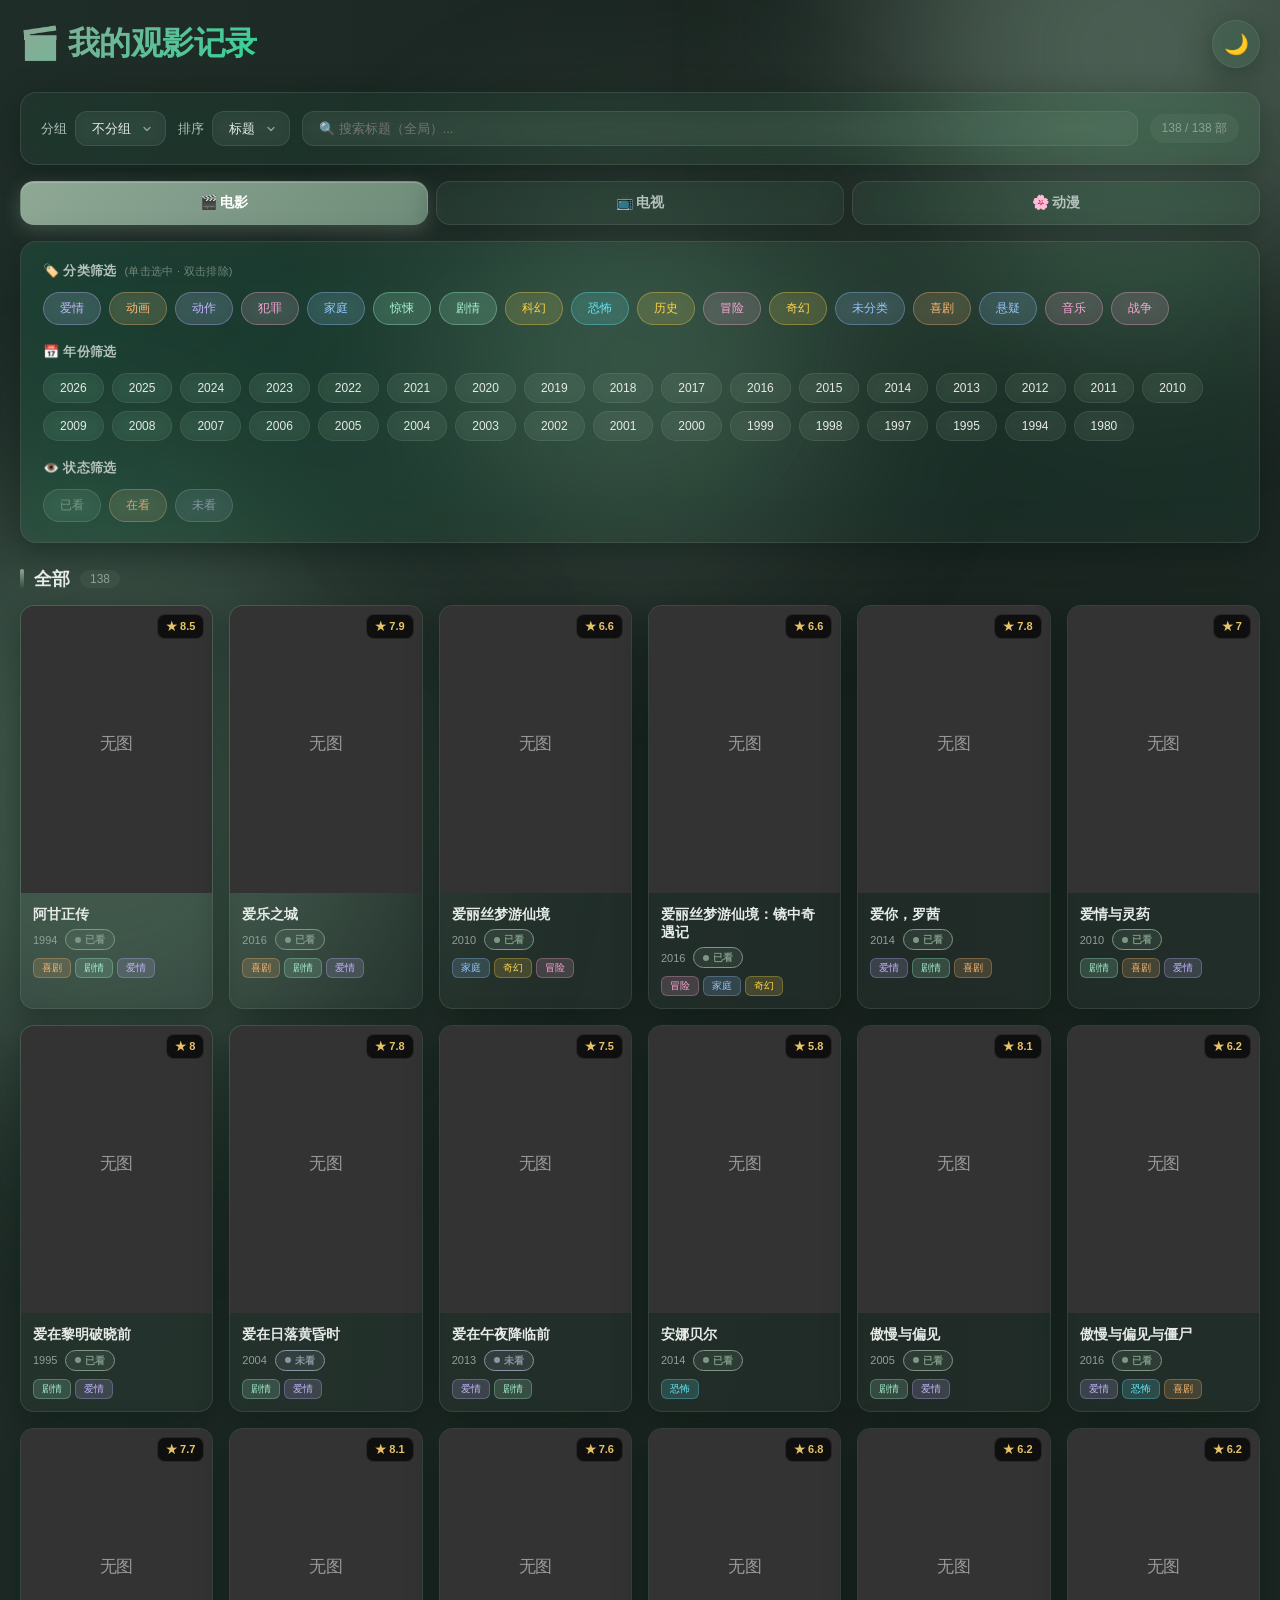
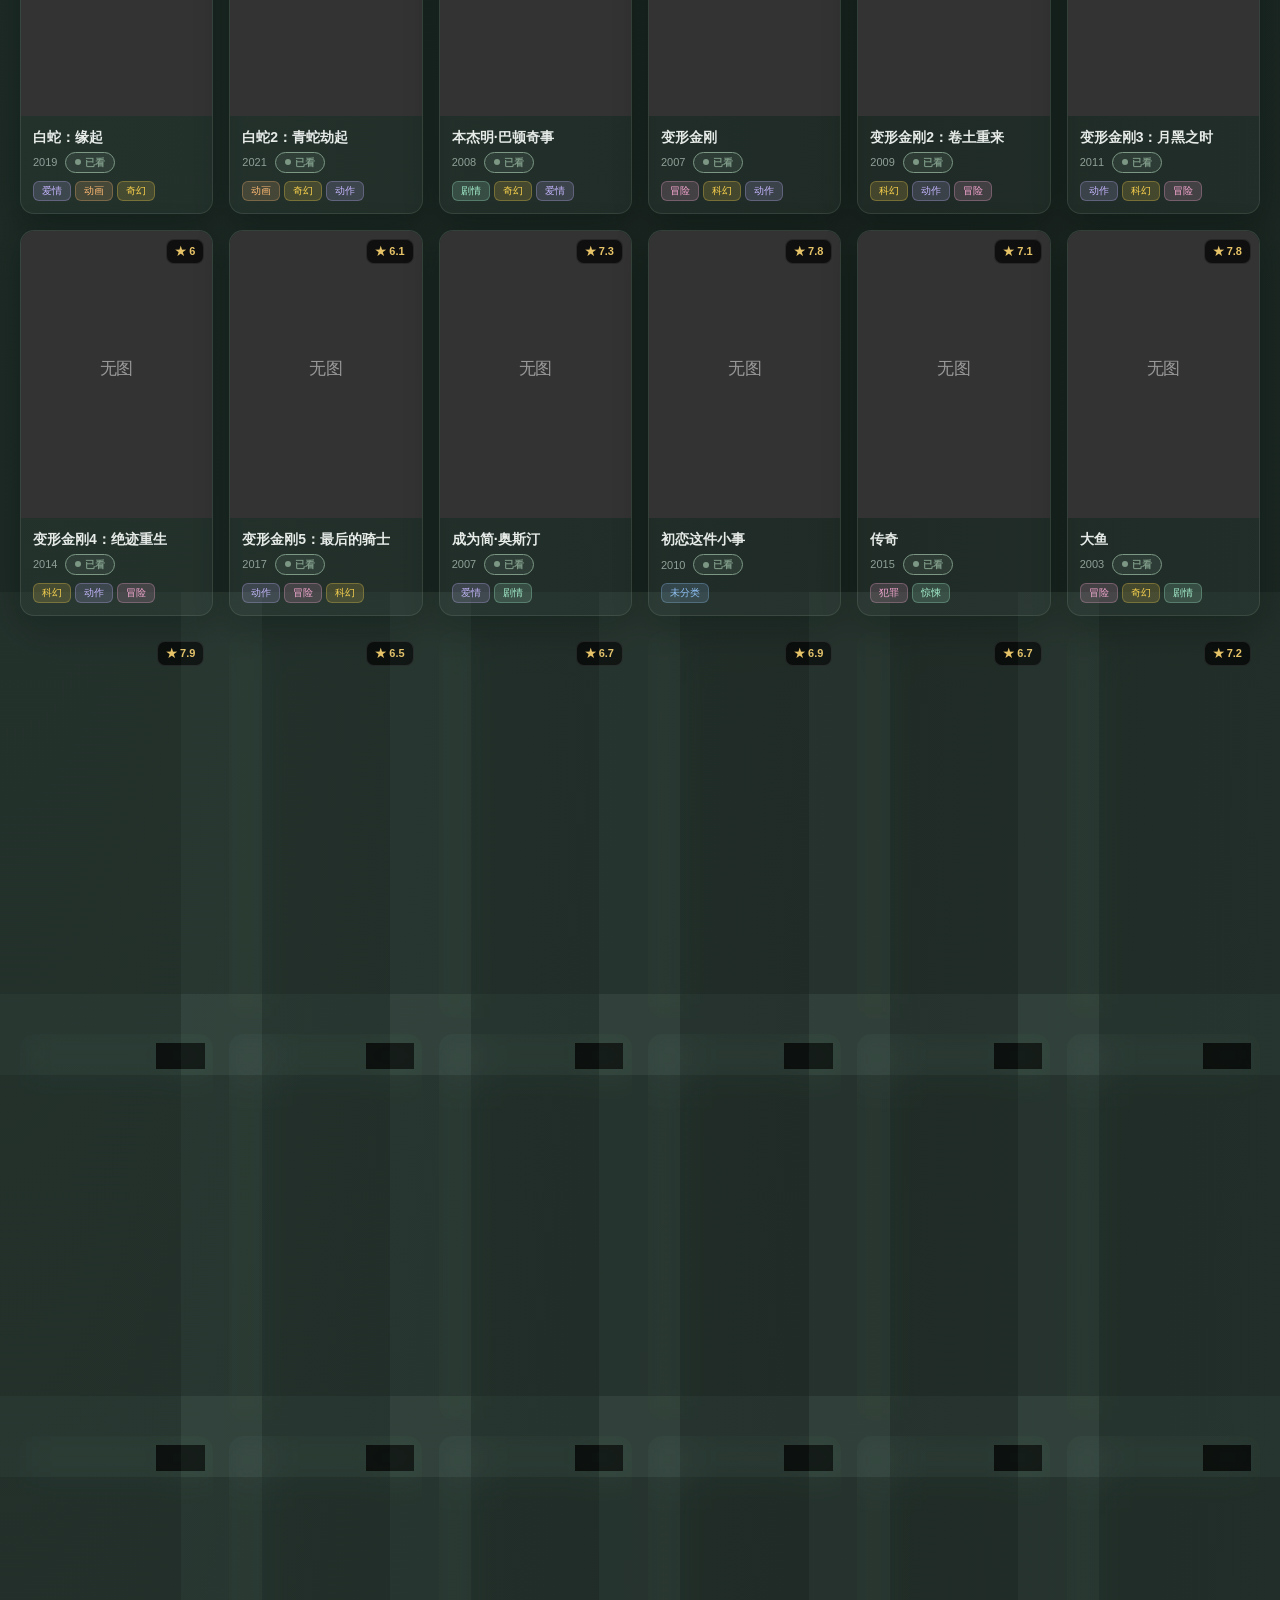
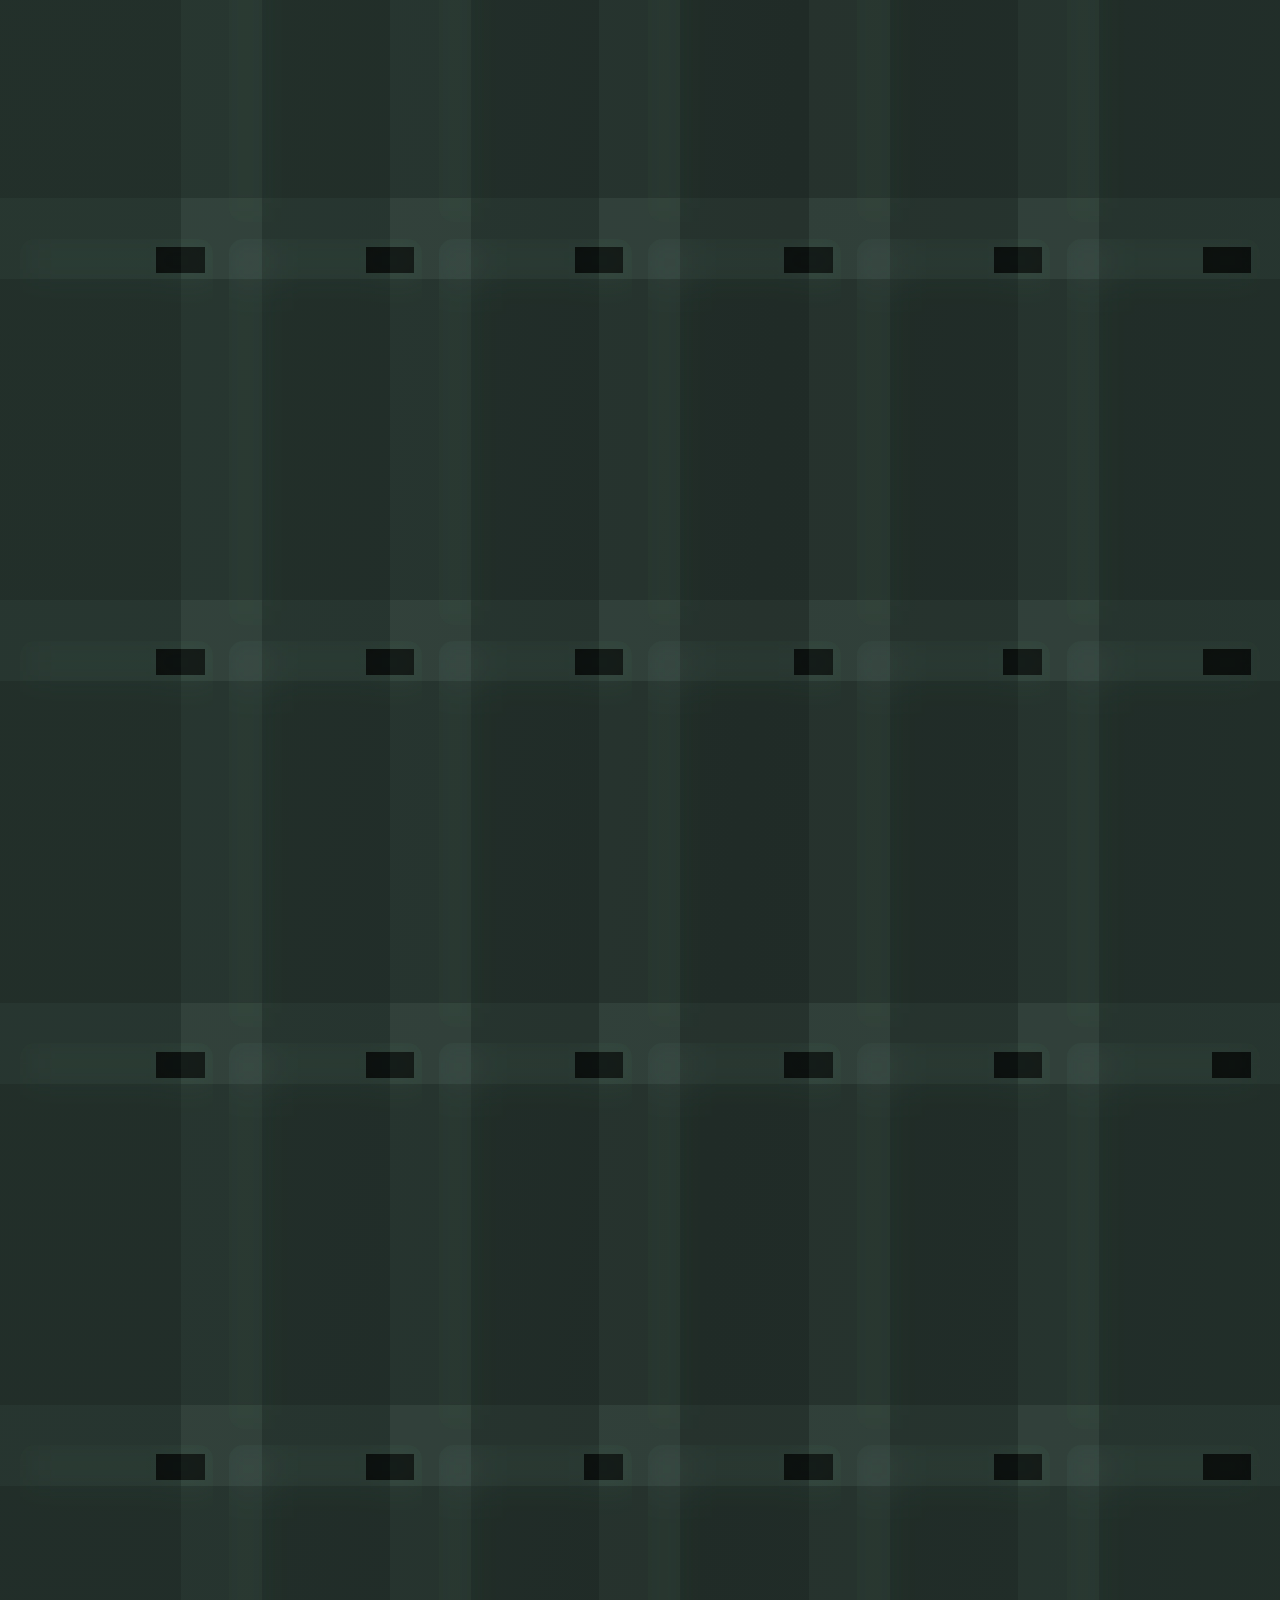
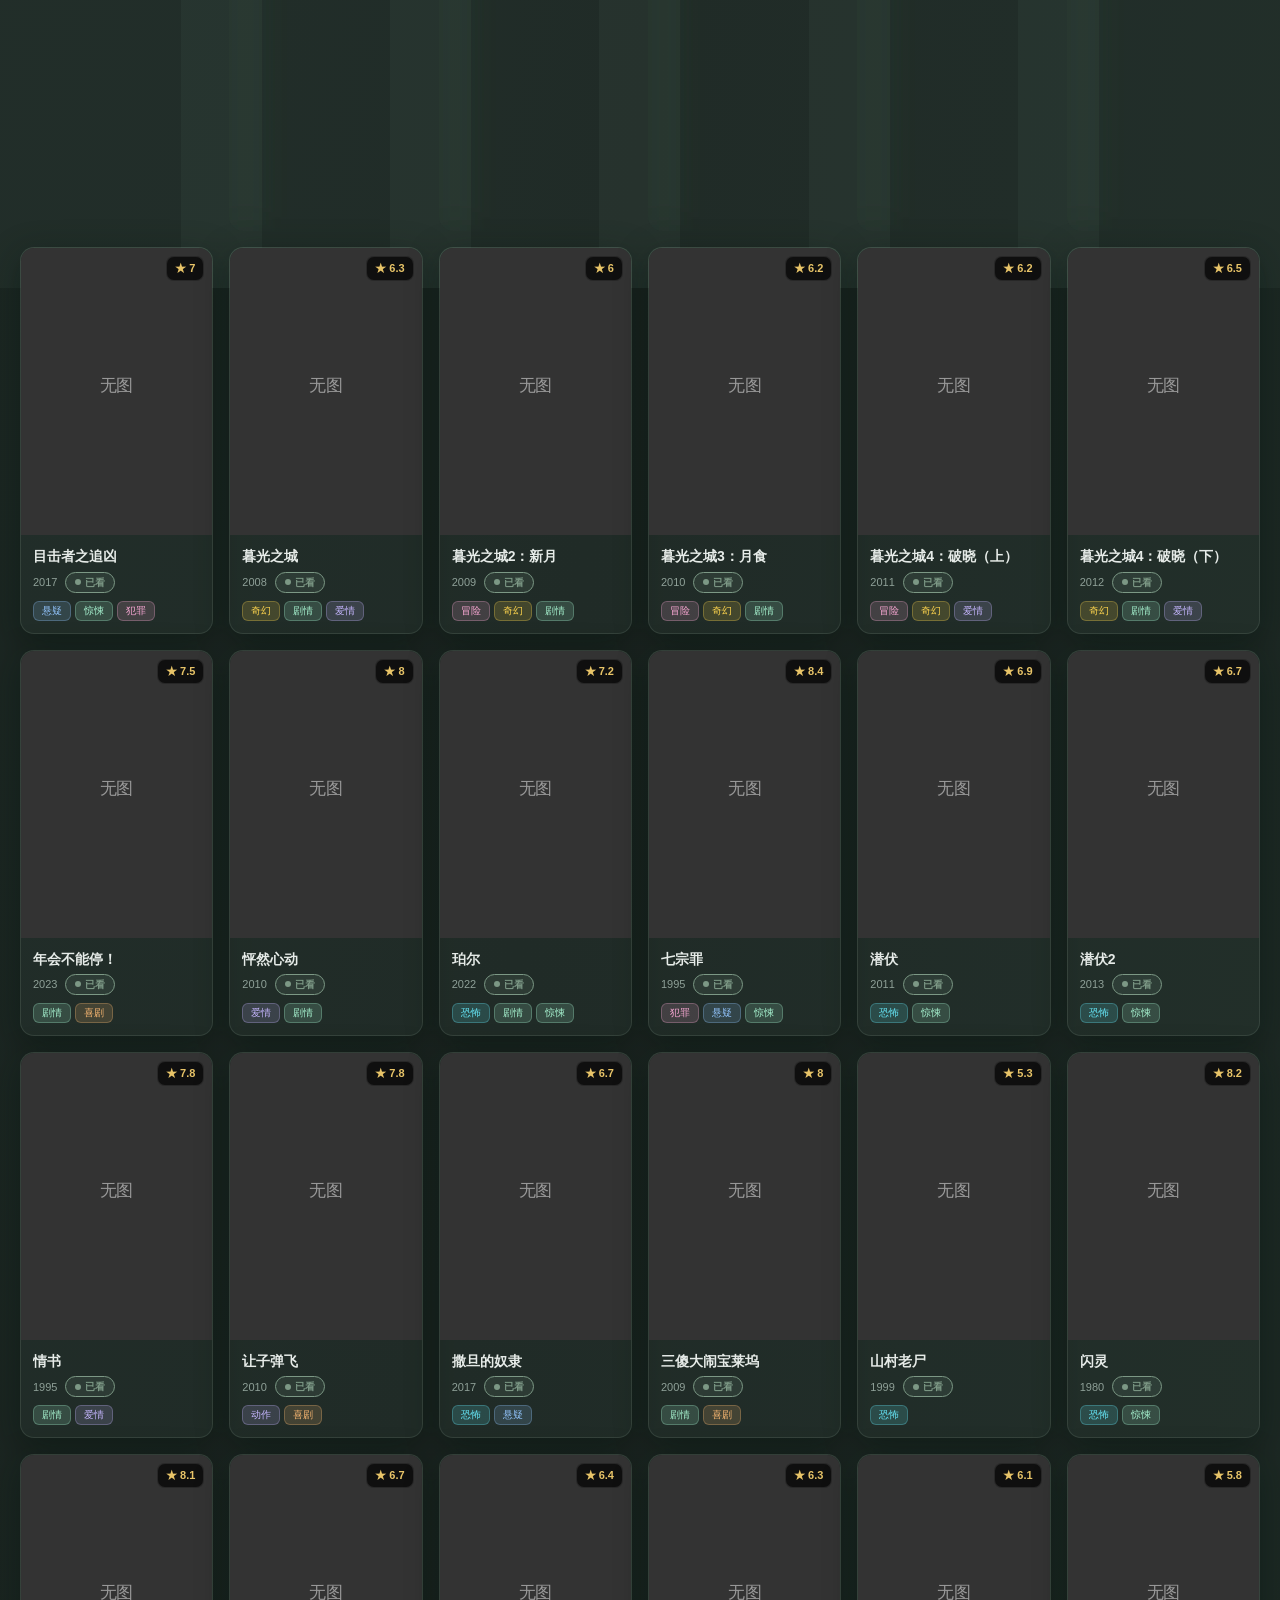
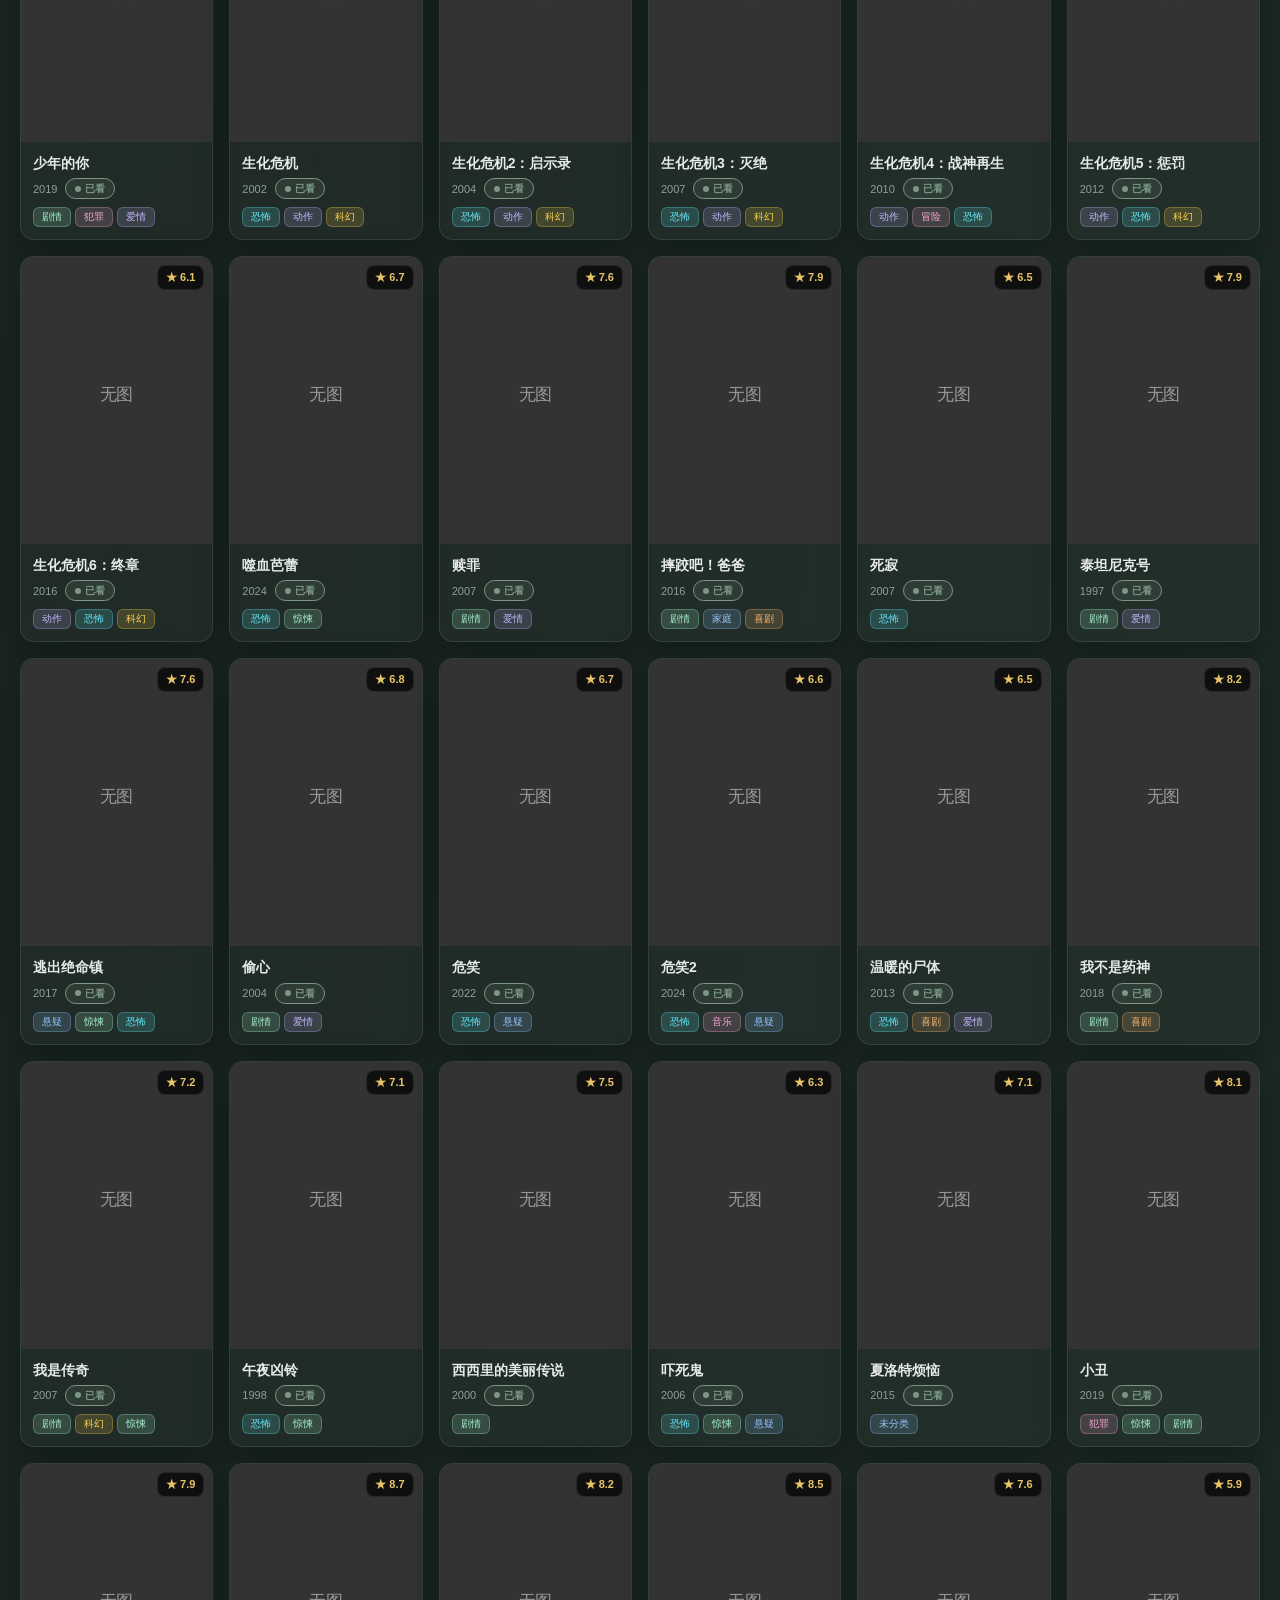
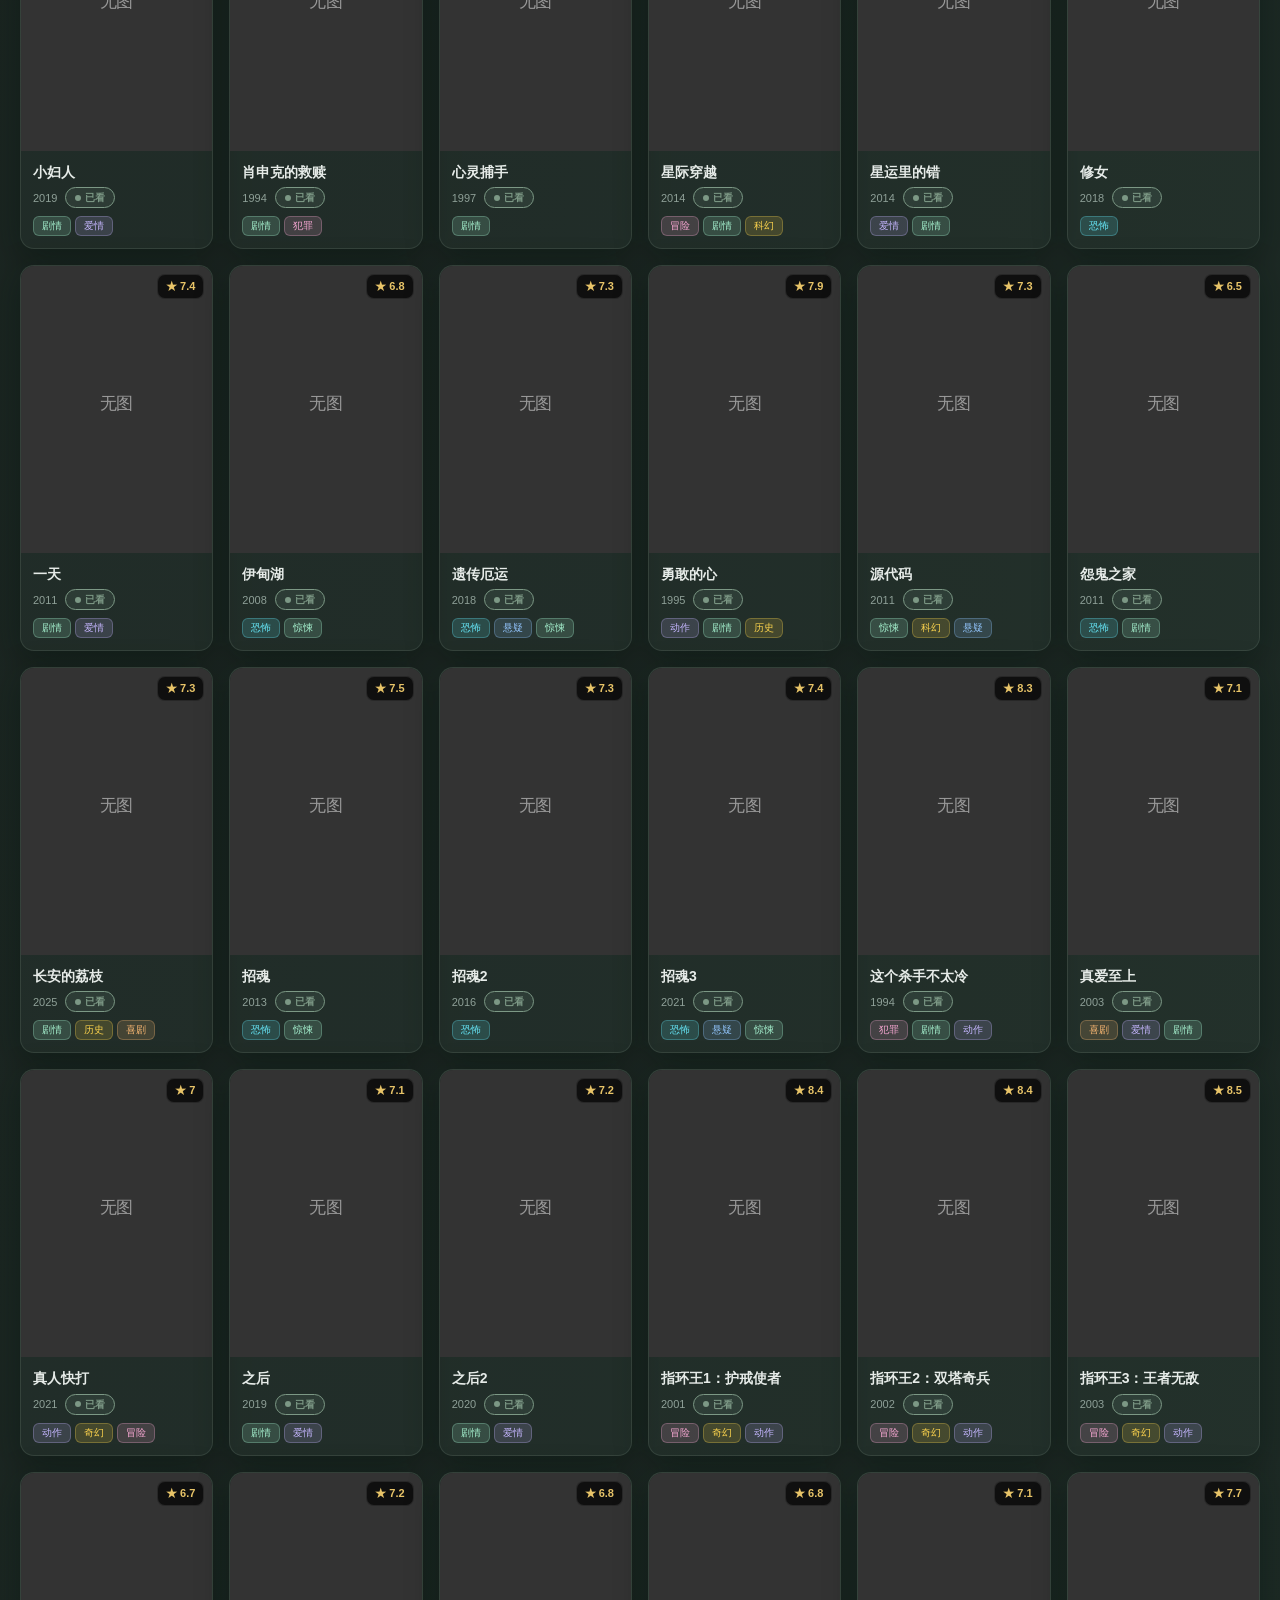
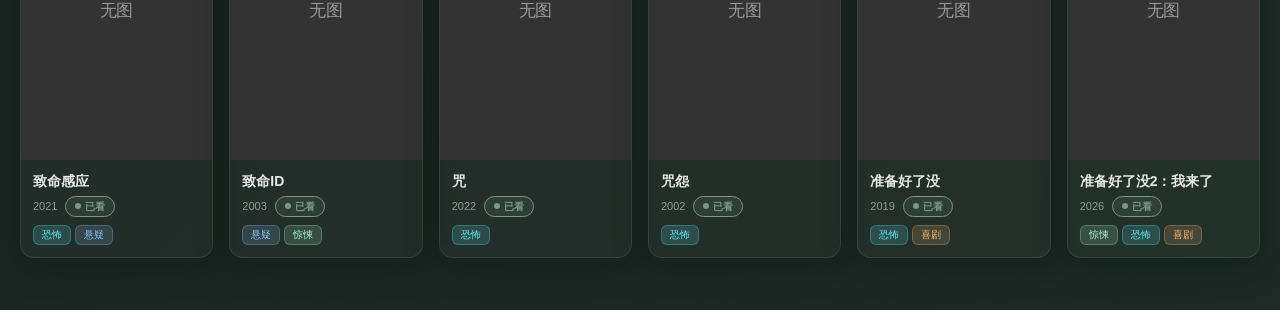
==== static/movies.html @ a3787c71 "add movies page" ====
<!DOCTYPE html>
<html lang="zh-CN">
<head>
<meta charset="UTF-8">
<meta name="viewport" content="width=device-width, initial-scale=1.0, viewport-fit=cover">
<meta name="theme-color" content="#1a2420">
<title>我的观影记录</title>
<style>
  /* ============ 主题变量 ============ */
  :root {
    --transition: 0.4s cubic-bezier(0.4, 0, 0.2, 1);
  }
  body { accent-color: var(--accent); }
  html { color-scheme: dark; }
  [data-theme="light"] { color-scheme: light; }
  
  [data-theme="dark"] {
    --bg-gradient: radial-gradient(ellipse at top left, #1f2d28 0%, #1a2420 50%, #1d2a25 100%);
    --bg-blob-1: #7c9885;
    --bg-blob-2: #5d7d6a;
    --bg-blob-3: #8fa896;
    --glass-bg: rgba(143, 168, 150, 0.06);
    --glass-border: rgba(143, 168, 150, 0.18);
    --glass-hover: rgba(143, 168, 150, 0.12);
    --text-primary: #e6ebe8;
    --text-secondary: #b4c2bb;
    --text-tertiary: #8fa098;
    --accent: #8fa896;
    --accent-strong: #7c9885;
    --accent-glow: rgba(143, 168, 150, 0.28);
    --tag-bg: rgba(143, 168, 150, 0.10);
    --tag-active: linear-gradient(135deg, #8fa896, #6e8c79);
    --shadow: 0 8px 32px rgba(0, 20, 15, 0.4);
    --rating: #e8c468;
    --option-bg: #243029;
    --option-color: #e6ebe8;
    --status-watched: #7c9885;
    --status-watching: #d4a574;
    --status-unwatched: #8a96a3;
  }

  [data-theme="light"] {
    --bg-gradient: radial-gradient(ellipse at top left, #f4f7f5 0%, #e8efea 50%, #dde8e1 100%);
    --bg-blob-1: #c8d6cd;
    --bg-blob-2: #a8bdb0;
    --bg-blob-3: #d6e0d9;
    --glass-bg: rgba(255, 255, 255, 0.7);
    --glass-border: rgba(124, 152, 133, 0.28);
    --glass-hover: rgba(255, 255, 255, 0.92);
    --text-primary: #2d3e36;
    --text-secondary: #4a5e54;
    --text-tertiary: #7a8a82;
    --accent: #6e8c79;
    --accent-strong: #5a7565;
    --accent-glow: rgba(110, 140, 121, 0.25);
    --tag-bg: rgba(124, 152, 133, 0.10);
    --tag-active: linear-gradient(135deg, #6e8c79, #5a7565);
    --shadow: 0 8px 32px rgba(45, 62, 54, 0.1);
    --rating: #b8860b;
    --option-bg: #ffffff;
    --option-color: #2d3e36;
    --status-watched: #6e8c79;
    --status-watching: #b8895a;
    --status-unwatched: #7a8a82;
  }
  
  * { box-sizing: border-box; margin: 0; padding: 0; }
  
  html { scroll-behavior: smooth; }
  
  body {
    font-family: -apple-system, BlinkMacSystemFont, "PingFang SC", "Microsoft YaHei", sans-serif;
    background: var(--bg-gradient);
    color: var(--text-primary);
    min-height: 100vh;
    padding: 20px;
    padding-top: max(20px, env(safe-area-inset-top));
    padding-bottom: max(20px, env(safe-area-inset-bottom));
    transition: background var(--transition), color var(--transition);
    overflow-x: hidden;
    position: relative;
  }
  
  /* ============ 背景装饰光斑 ============ */
  body::before, body::after {
    content: '';
    position: fixed;
    border-radius: 50%;
    filter: blur(100px);
    opacity: 0.5;
    pointer-events: none;
    z-index: -1;
    animation: float 20s ease-in-out infinite;
  }
  body::before {
    width: 500px; height: 500px;
    background: var(--bg-blob-1);
    top: -200px; right: -100px;
  }
  body::after {
    width: 600px; height: 600px;
    background: var(--bg-blob-2);
    bottom: -200px; left: -200px;
    animation-delay: -10s;
  }
  
  .blob-3 {
    position: fixed;
    width: 400px; height: 400px;
    border-radius: 50%;
    background: var(--bg-blob-3);
    filter: blur(100px);
    opacity: 0.3;
    pointer-events: none;
    z-index: -1;
    top: 40%; left: 50%;
    transform: translate(-50%, -50%);
    animation: float 25s ease-in-out infinite -5s;
  }
  
  @keyframes float {
    0%, 100% { transform: translate(0, 0) scale(1); }
    33% { transform: translate(50px, -30px) scale(1.1); }
    66% { transform: translate(-30px, 50px) scale(0.9); }
  }
  
  /* ============ 毛玻璃通用样式 ============ */
  .glass {
    background: var(--glass-bg);
    backdrop-filter: blur(20px) saturate(180%);
    -webkit-backdrop-filter: blur(20px) saturate(180%);
    border: 1px solid var(--glass-border);
    box-shadow: var(--shadow);
    border-radius: 16px;
  }
  
  /* ============ Header ============ */
  .header {
    display: flex;
    justify-content: space-between;
    align-items: center;
    margin-bottom: 24px;
    flex-wrap: wrap;
    gap: 12px;
  }
  
  h1 {
    font-size: clamp(22px, 5vw, 32px);
    font-weight: 800;
    background: linear-gradient(135deg, var(--accent), #34d399);
    -webkit-background-clip: text;
    background-clip: text;
    -webkit-text-fill-color: transparent;
    letter-spacing: -0.5px;
  }
  
  .theme-toggle {
    width: 48px;
    height: 48px;
    border-radius: 50%;
    border: none;
    cursor: pointer;
    background: var(--glass-bg);
    backdrop-filter: blur(20px) saturate(180%);
    -webkit-backdrop-filter: blur(20px) saturate(180%);
    border: 1px solid var(--glass-border);
    color: var(--text-primary);
    font-size: 20px;
    display: flex;
    align-items: center;
    justify-content: center;
    transition: all var(--transition);
    box-shadow: var(--shadow);
  }
  .theme-toggle:hover {
    transform: rotate(15deg) scale(1.05);
    box-shadow: 0 8px 32px var(--accent-glow);
  }
  .theme-toggle:active { transform: scale(0.95); }
  
  /* ============ 控件区 ============ */
  .controls {
    padding: 18px 20px;
    margin-bottom: 16px;
    display: flex;
    flex-wrap: wrap;
    gap: 12px;
    align-items: center;
  }

  .control-item {
    display: flex;
    align-items: center;
    gap: 8px;
    font-size: 13px;
    color: var(--text-secondary);
    font-weight: 500;
  }

  select, input[type="text"] {
    background: var(--tag-bg);
    color: var(--text-primary);
    border: 1px solid var(--glass-border);
    padding: 9px 16px;
    border-radius: 12px;
    font-size: 13px;
    font-family: inherit;
    outline: none;
    transition: all var(--transition);
    cursor: pointer;
    backdrop-filter: blur(8px);
    -webkit-backdrop-filter: blur(8px);
  }
  select {
    appearance: none;
    -webkit-appearance: none;
    -moz-appearance: none;
    padding-right: 34px;
    background-image: url("data:image/svg+xml;utf8,<svg xmlns='http://www.w3.org/2000/svg' width='12' height='12' viewBox='0 0 24 24' fill='none' stroke='%238fa896' stroke-width='2.5' stroke-linecap='round' stroke-linejoin='round'><polyline points='6 9 12 15 18 9'/></svg>");
    background-repeat: no-repeat;
    background-position: right 12px center;
    background-size: 12px;
    font-weight: 500;
  }
  [data-theme="light"] select {
    background-image: url("data:image/svg+xml;utf8,<svg xmlns='http://www.w3.org/2000/svg' width='12' height='12' viewBox='0 0 24 24' fill='none' stroke='%236e8c79' stroke-width='2.5' stroke-linecap='round' stroke-linejoin='round'><polyline points='6 9 12 15 18 9'/></svg>");
  }
  select::-ms-expand { display: none; }
  select option {
    background: var(--option-bg);
    color: var(--option-color);
    padding: 8px;
  }
  select:hover, input[type="text"]:hover {
    background-color: var(--glass-hover);
    border-color: var(--accent);
  }
  select:focus, input[type="text"]:focus {
    outline: none;
    border-color: var(--accent);
    box-shadow: 0 0 0 3px var(--accent-glow);
    background-color: var(--glass-hover);
  }
  select:focus-visible, input[type="text"]:focus-visible {
    outline: none;
  }
  ::selection {
    background: var(--accent-glow);
    color: var(--text-primary);
  }
  input[type="text"] {
    cursor: text;
    min-width: 180px;
    flex: 1;
  }
  
  .stats {
    color: var(--text-tertiary);
    font-size: 12px;
    margin-left: auto;
    padding: 6px 12px;
    background: var(--tag-bg);
    border-radius: 20px;
  }
  
  /* ============ Kind Tabs ============ */
  .kind-tabs {
    display: flex;
    gap: 8px;
    margin-bottom: 16px;
    flex-wrap: wrap;
  }
  .kind-tab {
    flex: 1;
    min-width: 100px;
    padding: 12px 20px;
    border-radius: 14px;
    border: 1px solid var(--glass-border);
    background: var(--glass-bg);
    backdrop-filter: blur(20px) saturate(180%);
    -webkit-backdrop-filter: blur(20px) saturate(180%);
    color: var(--text-secondary);
    font-size: 14px;
    font-weight: 600;
    font-family: inherit;
    cursor: pointer;
    transition: all var(--transition);
    box-shadow: var(--shadow);
  }
  .kind-tab:hover {
    background: var(--glass-hover);
    color: var(--text-primary);
    transform: translateY(-2px);
    border-color: var(--accent);
    box-shadow: 0 6px 18px var(--accent-glow);
  }
  .kind-tab.active {
    background: var(--tag-active);
    color: #ffffff;
    border-color: transparent;
    box-shadow: 0 6px 18px var(--accent-glow), inset 0 1px 0 rgba(255,255,255,0.2);
  }

  /* ============ 筛选区 ============ */
  .filter-section {
    padding: 20px 22px;
    margin-bottom: 24px;
    position: relative;
    overflow: hidden;
  }
  .filter-section::before {
    content: '';
    position: absolute;
    inset: 0;
    background: linear-gradient(135deg, rgba(16,185,129,0.08), transparent 60%);
    pointer-events: none;
    z-index: 0;
  }
  .filter-section > * { position: relative; z-index: 1; }

  .filter-title {
    font-size: 13px;
    font-weight: 700;
    color: var(--text-secondary);
    margin-bottom: 12px;
    display: flex;
    align-items: center;
    gap: 8px;
    letter-spacing: 0.3px;
  }
  .filter-title:not(:first-child) { margin-top: 18px; }
  .filter-hint {
    font-size: 11px;
    font-weight: 400;
    color: var(--text-tertiary);
    opacity: 0.75;
  }

  .filter-row {
    display: flex;
    flex-wrap: wrap;
    gap: 8px;
  }

  .tag {
    background: var(--tag-bg);
    color: var(--text-primary);
    padding: 7px 16px;
    border-radius: 999px;
    font-size: 12px;
    font-weight: 500;
    cursor: pointer;
    user-select: none;
    transition: all var(--transition);
    border: 1px solid var(--glass-border);
    white-space: nowrap;
    position: relative;
    backdrop-filter: blur(8px);
    -webkit-backdrop-filter: blur(8px);
  }
  .tag:hover {
    background: var(--glass-hover);
    transform: translateY(-2px);
    border-color: var(--accent);
    box-shadow: 0 4px 14px var(--accent-glow);
  }
  .tag.active {
    background: var(--tag-active);
    color: white;
    border-color: transparent;
    box-shadow: 0 6px 18px var(--accent-glow), inset 0 1px 0 rgba(255,255,255,0.2);
    transform: translateY(-1px);
  }
  .tag.exclude {
    background: var(--tag-bg) !important;
    color: var(--text-tertiary) !important;
    text-decoration: line-through;
    opacity: 0.5;
    border-color: var(--glass-border) !important;
  }

  /* 分类标签彩色变体 (未激活时使用各自配色) */
  .tag.genre-tag {
    background: var(--g-bg);
    color: var(--g-color);
    border-color: var(--g-border);
  }
  .tag.genre-tag:hover {
    background: var(--g-hover);
    border-color: var(--g-color);
    box-shadow: 0 4px 14px var(--g-glow);
  }
  .tag.genre-tag.active {
    background: linear-gradient(135deg, var(--g-color), var(--g-color-2));
    color: #0a1f18;
    border-color: transparent;
    box-shadow: 0 6px 18px var(--g-glow), inset 0 1px 0 rgba(255,255,255,0.3);
  }
  [data-theme="light"] .tag.genre-tag {
    color: #1f2d28;
    background: color-mix(in srgb, var(--g-color) 22%, #ffffff);
    border-color: color-mix(in srgb, var(--g-color) 55%, transparent);
  }
  [data-theme="light"] .tag.genre-tag:hover {
    background: color-mix(in srgb, var(--g-color) 36%, #ffffff);
    border-color: var(--g-color);
  }
  [data-theme="light"] .tag.genre-tag.active {
    color: #0a1f18;
    background: linear-gradient(135deg, var(--g-color), var(--g-color-2));
  }
  
  /* ============ 分组 ============ */
  .group-section {
    margin-bottom: 32px;
    animation: fadeInUp 0.6s ease both;
  }
  
  @keyframes fadeInUp {
    from { opacity: 0; transform: translateY(20px); }
    to { opacity: 1; transform: translateY(0); }
  }
  
  .group-title {
    font-size: 18px;
    font-weight: 700;
    margin-bottom: 14px;
    display: flex;
    align-items: center;
    gap: 10px;
  }
  .group-title::before {
    content: '';
    width: 4px;
    height: 20px;
    background: linear-gradient(180deg, var(--accent), transparent);
    border-radius: 2px;
  }
  .group-count {
    font-size: 12px;
    font-weight: 500;
    color: var(--text-tertiary);
    padding: 2px 10px;
    background: var(--tag-bg);
    border-radius: 12px;
  }
  
  /* ============ 卡片网格 ============ */
  .grid {
    display: grid;
    grid-template-columns: repeat(auto-fill, minmax(170px, 1fr));
    gap: 16px;
  }
  
  .card {
    position: relative;
    background: var(--glass-bg);
    backdrop-filter: blur(20px) saturate(180%);
    -webkit-backdrop-filter: blur(20px) saturate(180%);
    border: 1px solid var(--glass-border);
    border-radius: 14px;
    overflow: hidden;
    cursor: pointer;
    transition: all var(--transition);
    text-decoration: none;
    color: inherit;
    display: block;
    box-shadow: var(--shadow);
    animation: cardIn 0.5s ease both;
  }
  
升级版电影记录网页（续）
继续完整代码：

  @keyframes cardIn {
    from { opacity: 0; transform: translateY(20px) scale(0.95); }
    to { opacity: 1; transform: translateY(0) scale(1); }
  }
  
  .card:hover {
    transform: translateY(-8px) scale(1.02);
    box-shadow: 0 20px 40px rgba(0, 0, 0, 0.3), 0 0 30px var(--accent-glow);
    border-color: var(--accent);
  }
  
  .card:active { transform: translateY(-4px) scale(1.01); }
  
  .poster-wrap {
    position: relative;
    overflow: hidden;
    aspect-ratio: 2/3;
  }
  
  .card img {
    width: 100%;
    height: 100%;
    object-fit: cover;
    transition: transform 0.6s cubic-bezier(0.4, 0, 0.2, 1);
  }
  .card:hover img { transform: scale(1.08); }
  
  .poster-overlay {
    position: absolute;
    inset: 0;
    background: linear-gradient(180deg, transparent 50%, rgba(0,0,0,0.85) 100%);
    opacity: 0;
    transition: opacity var(--transition);
    display: flex;
    align-items: flex-end;
    padding: 14px;
  }
  .card:hover .poster-overlay { opacity: 1; }
  
  .poster-overlay-text {
    color: white;
    font-size: 11px;
    line-height: 1.5;
    display: -webkit-box;
    -webkit-line-clamp: 5;
    -webkit-box-orient: vertical;
    overflow: hidden;
  }
  
  .rating-badge {
    position: absolute;
    top: 8px;
    right: 8px;
    background: rgba(0, 0, 0, 0.7);
    backdrop-filter: blur(10px);
    -webkit-backdrop-filter: blur(10px);
    color: var(--rating);
    padding: 4px 8px;
    border-radius: 8px;
    font-size: 11px;
    font-weight: 700;
    display: flex;
    align-items: center;
    gap: 3px;
    border: 1px solid rgba(255,255,255,0.1);
  }
  
  .card-info {
    padding: 12px;
  }
  
  .card-title {
    font-size: 14px;
    font-weight: 600;
    margin-bottom: 6px;
    line-height: 1.3;
    overflow: hidden;
    text-overflow: ellipsis;
    display: -webkit-box;
    -webkit-line-clamp: 2;
    -webkit-box-orient: vertical;
  }
  
  .card-meta {
    font-size: 11px;
    color: var(--text-tertiary);
    margin-bottom: 8px;
  }
  
  .card-tags {
    display: flex;
    flex-wrap: wrap;
    gap: 4px;
  }
  
  .card-tag {
    font-size: 10px;
    padding: 2px 8px;
    border-radius: 6px;
    background: color-mix(in srgb, var(--g-color) 16%, transparent);
    color: var(--g-color);
    border: 1px solid color-mix(in srgb, var(--g-color) 28%, transparent);
    font-weight: 500;
  }
  [data-theme="light"] .card-tag {
    color: #1f2d28;
    background: color-mix(in srgb, var(--g-color) 22%, #ffffff);
    border-color: color-mix(in srgb, var(--g-color) 50%, transparent);
  }
  
  /* ============ 加载动画 ============ */
  .loader {
    display: flex;
    justify-content: center;
    padding: 60px 20px;
  }
  .loader-dots {
    display: flex;
    gap: 8px;
  }
  .loader-dots span {
    width: 12px;
    height: 12px;
    border-radius: 50%;
    background: var(--accent);
    animation: bounce 1.4s ease-in-out infinite both;
  }
  .loader-dots span:nth-child(1) { animation-delay: -0.32s; }
  .loader-dots span:nth-child(2) { animation-delay: -0.16s; }
  
  @keyframes bounce {
    0%, 80%, 100% { transform: scale(0.6); opacity: 0.5; }
    40% { transform: scale(1); opacity: 1; }
  }
  
  .empty-state {
    text-align: center;
    padding: 60px 20px;
    color: var(--text-tertiary);
  }
  .empty-state-icon {
    font-size: 48px;
    margin-bottom: 12px;
    opacity: 0.5;
  }
  
  /* ============ 移动端适配 ============ */
  @media (max-width: 640px) {
    body { padding: 12px; }
    .header { margin-bottom: 16px; }
    .controls { padding: 12px; gap: 8px; }
    .control-item { width: 100%; justify-content: space-between; }
    .control-item label { font-size: 12px; min-width: 50px; }
    select { flex: 1; }
    input[type="text"] { width: 100%; }
    .stats { margin-left: 0; width: 100%; text-align: center; }
    
    .filter-section { padding: 14px; }
    
    .grid {
      grid-template-columns: repeat(auto-fill, minmax(140px, 1fr));
      gap: 12px;
    }
    .card-info { padding: 10px; }
    .card-title { font-size: 13px; }
    
    /* 移动端禁用 hover 缩放，避免误触 */
    .card:hover { transform: none; }
    .card:hover img { transform: none; }
    .card:active { transform: scale(0.97); }
    .poster-overlay { display: none; }
  }
  
  @media (max-width: 380px) {
    .grid { grid-template-columns: repeat(2, 1fr); }
  }
  
  /* ============ 滚动条美化 ============ */
  ::-webkit-scrollbar { width: 10px; height: 10px; }
  ::-webkit-scrollbar-track { background: transparent; }
  ::-webkit-scrollbar-thumb {
    background: var(--glass-bg);
    border-radius: 10px;
    border: 2px solid transparent;
    background-clip: padding-box;
  }
  ::-webkit-scrollbar-thumb:hover { background: var(--accent); background-clip: padding-box; }
  
  /* 触摸高亮去除 */
  * { -webkit-tap-highlight-color: transparent; }

  /* ============ 观看状态徽章 ============ */
  .card-meta {
    display: flex;
    align-items: center;
    gap: 8px;
    flex-wrap: wrap;
  }
  .status-badge {
    display: inline-flex;
    align-items: center;
    gap: 4px;
    padding: 2px 9px;
    border-radius: 999px;
    font-size: 10px;
    font-weight: 600;
    line-height: 1.5;
    border: 1px solid currentColor;
    background: color-mix(in srgb, currentColor 14%, transparent);
  }
  .status-badge::before {
    content: '';
    width: 6px; height: 6px;
    border-radius: 50%;
    background: currentColor;
  }
  .status-watched { color: var(--status-watched); }
  .status-watching { color: var(--status-watching); }
  .status-unwatched { color: var(--status-unwatched); }

  /* 状态筛选 tag 着色 */
  .tag.status-tag[data-st="watched"]   { --g-color: var(--status-watched);   --g-color-2: var(--status-watched); }
  .tag.status-tag[data-st="watching"]  { --g-color: var(--status-watching);  --g-color-2: var(--status-watching); }
  .tag.status-tag[data-st="unwatched"] { --g-color: var(--status-unwatched); --g-color-2: var(--status-unwatched); }
  .tag.status-tag {
    background: color-mix(in srgb, var(--g-color) 14%, transparent);
    color: var(--g-color);
    border-color: color-mix(in srgb, var(--g-color) 35%, transparent);
  }
  .tag.status-tag:hover {
    background: color-mix(in srgb, var(--g-color) 24%, transparent);
    border-color: var(--g-color);
    box-shadow: 0 4px 14px color-mix(in srgb, var(--g-color) 35%, transparent);
  }
  .tag.status-tag.active {
    background: var(--g-color);
    color: #ffffff;
    border-color: transparent;
    box-shadow: 0 6px 18px color-mix(in srgb, var(--g-color) 45%, transparent), inset 0 1px 0 rgba(255,255,255,0.25);
  }
</style>
</head>
<body data-theme="dark">

<div class="blob-3"></div>

<div class="header">
  <h1>🎬 我的观影记录</h1>
  <button class="theme-toggle" id="themeToggle" aria-label="切换主题">
    <span id="themeIcon">🌙</span>
  </button>
</div>

<div class="controls glass">
  <div class="control-item">
    <label>分组</label>
    <select id="groupBy">
      <option value="none">不分组</option>
      <option value="year">按年份</option>
      <option value="genre">按分类</option>
      <option value="rating">按评分</option>
    </select>
  </div>
  <div class="control-item">
    <label>排序</label>
    <select id="sortBy">
      <option value="title">标题</option>
      <option value="year">年份</option>
      <option value="rating">评分</option>
    </select>
  </div>
  <input type="text" id="searchBox" placeholder="🔍 搜索标题（全局）...">
  <span class="stats" id="stats"></span>
</div>

<div class="kind-tabs" id="kindTabs">
  <button class="kind-tab active" data-kind="movie">🎬 电影</button>
  <button class="kind-tab" data-kind="tv">📺 电视</button>
  <button class="kind-tab" data-kind="anime">🌸 动漫</button>
</div>

<div class="filter-section glass">
  <div class="filter-title">
    🏷️ 分类筛选 
    <span class="filter-hint">(单击选中 · 双击排除)</span>
  </div>
  <div class="filter-row" id="genreFilters"></div>
  
  <div class="filter-title">📅 年份筛选</div>
  <div class="filter-row" id="yearFilters"></div>

  <div class="filter-title">👁️ 状态筛选</div>
  <div class="filter-row" id="statusFilters"></div>
</div>

<div id="container">
  <div class="loader"><div class="loader-dots"><span></span><span></span><span></span></div></div>
</div>

<script>
// ==================================================
// 电影数据 (从 movies.json 异步加载，方便后续写入)
// ==================================================
let movies = [];

async function loadMovies() {
  try {
    const res = await fetch('movies.json', { cache: 'no-store' });
    if (!res.ok) throw new Error('HTTP ' + res.status);
    movies = await res.json();
  } catch (err) {
    console.error('加载 movies.json 失败:', err);
    document.getElementById('container').innerHTML = `
      <div class="empty-state">
        <div class="empty-state-icon">⚠️</div>
        <div>加载 movies.json 失败：${err.message}</div>
        <div style="margin-top:8px;font-size:12px;opacity:0.7">
          直接双击打开 HTML 时浏览器会因 CORS 拒绝读取本地 JSON。<br>
          请在该目录运行 <code>python -m http.server</code>，再访问 http://localhost:8000/123.html
        </div>
      </div>
    `;
    throw err;
  }
}

// ==================================================
// 应用逻辑
// ==================================================
// 根据影片的 kind 字段生成 TMDb URL，如果数据中有 url 字段则直接使用
const TMDB_URL = (movie) => movie.url;

const state = {
  groupBy: 'none',
  sortBy: 'title',
  logic: 'and',
  search: '',
  kind: 'movie',
  selectedGenres: new Set(),
  excludedGenres: new Set(),
  selectedYears: new Set(),
  selectedStatuses: new Set(),
  theme: localStorage.getItem('theme') || 'dark',
};

const STATUS_LABELS = {
  watched: '已看',
  watching: '在看',
  unwatched: '未看',
};

// 初始化主题
document.body.dataset.theme = state.theme;
document.getElementById('themeIcon').textContent = state.theme === 'dark' ? '🌙' : '☀️';
document.querySelector('meta[name="theme-color"]').content =
  state.theme === 'dark' ? '#1a2420' : '#f4f7f5';

document.getElementById('themeToggle').onclick = () => {
  state.theme = state.theme === 'dark' ? 'light' : 'dark';
  document.body.dataset.theme = state.theme;
  document.getElementById('themeIcon').textContent = state.theme === 'dark' ? '🌙' : '☀️';
  document.querySelector('meta[name="theme-color"]').content =
    state.theme === 'dark' ? '#1a2420' : '#f4f7f5';
  localStorage.setItem('theme', state.theme);
};

// 分类标签调色板（hash 映射，颜色稳定）
const GENRE_PALETTE = [
  { c: '#fca5a5', c2: '#f87171' }, // 红粉
  { c: '#fdba74', c2: '#fb923c' }, // 橙
  { c: '#fcd34d', c2: '#fbbf24' }, // 黄
  { c: '#86efac', c2: '#4ade80' }, // 绿
  { c: '#67e8f9', c2: '#22d3ee' }, // 青
  { c: '#93c5fd', c2: '#60a5fa' }, // 蓝
  { c: '#c4b5fd', c2: '#a78bfa' }, // 紫
  { c: '#f9a8d4', c2: '#f472b6' }, // 粉
  { c: '#a7f3d0', c2: '#6ee7b7' }, // 薄荷
  { c: '#fde68a', c2: '#fcd34d' }, // 香槟
];
function genreColorIndex(name) {
  let h = 0;
  for (let i = 0; i < name.length; i++) h = (h * 31 + name.charCodeAt(i)) >>> 0;
  return h % GENRE_PALETTE.length;
}
function applyGenreColors(el, name) {
  const p = GENRE_PALETTE[genreColorIndex(name)];
  // 把十六进制转 rgba
  const hex = p.c.replace('#', '');
  const r = parseInt(hex.substr(0, 2), 16);
  const g = parseInt(hex.substr(2, 2), 16);
  const b = parseInt(hex.substr(4, 2), 16);
  el.style.setProperty('--g-color', p.c);
  el.style.setProperty('--g-color-2', p.c2);
  el.style.setProperty('--g-bg', `rgba(${r},${g},${b},0.14)`);
  el.style.setProperty('--g-hover', `rgba(${r},${g},${b},0.24)`);
  el.style.setProperty('--g-border', `rgba(${r},${g},${b},0.35)`);
  el.style.setProperty('--g-glow', `rgba(${r},${g},${b},0.4)`);
}

function moviesOfKind() {
  return movies.filter(m => (m.kind || 'movie') === state.kind);
}

function getAllGenres() {
  const s = new Set();
  moviesOfKind().forEach(m => m.genres.forEach(g => s.add(g)));
  return [...s].sort((a, b) => a.localeCompare(b, 'zh'));
}

function getAllYears() {
  return [...new Set(moviesOfKind().map(m => m.year))].sort((a, b) => b - a);
}

function renderFilters() {
  const gf = document.getElementById('genreFilters');
  gf.innerHTML = '';
  getAllGenres().forEach(g => {
    const el = document.createElement('span');
    el.className = 'tag genre-tag';
    el.textContent = g;
    applyGenreColors(el, g);
    if (state.selectedGenres.has(g)) el.classList.add('active');
    if (state.excludedGenres.has(g)) el.classList.add('exclude');
    
    let clickTimer = null;
    el.onclick = (e) => {
      if (clickTimer) return; // 等待双击判定
      clickTimer = setTimeout(() => {
        if (state.excludedGenres.has(g)) {
          state.excludedGenres.delete(g);
        } else if (state.selectedGenres.has(g)) {
          state.selectedGenres.delete(g);
        } else {
          state.selectedGenres.add(g);
        }
        clickTimer = null;
        render();
      }, 220);
    };
    el.ondblclick = () => {
      clearTimeout(clickTimer);
      clickTimer = null;
      state.selectedGenres.delete(g);
      if (state.excludedGenres.has(g)) {
        state.excludedGenres.delete(g);
      } else {
        state.excludedGenres.add(g);
      }
      render();
    };
    gf.appendChild(el);
  });

  const yf = document.getElementById('yearFilters');
  yf.innerHTML = '';
  getAllYears().forEach(y => {
    const el = document.createElement('span');
    el.className = 'tag';
    el.textContent = y;
    if (state.selectedYears.has(y)) el.classList.add('active');
    el.onclick = () => {
      if (state.selectedYears.has(y)) state.selectedYears.delete(y);
      else state.selectedYears.add(y);
      render();
    };
    yf.appendChild(el);
  });

  const sf = document.getElementById('statusFilters');
  sf.innerHTML = '';
  ['watched', 'watching', 'unwatched'].forEach(st => {
    const el = document.createElement('span');
    el.className = 'tag status-tag';
    el.dataset.st = st;
    el.textContent = STATUS_LABELS[st];
    if (state.selectedStatuses.has(st)) el.classList.add('active');
    el.onclick = () => {
      if (state.selectedStatuses.has(st)) state.selectedStatuses.delete(st);
      else state.selectedStatuses.add(st);
      render();
    };
    sf.appendChild(el);
  });
}

function filterMovies() {
  const isAnd = state.logic === 'and';
  const hasSearch = !!state.search;
  return movies.filter(m => {
    // 全局搜索：跨电影/电视/动漫，不受 kind tab 限制
    if (hasSearch) {
      if (!m.title.toLowerCase().includes(state.search.toLowerCase())) return false;
      return true;
    }

    // 非搜索状态：按当前 kind tab 过滤
    if ((m.kind || 'movie') !== state.kind) return false;

    // 排除分类（始终生效）
    if ([...state.excludedGenres].some(g => m.genres.includes(g))) return false;

    const st = m.status || 'unwatched';

    const genreSel = [...state.selectedGenres];
    const genreHit = genreSel.length === 0
      ? null
      : (isAnd ? genreSel.every(g => m.genres.includes(g))
               : genreSel.some(g => m.genres.includes(g)));

    const yearHit = state.selectedYears.size === 0
      ? null
      : state.selectedYears.has(m.year);

    const statusHit = state.selectedStatuses.size === 0
      ? null
      : state.selectedStatuses.has(st);

    const checks = [genreHit, yearHit, statusHit].filter(v => v !== null);
    if (checks.length === 0) return true;

    return isAnd ? checks.every(Boolean) : checks.some(Boolean);
  });
}

function sortMovies(list) {
  const sorted = [...list];
  switch (state.sortBy) {
    case 'title': sorted.sort((a, b) => a.title.localeCompare(b.title, 'zh')); break;
    case 'year': sorted.sort((a, b) => b.year - a.year); break;
    case 'rating': sorted.sort((a, b) => b.rating - a.rating); break;
  }
  return sorted;
}

function groupMovies(list) {
  if (state.groupBy === 'none') return { '全部': list };
  const groups = {};
  list.forEach(m => {
    let keys = [];
    if (state.groupBy === 'year') keys = [m.year];
    else if (state.groupBy === 'genre') keys = m.genres;
    else if (state.groupBy === 'rating') {
      const r = Math.floor(m.rating);
      keys = [`${r} - ${r + 1} 分`];
    }
    keys.forEach(k => {
      if (!groups[k]) groups[k] = [];
      groups[k].push(m);
    });
  });
  
  const sortedKeys = Object.keys(groups).sort((a, b) => {
    if (state.groupBy === 'year' || state.groupBy === 'rating') {
      return String(b).localeCompare(String(a));
    }
    return String(a).localeCompare(String(b), 'zh');
  });
  
  const result = {};
  sortedKeys.forEach(k => result[k] = groups[k]);
  return result;
}

function renderCard(m, index) {
  return `
    <a class="card" href="${TMDB_URL(m)}" target="_blank" rel="noopener" style="animation-delay:${Math.min(index * 0.03, 0.5)}s">
      <div class="poster-wrap">
        <img src="${m.poster}" alt="${m.title}" loading="lazy" 
             onerror="this.src='data:image/svg+xml;utf8,<svg xmlns=%22http://www.w3.org/2000/svg%22 viewBox=%220 0 200 300%22><rect fill=%22%23333%22 width=%22200%22 height=%22300%22/><text x=%22100%22 y=%22150%22 fill=%22%23999%22 text-anchor=%22middle%22 font-size=%2218%22>无图</text></svg>'">
        <div class="rating-badge">★ ${m.rating}</div>
        <div class="poster-overlay">
          <div class="poster-overlay-text">${m.overview || '暂无简介'}</div>
        </div>
      </div>
      <div class="card-info">
        <div class="card-title">${m.title}</div>
        <div class="card-meta">
          <span>${m.year}</span>
          <span class="status-badge status-${m.status || 'unwatched'}">${STATUS_LABELS[m.status] || STATUS_LABELS.unwatched}</span>
        </div>
        <div class="card-tags">
          ${m.genres.slice(0, 3).map(g => {
            const p = GENRE_PALETTE[genreColorIndex(g)];
            return `<span class="card-tag" style="--g-color:${p.c};--g-color-2:${p.c2}">${g}</span>`;
          }).join('')}
        </div>
      </div>
    </a>
  `;
}

function render() {
  renderFilters();
  const filtered = filterMovies();
  const sorted = sortMovies(filtered);
  const groups = groupMovies(sorted);
  
  document.getElementById('stats').textContent =
    state.search
      ? `${filtered.length} / ${movies.length} 部 (全局搜索)`
      : `${filtered.length} / ${moviesOfKind().length} 部`;
  
  const container = document.getElementById('container');
  
  if (filtered.length === 0) {
    container.innerHTML = `
      <div class="empty-state">
        <div class="empty-state-icon">🎭</div>
        <div>没有匹配的电影</div>
      </div>
    `;
    return;
  }
  
  container.innerHTML = '';
  Object.entries(groups).forEach(([key, list]) => {
    const section = document.createElement('div');
    section.className = 'group-section';
    section.innerHTML = `
      <div class="group-title">
        ${key}
        <span class="group-count">${list.length}</span>
      </div>
      <div class="grid">${list.map((m, i) => renderCard(m, i)).join('')}</div>
    `;
    container.appendChild(section);
  });
}

// 事件绑定
document.getElementById('groupBy').onchange = e => { state.groupBy = e.target.value; render(); };
document.getElementById('sortBy').onchange = e => { state.sortBy = e.target.value; render(); };

// Kind tab 切换
document.querySelectorAll('.kind-tab').forEach(btn => {
  btn.onclick = () => {
    if (btn.classList.contains('active')) return;
    state.kind = btn.dataset.kind;
    document.querySelectorAll('.kind-tab').forEach(b => b.classList.toggle('active', b === btn));
    // 切换 kind 时清空各维度筛选，避免上一个 tab 的标签残留
    state.selectedGenres.clear();
    state.excludedGenres.clear();
    state.selectedYears.clear();
    state.selectedStatuses.clear();
    render();
  };
});

// 搜索防抖
let searchTimer;
document.getElementById('searchBox').oninput = e => {
  clearTimeout(searchTimer);
  searchTimer = setTimeout(() => {
    state.search = e.target.value;
    render();
  }, 200);
};

// 首次渲染：先加载 JSON 再渲染
loadMovies().then(render).catch(() => {});
</script>
</body>
</html>
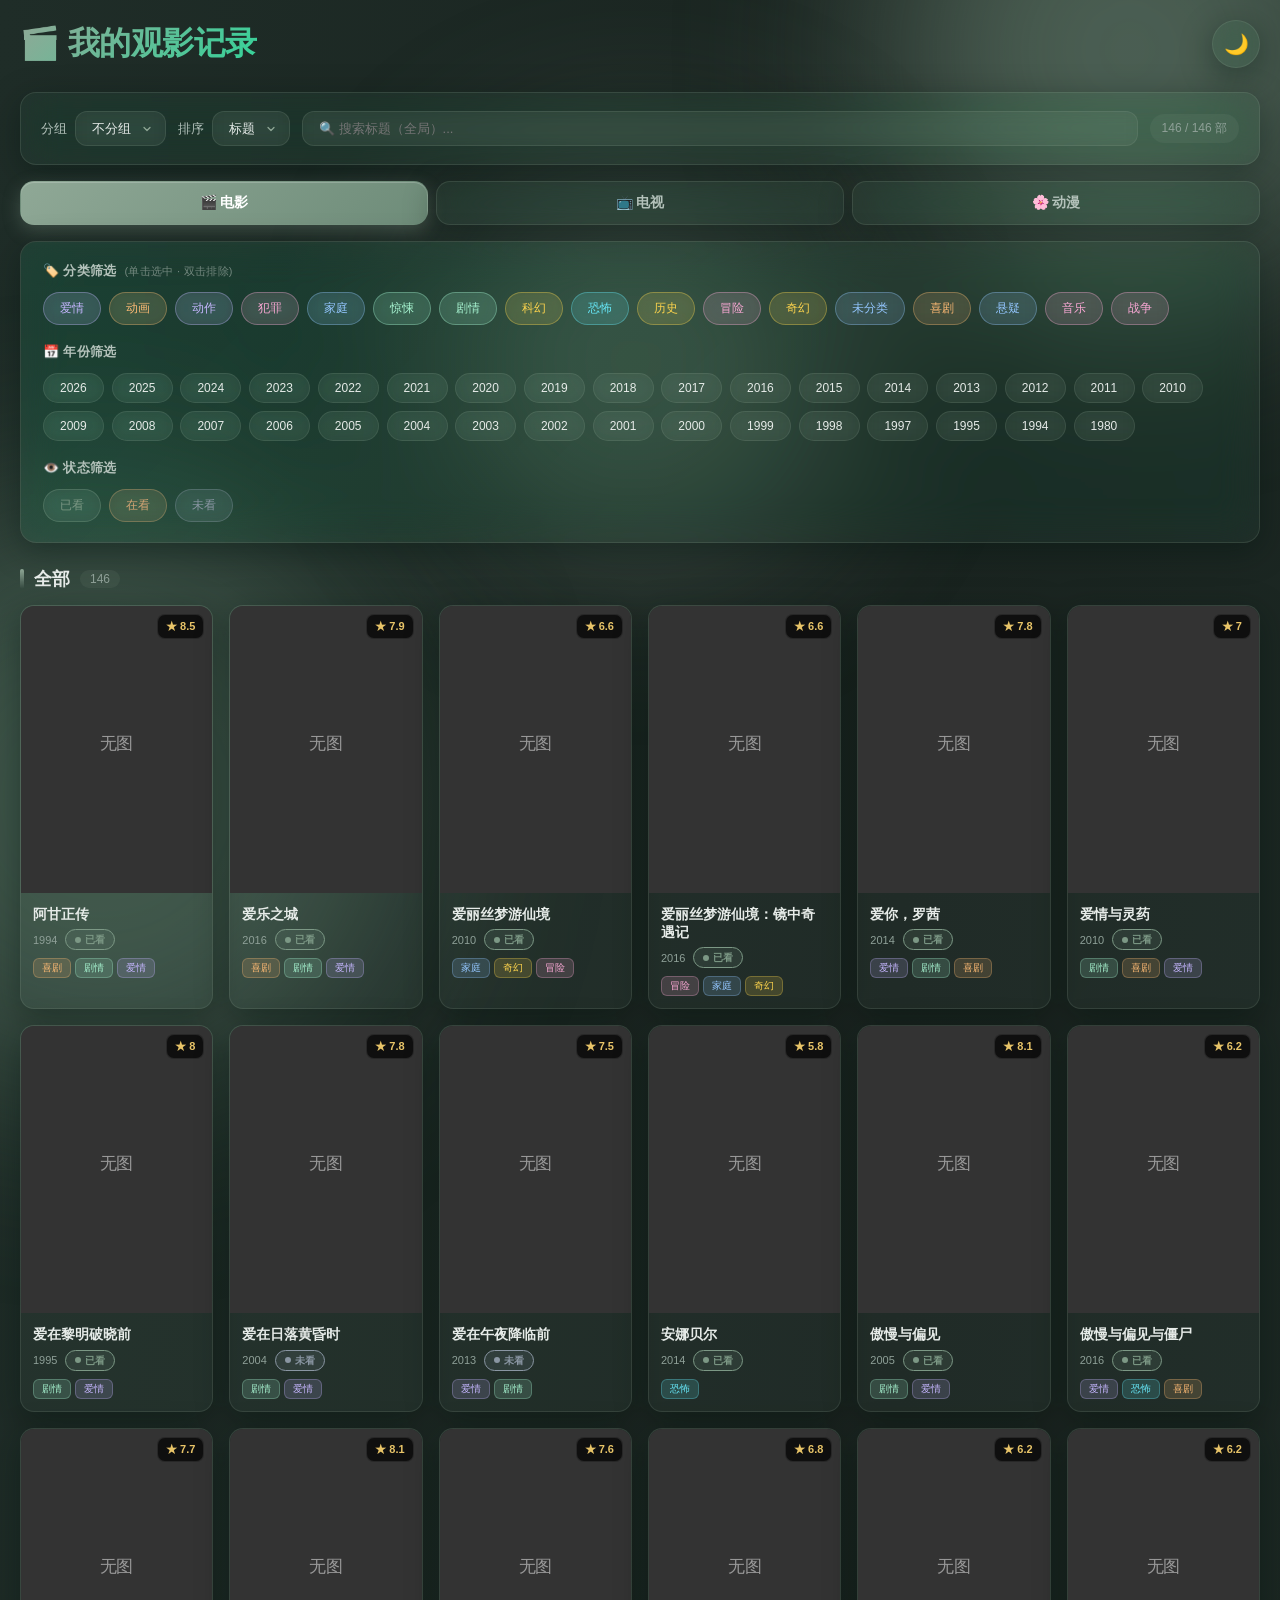
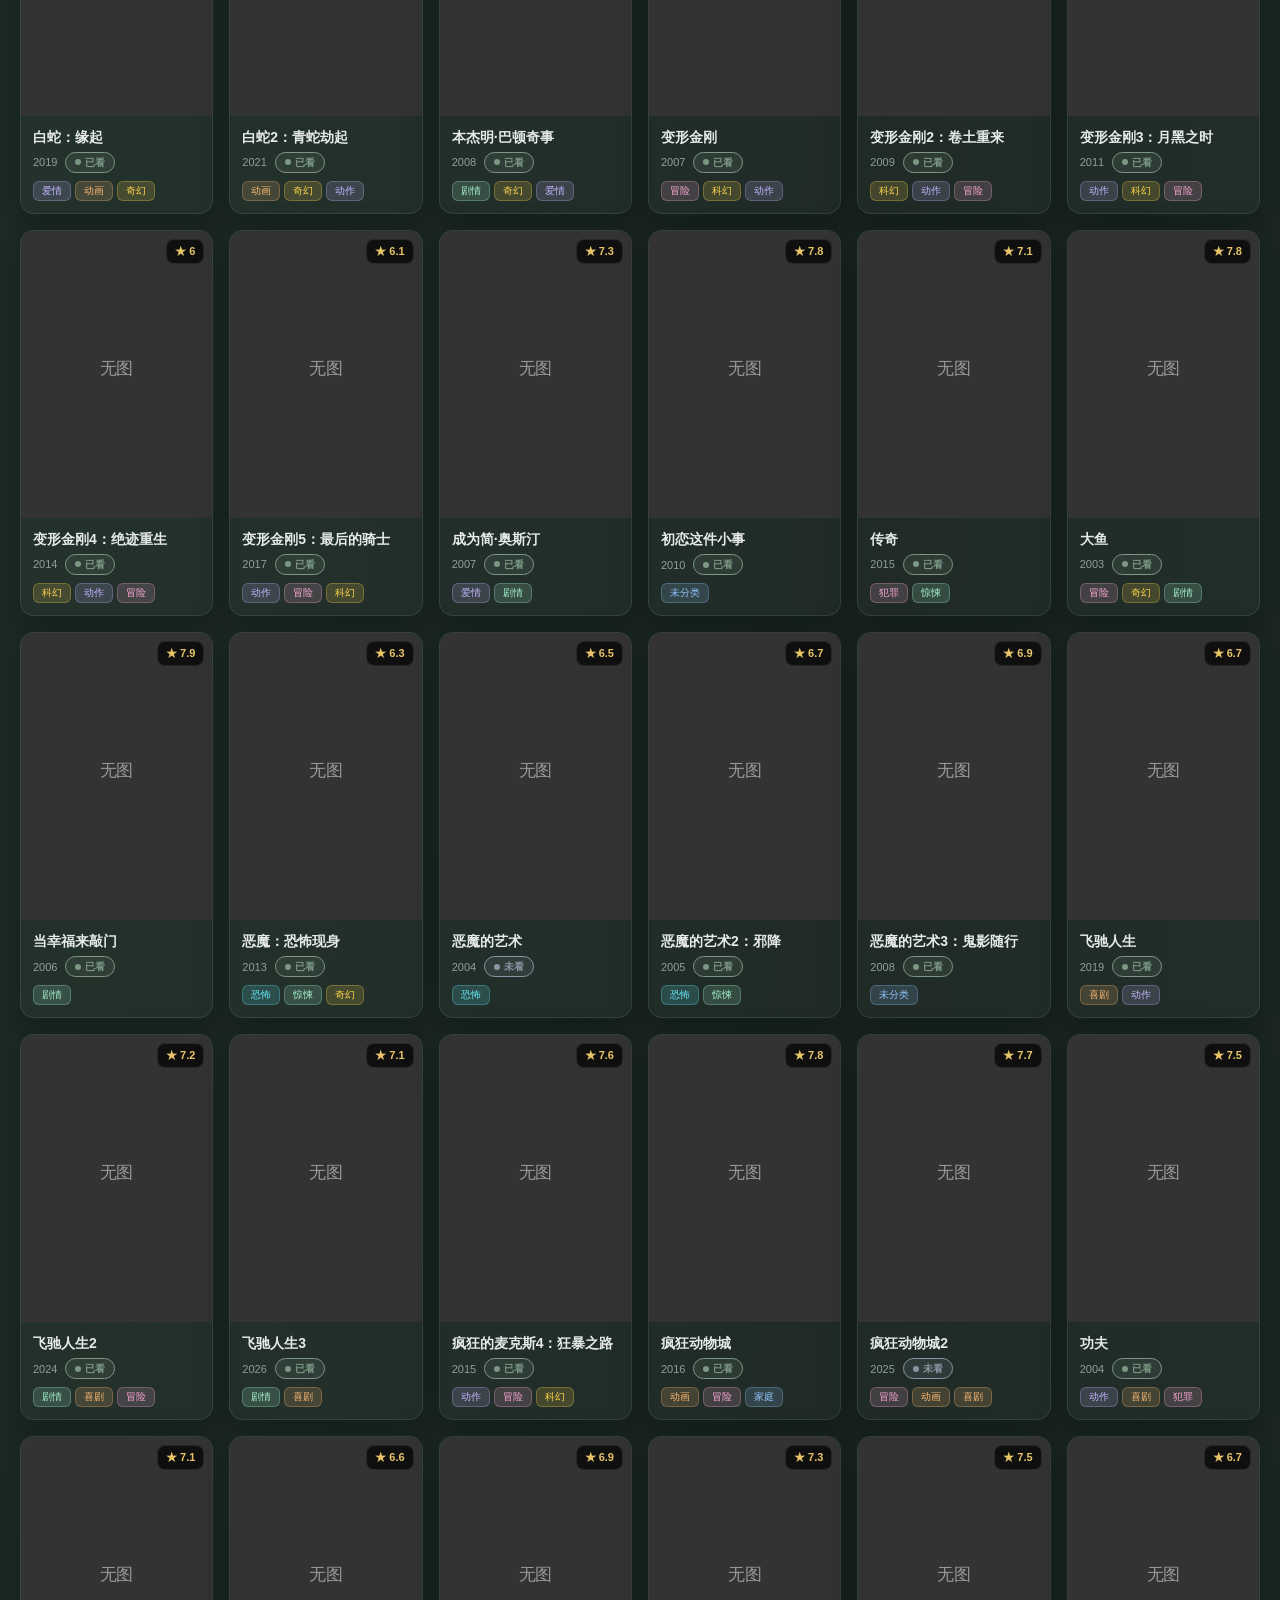
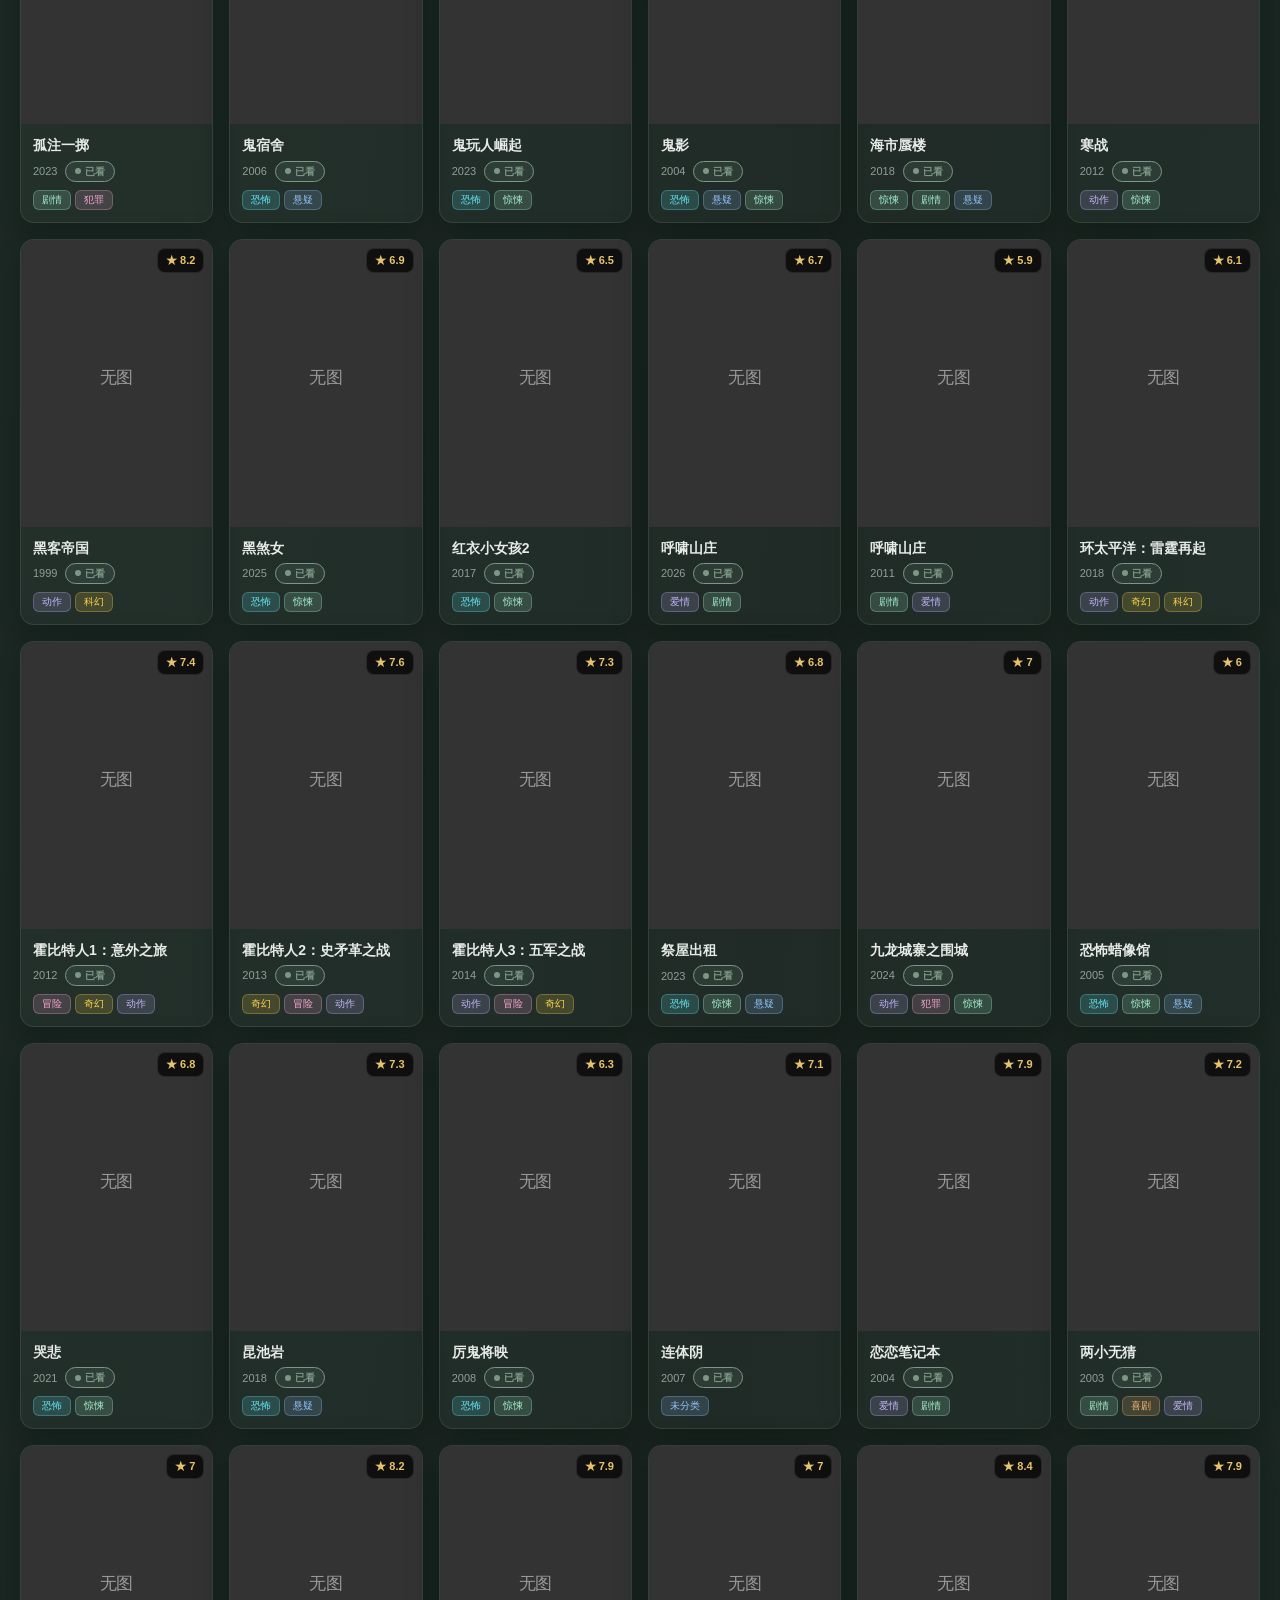
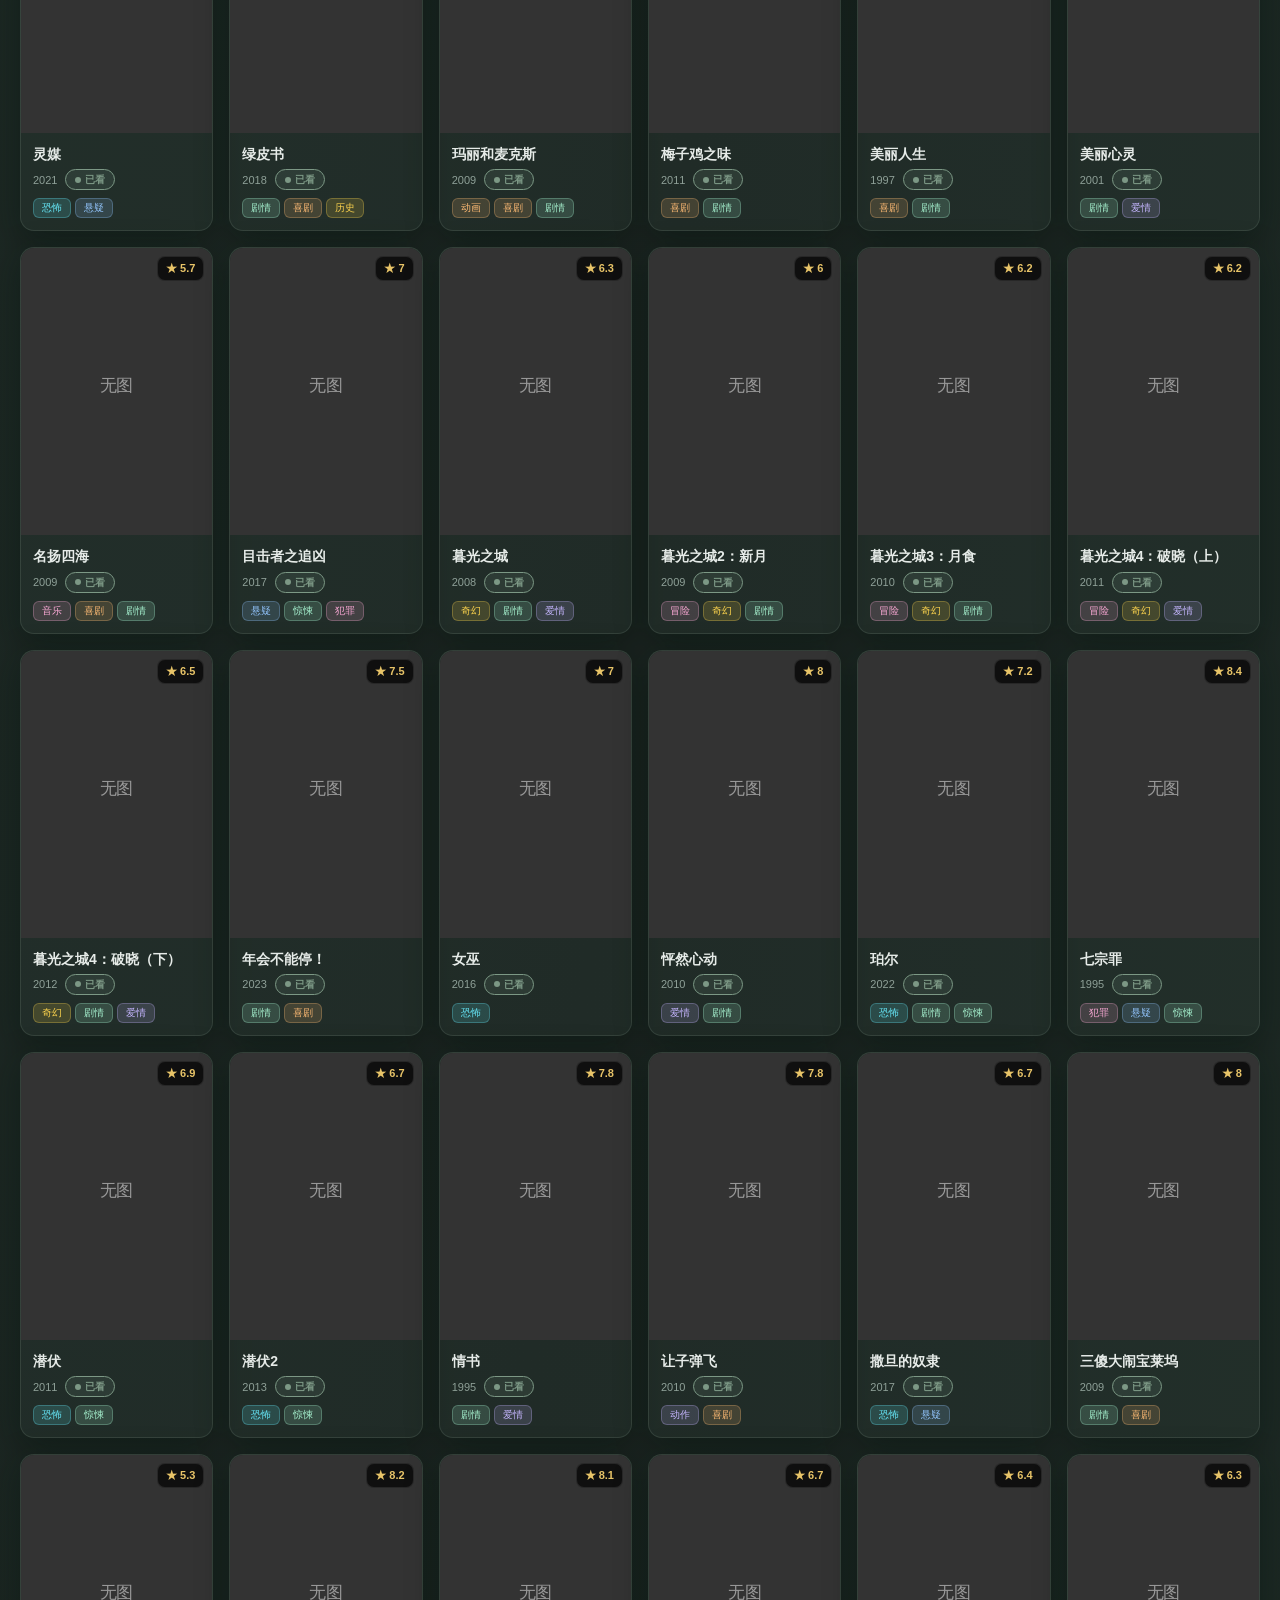
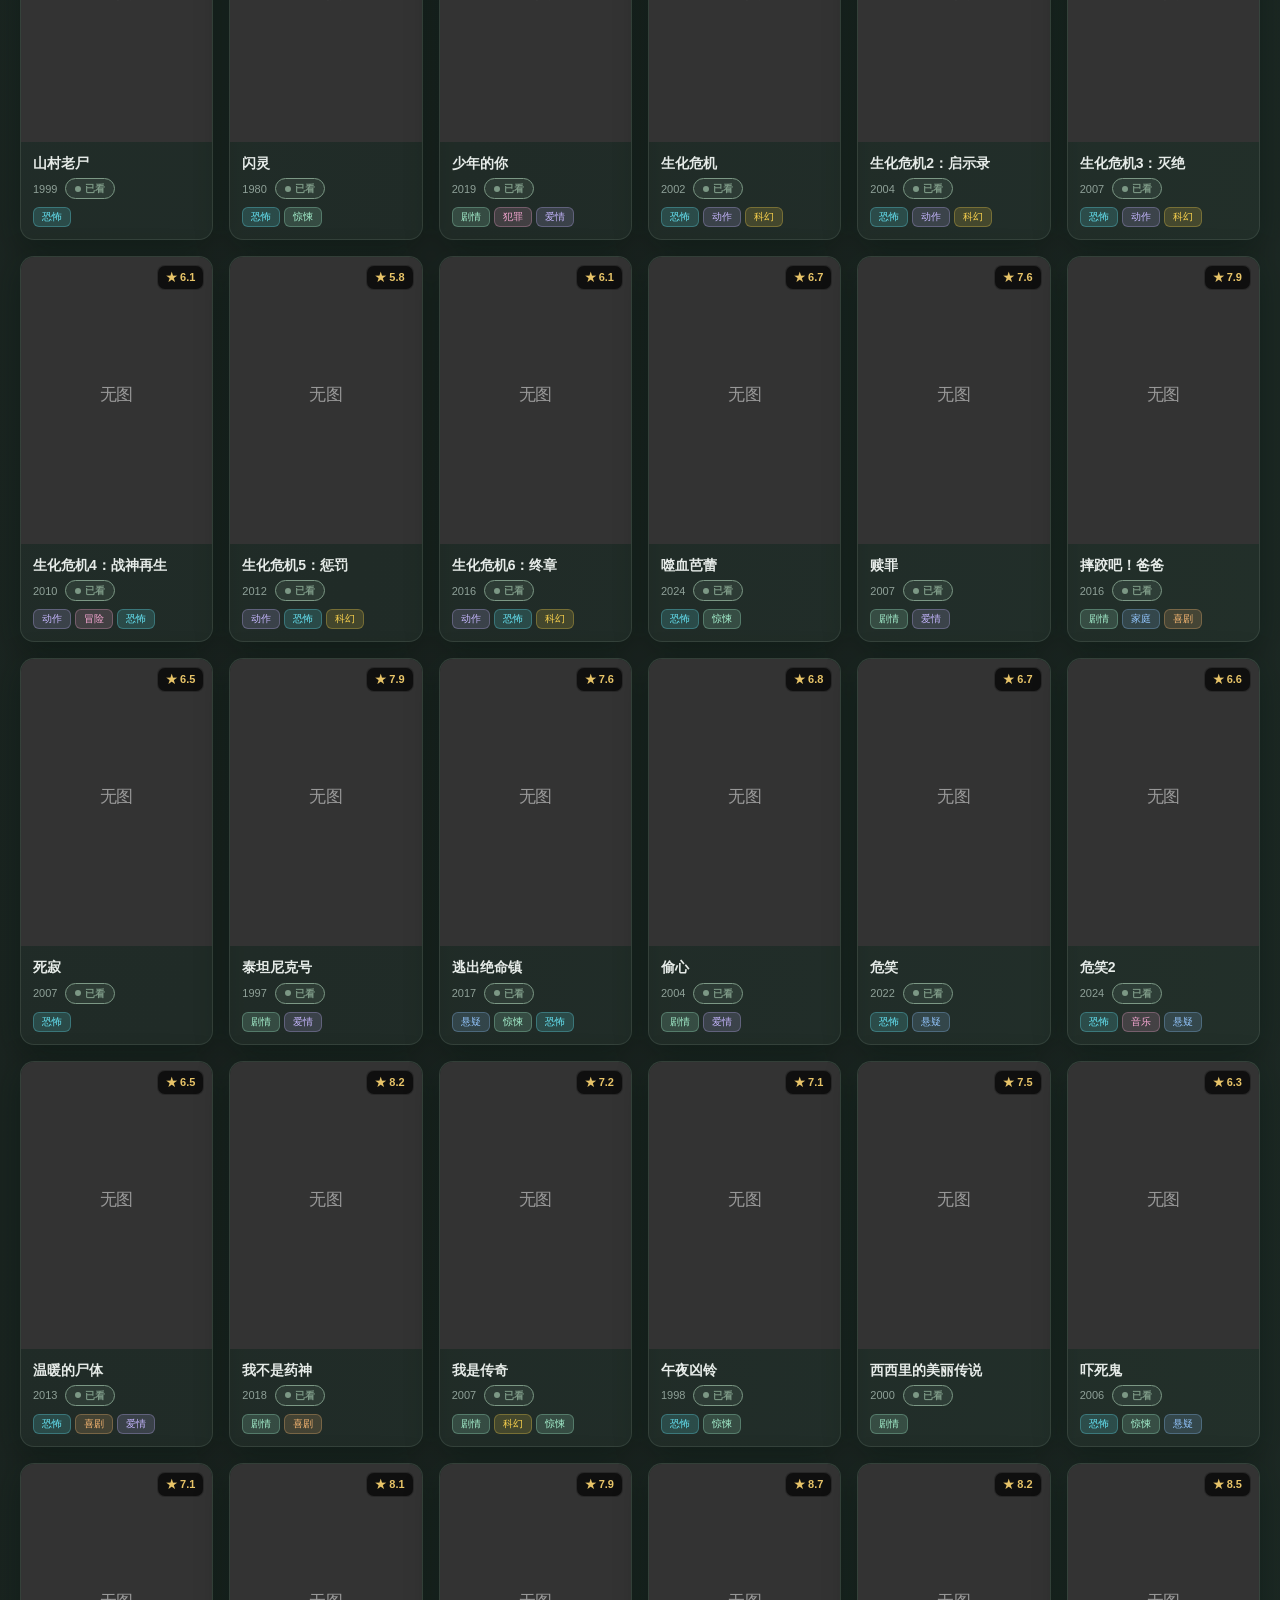
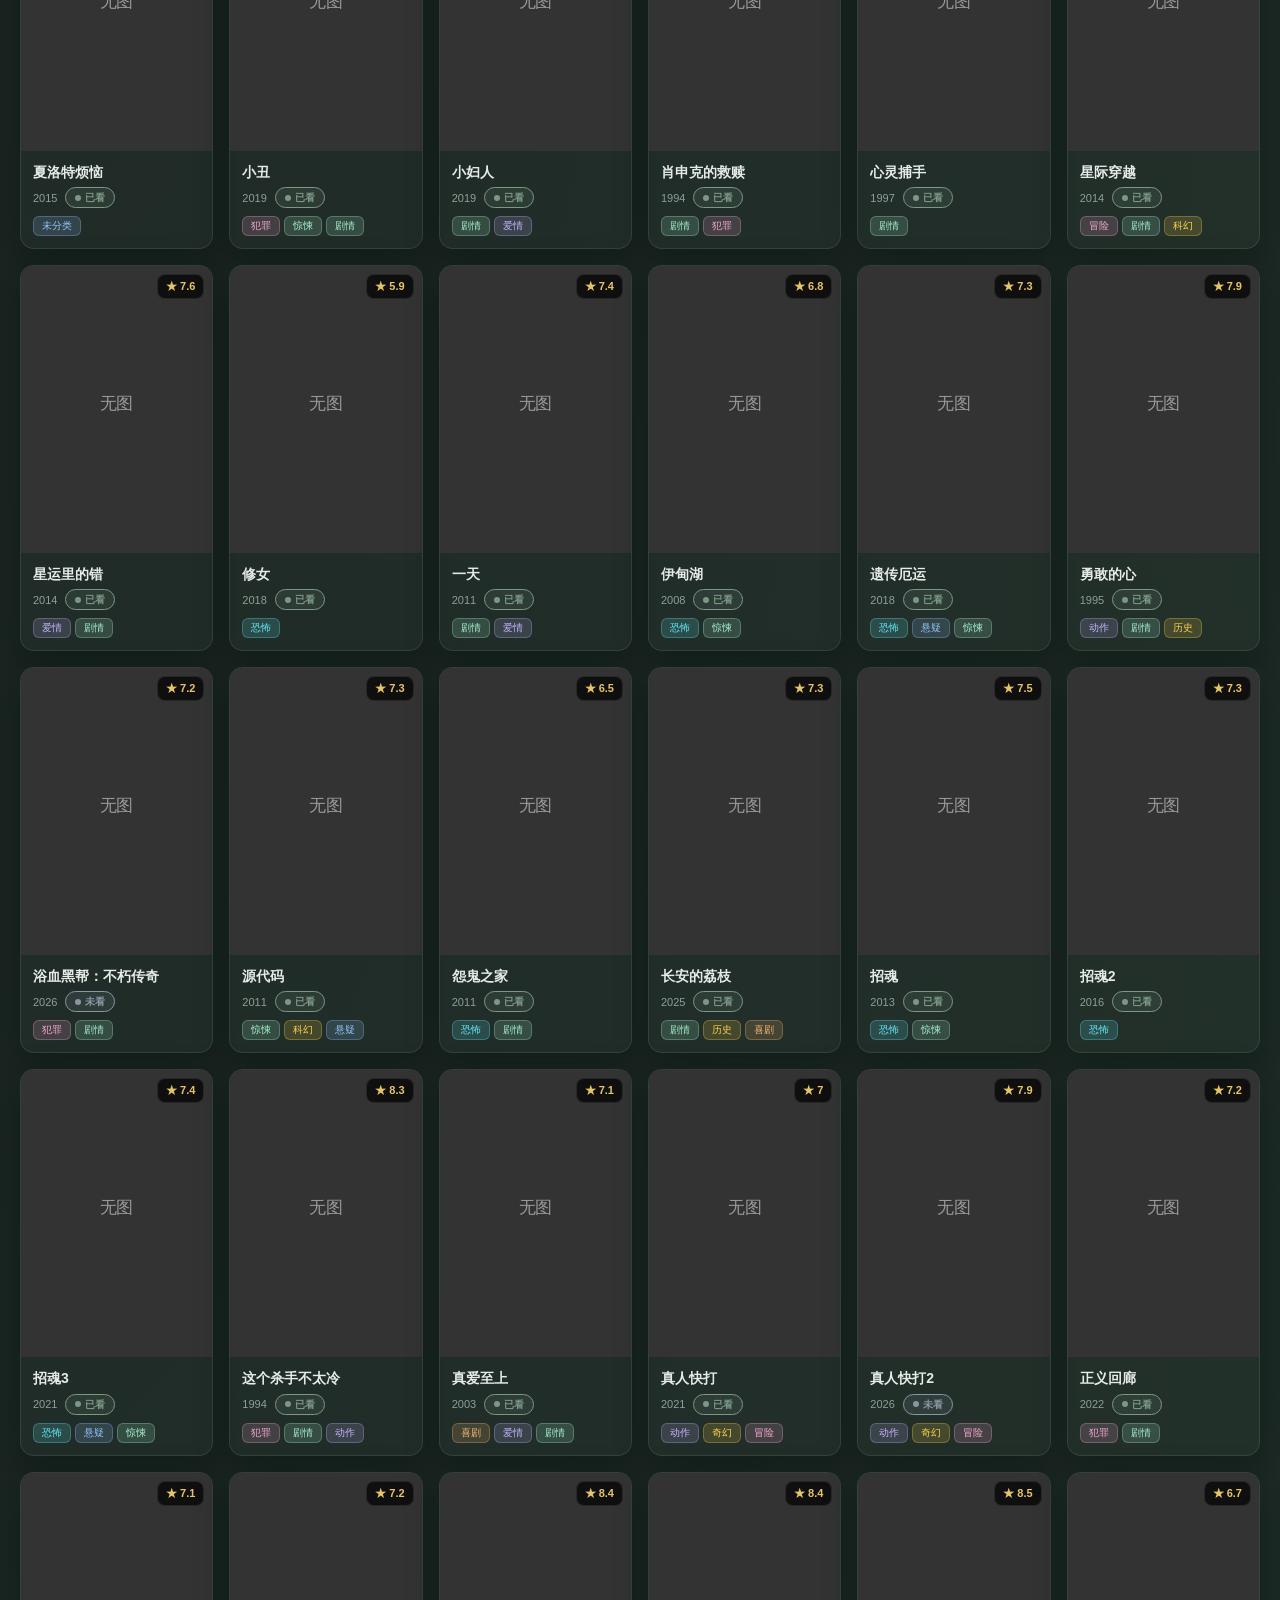
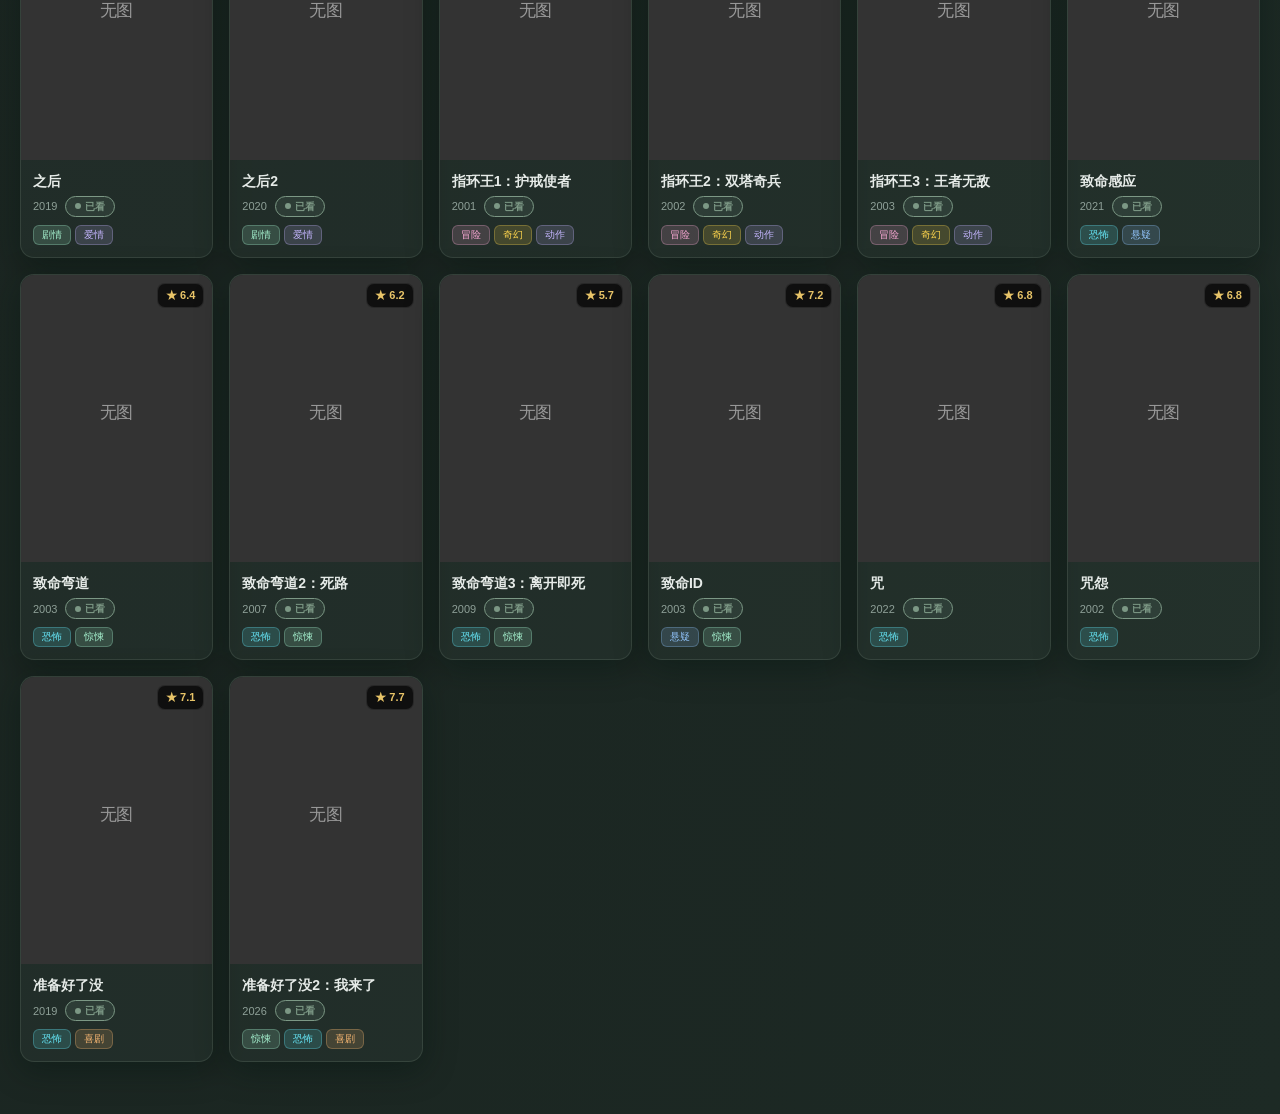
==== commit 770227e0: "分类筛选改为并集(OR)逻辑" ====
--- a/static/movies.html
+++ b/static/movies.html
@@ -978,8 +978,7 @@
     const genreSel = [...state.selectedGenres];
     const genreHit = genreSel.length === 0
       ? null
-      : (isAnd ? genreSel.every(g => m.genres.includes(g))
-               : genreSel.some(g => m.genres.includes(g)));
+      : genreSel.some(g => m.genres.includes(g));
 
     const yearHit = state.selectedYears.size === 0
       ? null
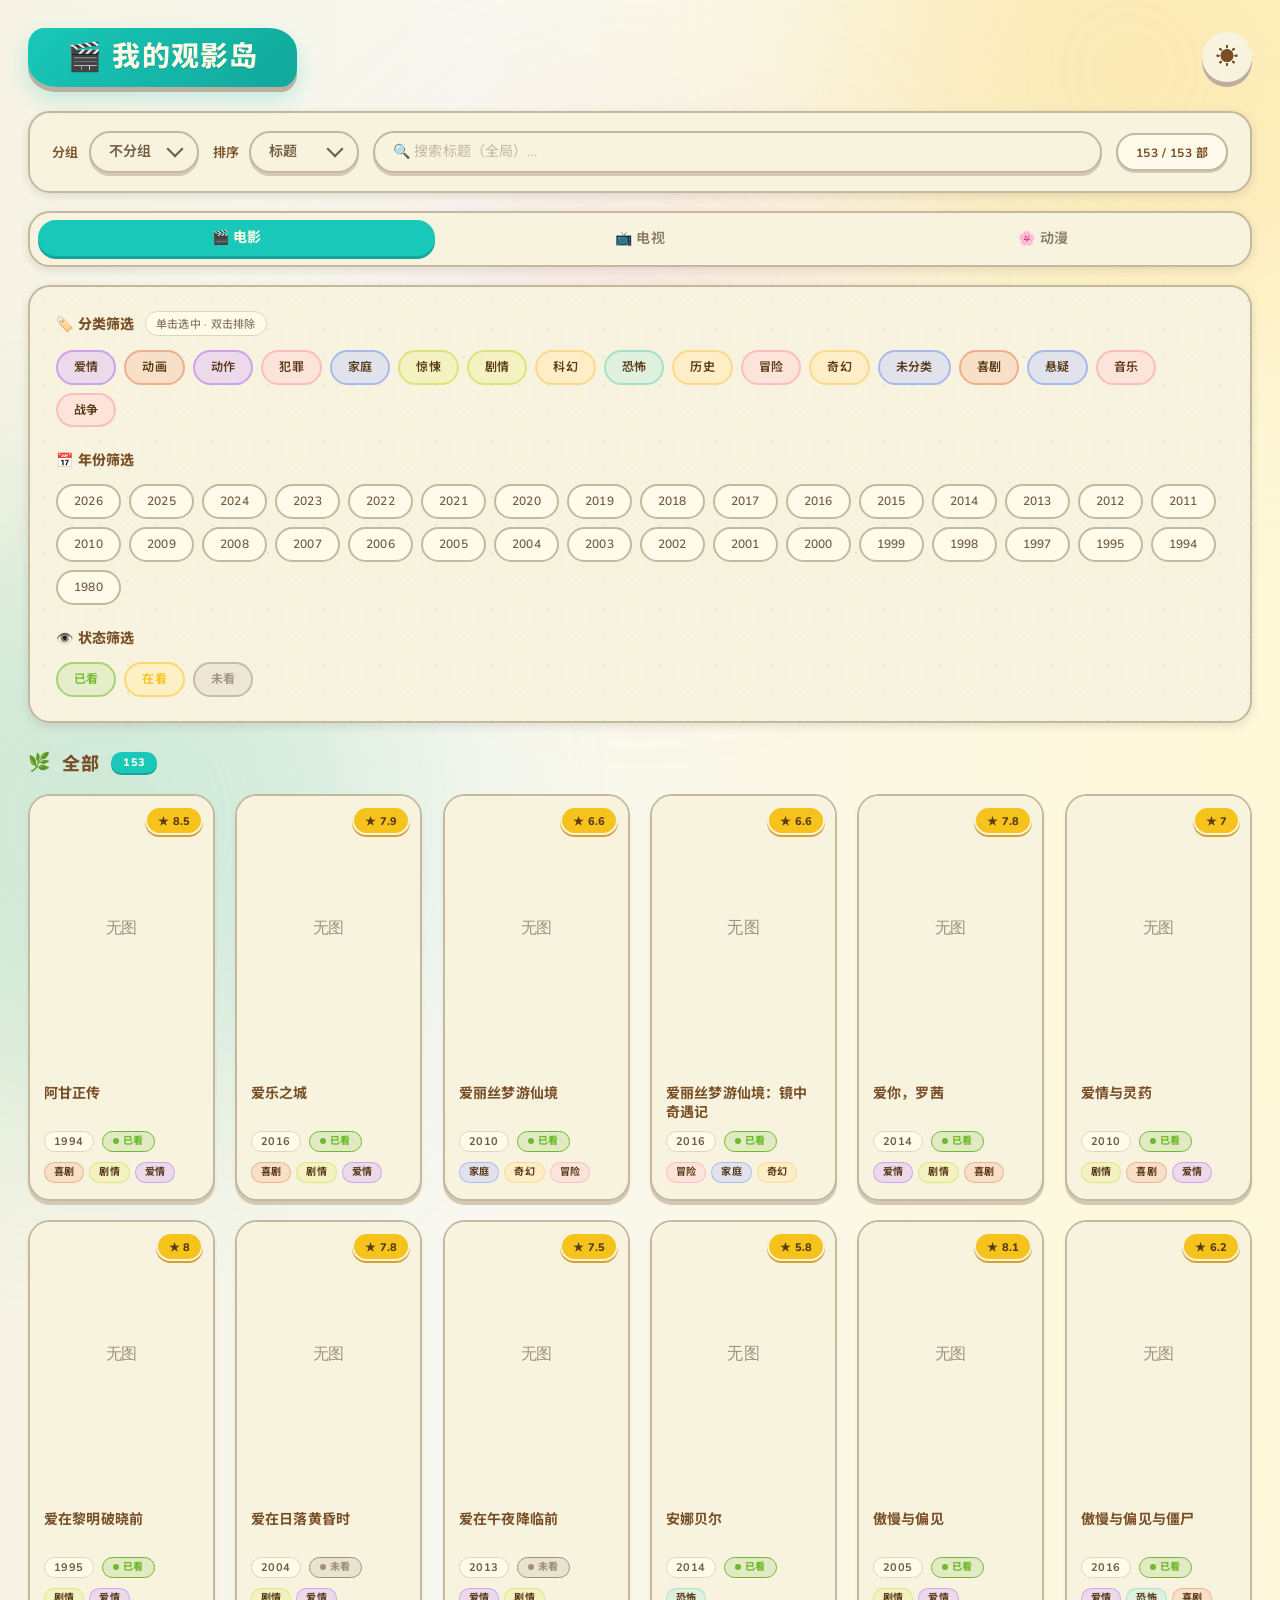
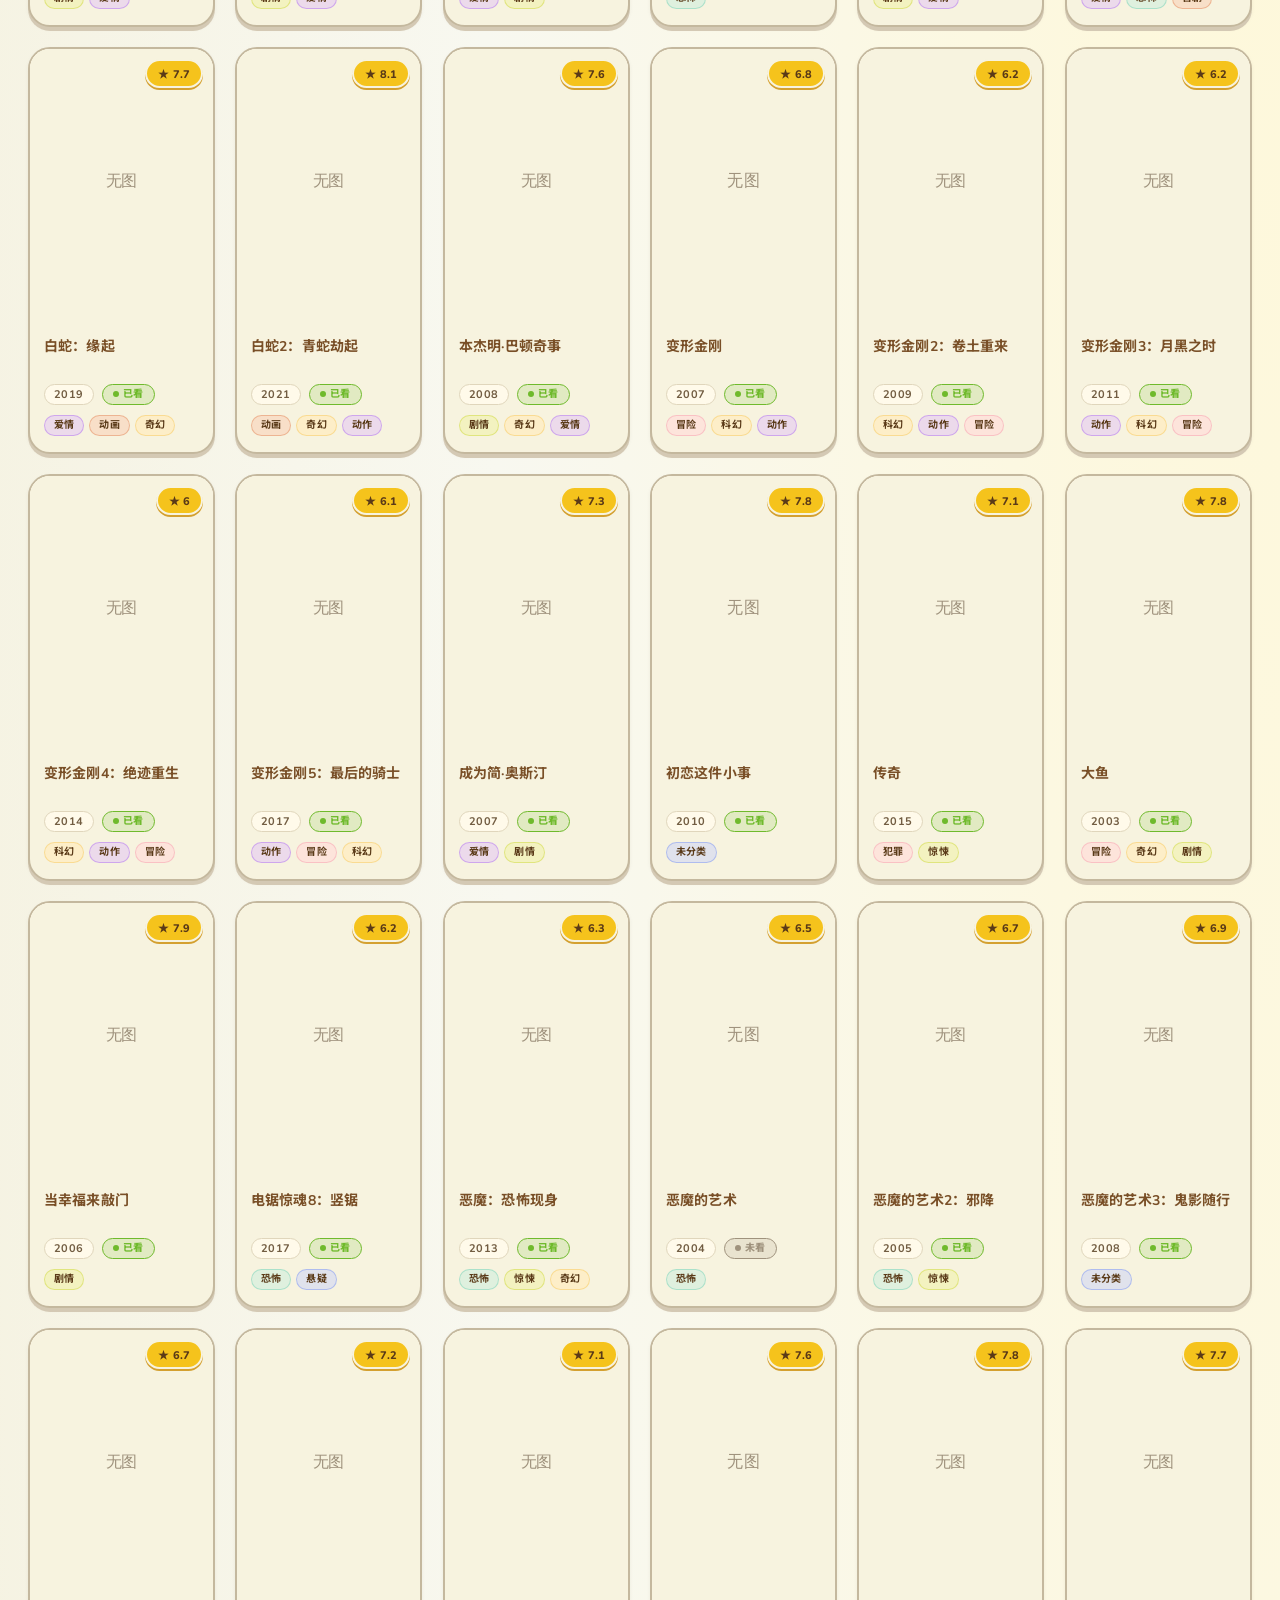
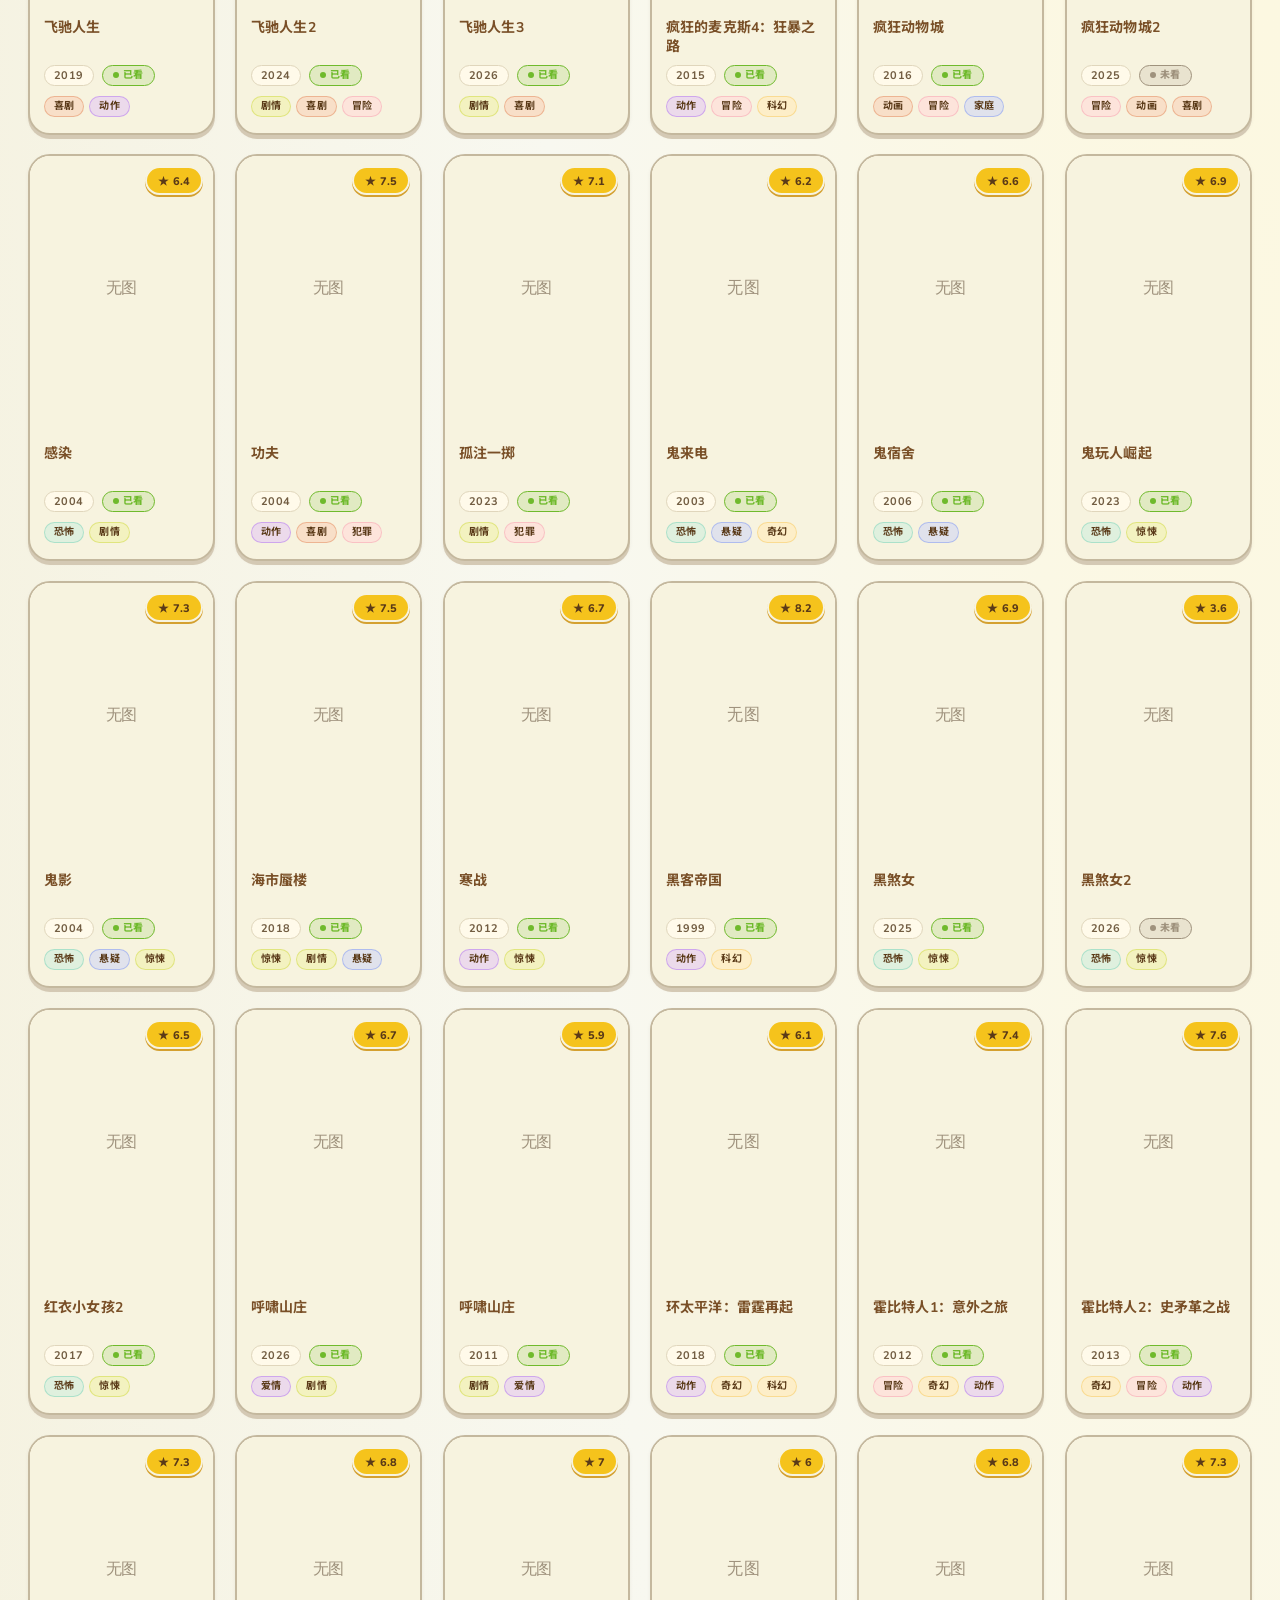
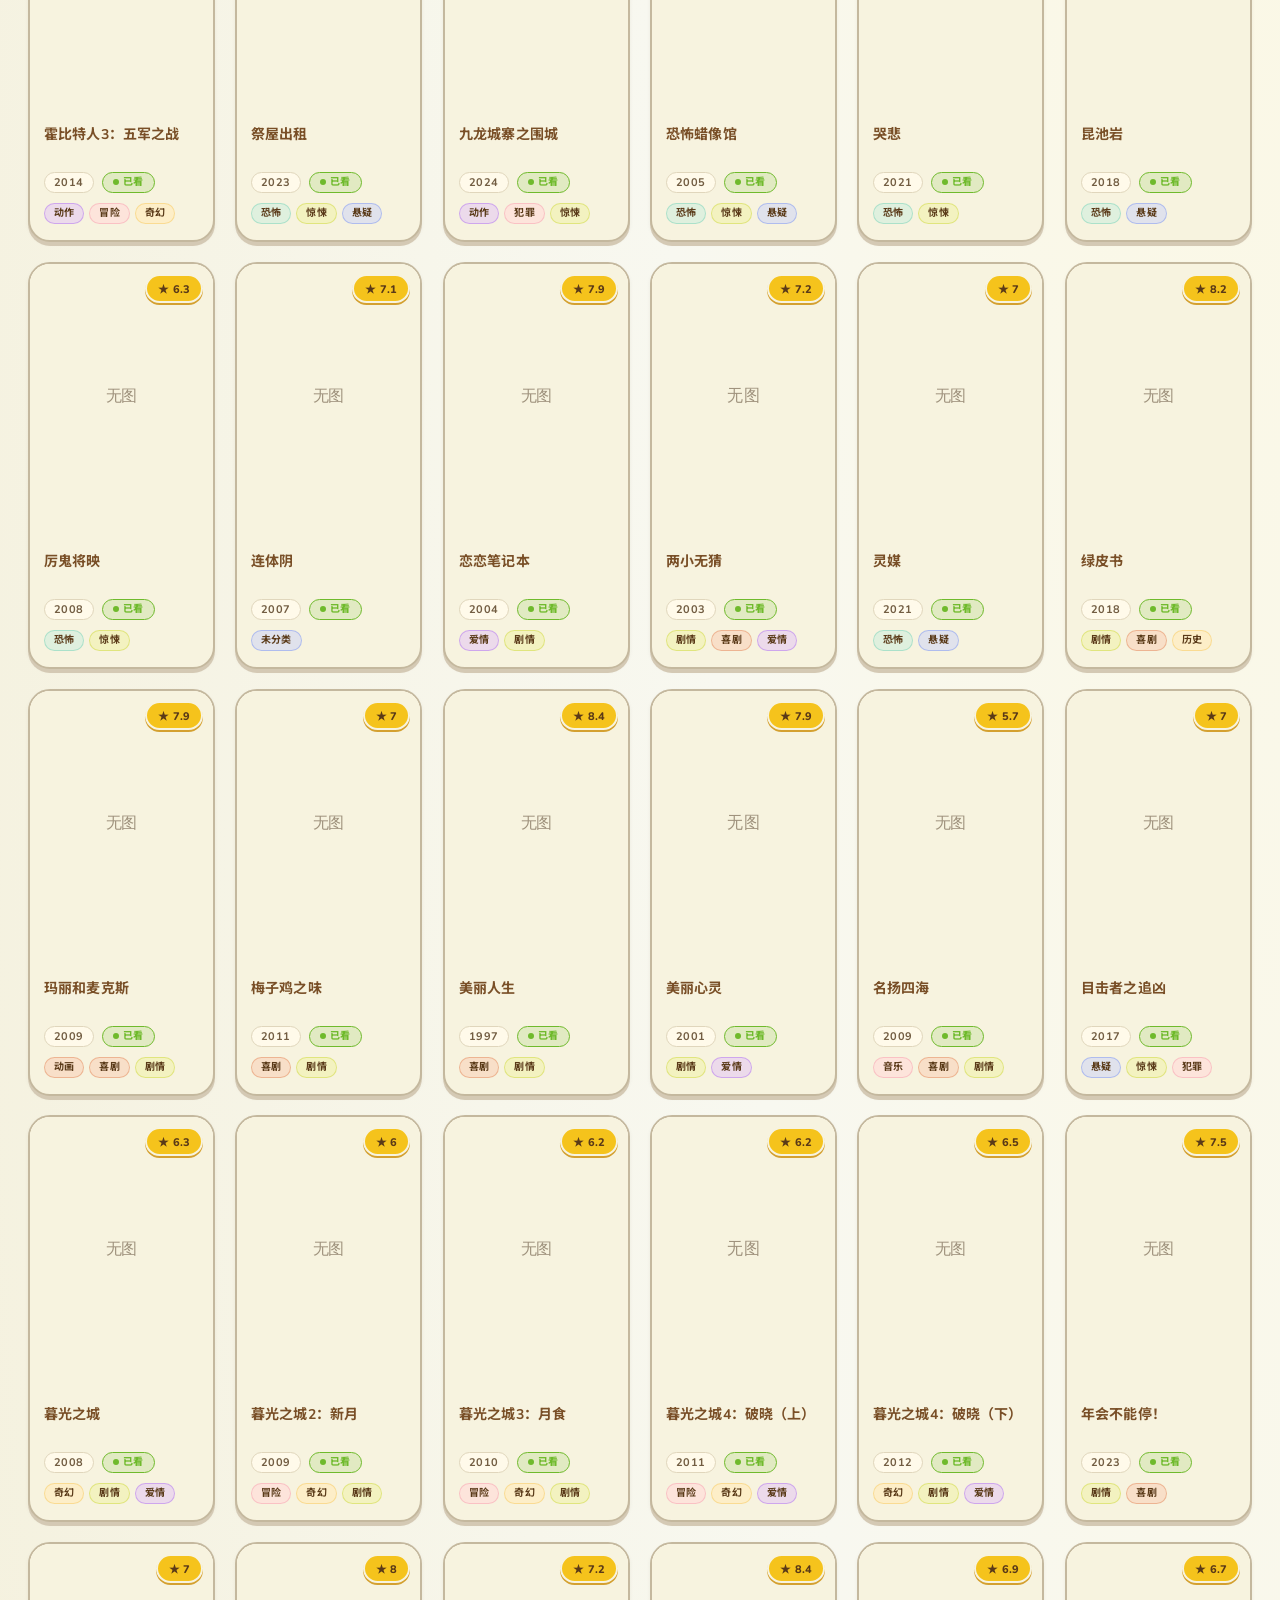
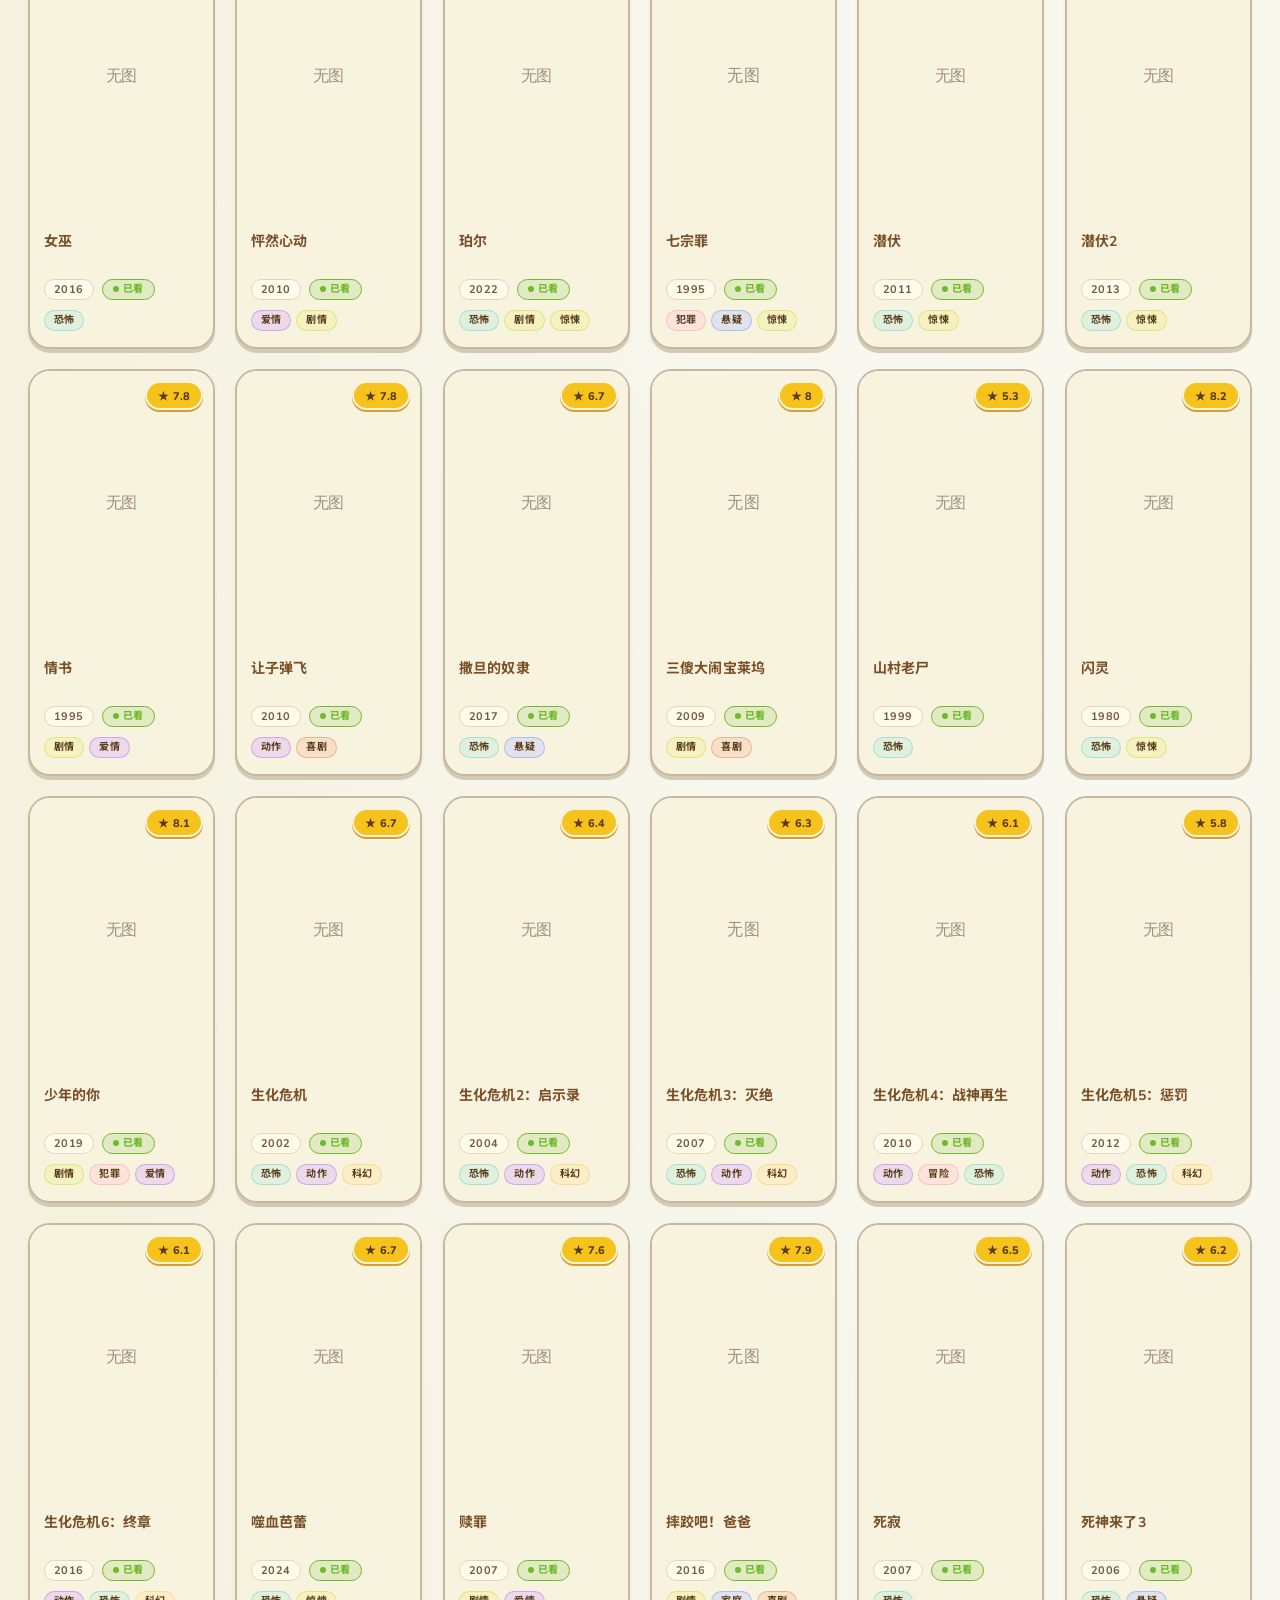
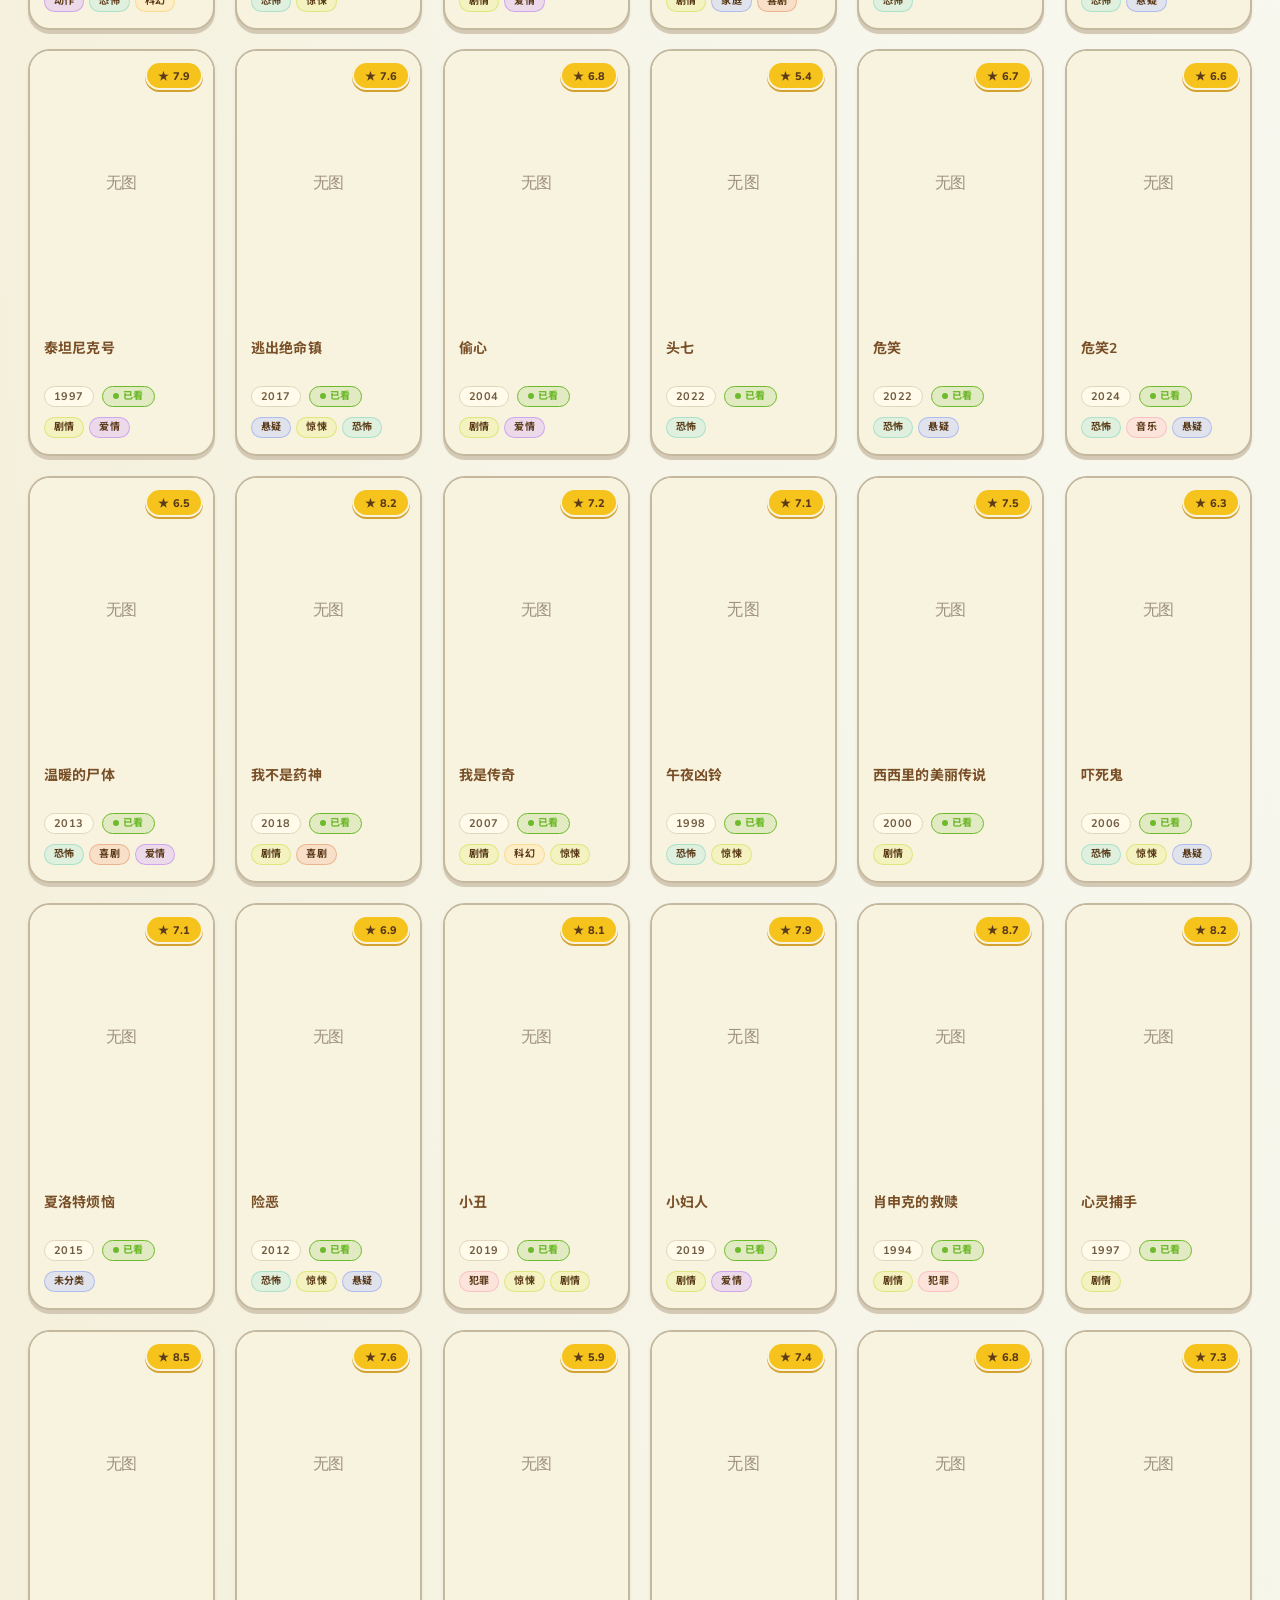
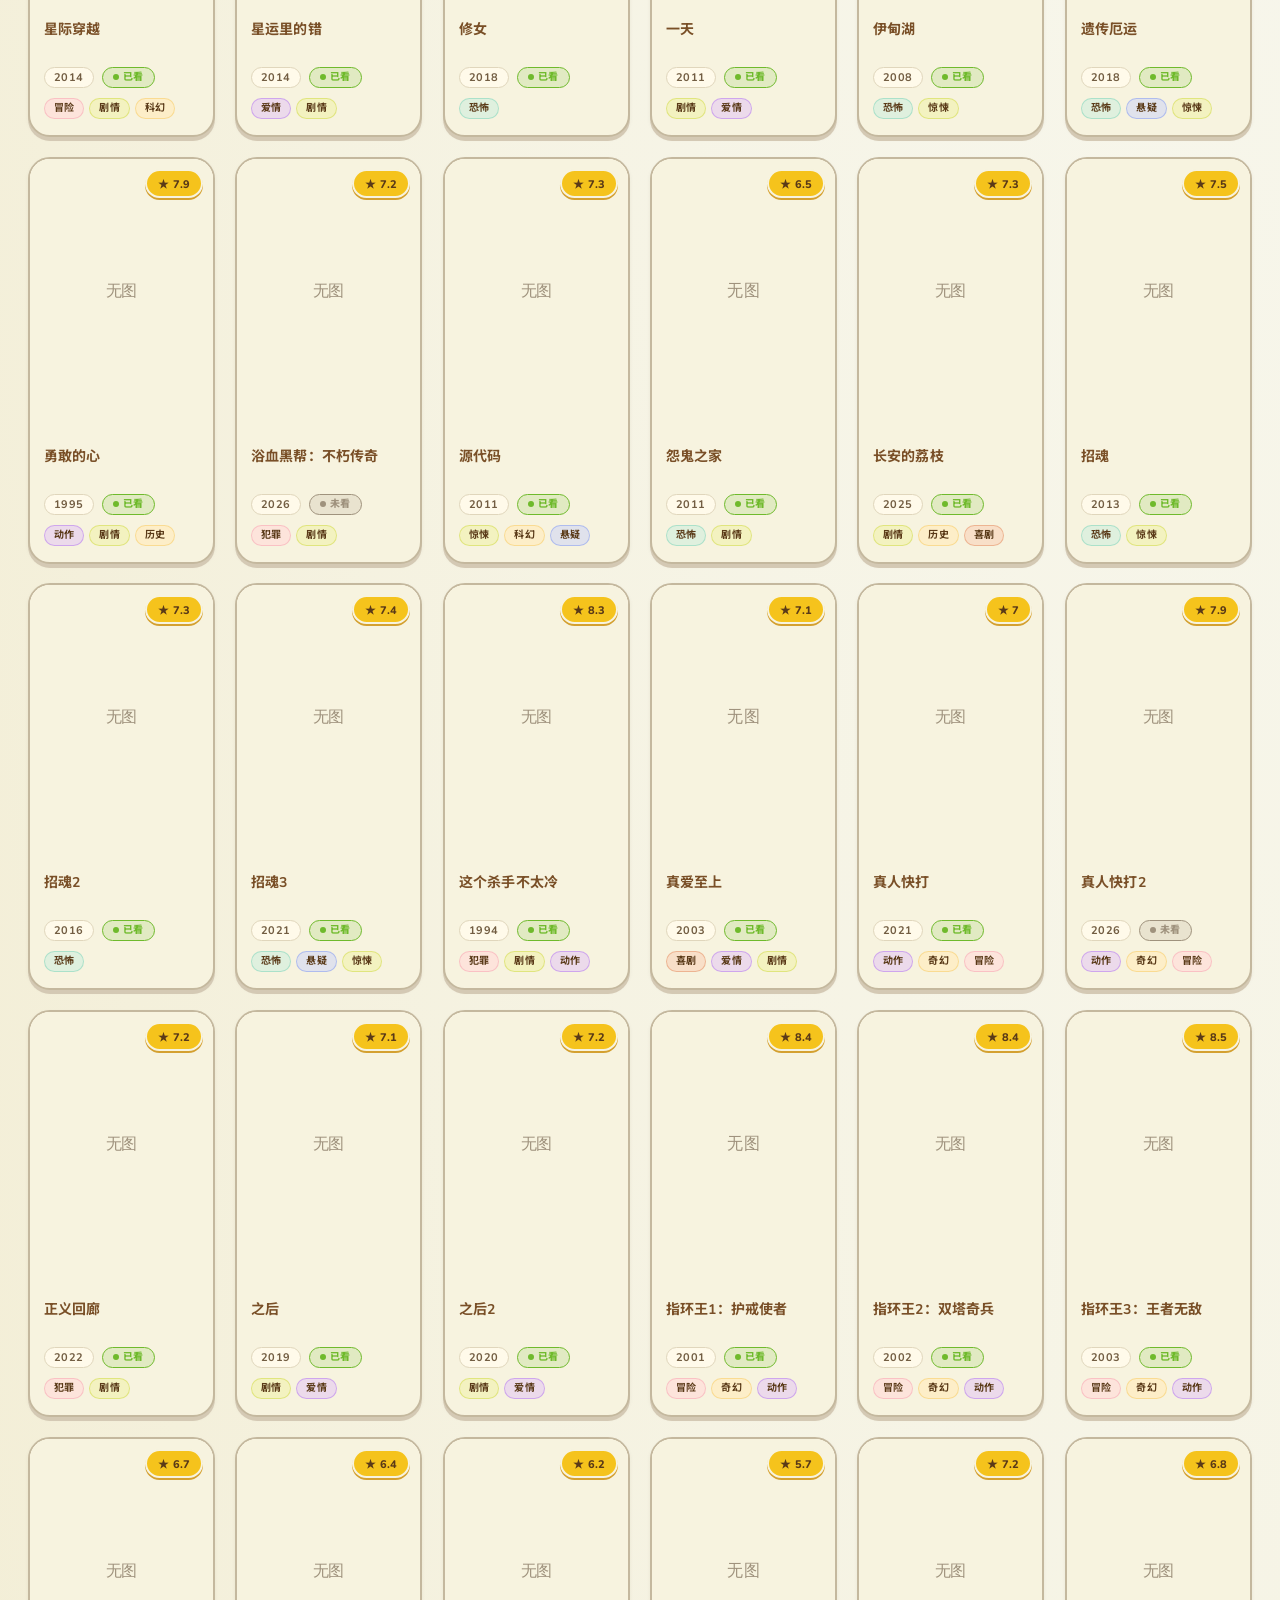
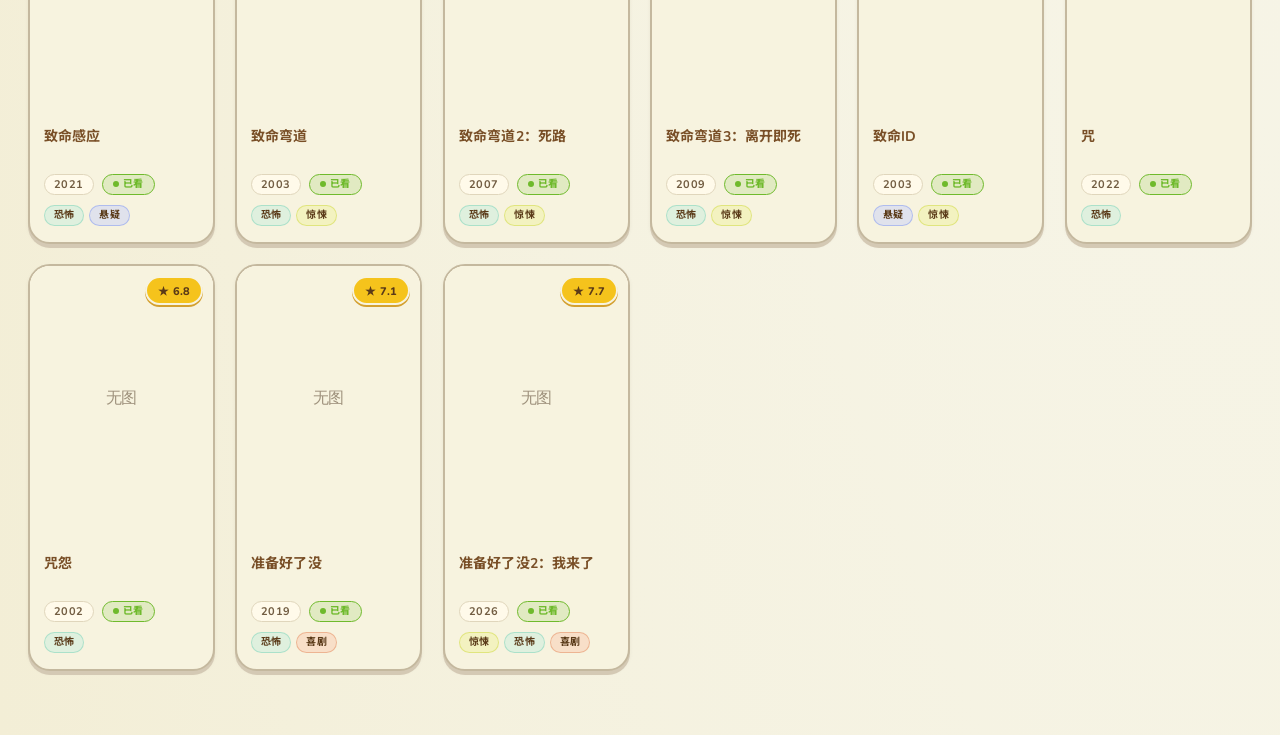
==== commit 74d10b49: "update blog" ====
--- a/static/movies.html
+++ b/static/movies.html
@@ -3,308 +3,513 @@
 <head>
 <meta charset="UTF-8">
 <meta name="viewport" content="width=device-width, initial-scale=1.0, viewport-fit=cover">
-<meta name="theme-color" content="#1a2420">
-<title>我的观影记录</title>
+<meta name="theme-color" content="#f8f8f0">
+<title>我的观影岛</title>
+<link rel="preconnect" href="https://fonts.googleapis.com" />
+<link rel="preconnect" href="https://fonts.gstatic.com" crossorigin />
+<link href="https://fonts.googleapis.com/css2?family=Nunito:wght@400;500;600;700;800;900&family=Noto+Sans+SC:wght@400;500;700&display=swap" rel="stylesheet" />
 <style>
-  /* ============ 主题变量 ============ */
+  /* ============ Animal-Island-UI 设计 Token ============ */
   :root {
-    --transition: 0.4s cubic-bezier(0.4, 0, 0.2, 1);
-  }
-  body { accent-color: var(--accent); }
-  html { color-scheme: dark; }
-  [data-theme="light"] { color-scheme: light; }
-  
+    --animal-font: Nunito, 'Noto Sans SC', -apple-system, "PingFang SC", "Microsoft YaHei", sans-serif;
+    --tr: 0.25s cubic-bezier(0.4, 0, 0.2, 1);
+    --tr-fast: 0.15s cubic-bezier(0.4, 0, 0.2, 1);
+
+    /* 共用色 */
+    --primary: #19c8b9;
+    --primary-hover: #3dd4c6;
+    --primary-active: #11a89b;
+    --focus-yellow: #ffcc00;
+    --focus-yellow-dark: #e0b800;
+    --rating-yellow: #f5c31c;
+    --rating-yellow-dark: #d4a030;
+    --status-watched: #6fba2c;
+    --status-watching: #f5c31c;
+    --status-unwatched: #9f927d;
+  }
+
+  /* 浅色主题 = 白天的小岛(奶油米白 + 大地棕) */
+  [data-theme="light"] {
+    color-scheme: light;
+    --bg-base: #f8f8f0;
+    --bg-content: rgb(247, 243, 223);
+    --bg-input: rgb(247, 243, 223);
+    --bg-input-disabled: #ece8dc;
+    --bg-tag: #fffaea;
+    --bg-blob-1: #f7cd67;
+    --bg-blob-2: #82d5bb;
+    --bg-blob-3: #f8a6b2;
+    --bg-overlay: rgba(61, 52, 40, 0.85);
+
+    --text-primary: #794f27;
+    --text-body: #725d42;
+    --text-secondary: #9f927d;
+    --text-muted: #8a7b66;
+    --text-disabled: #c4b89e;
+    --text-on-tag: #5a3a18;
+
+    --border: #c4b89e;
+    --border-hover: #a89878;
+    --border-light: #e0d6bc;
+
+    --shadow-3d: #bdaea0;
+    --shadow-input: #d4c9b4;
+    --shadow-base: 0 3px 10px 0 rgba(61, 52, 40, 0.12);
+    --shadow-sm: 0 2px 4px 0 rgba(61, 52, 40, 0.06);
+    --shadow-lg: 0 8px 24px 0 rgba(61, 52, 40, 0.18);
+
+    --bg-page: radial-gradient(ellipse at top right, #fff8d6 0%, #f8f8f0 45%, #f3eed6 100%);
+    --select-arrow: %23725d42;
+  }
+
+  /* 深色主题 = 夜晚的森林岛(深森林绿 + 奶油米白文字 —— 不用纯黑) */
   [data-theme="dark"] {
-    --bg-gradient: radial-gradient(ellipse at top left, #1f2d28 0%, #1a2420 50%, #1d2a25 100%);
-    --bg-blob-1: #7c9885;
-    --bg-blob-2: #5d7d6a;
-    --bg-blob-3: #8fa896;
-    --glass-bg: rgba(143, 168, 150, 0.06);
-    --glass-border: rgba(143, 168, 150, 0.18);
-    --glass-hover: rgba(143, 168, 150, 0.12);
-    --text-primary: #e6ebe8;
-    --text-secondary: #b4c2bb;
-    --text-tertiary: #8fa098;
-    --accent: #8fa896;
-    --accent-strong: #7c9885;
-    --accent-glow: rgba(143, 168, 150, 0.28);
-    --tag-bg: rgba(143, 168, 150, 0.10);
-    --tag-active: linear-gradient(135deg, #8fa896, #6e8c79);
-    --shadow: 0 8px 32px rgba(0, 20, 15, 0.4);
-    --rating: #e8c468;
-    --option-bg: #243029;
-    --option-color: #e6ebe8;
-    --status-watched: #7c9885;
-    --status-watching: #d4a574;
-    --status-unwatched: #8a96a3;
-  }
-
-  [data-theme="light"] {
-    --bg-gradient: radial-gradient(ellipse at top left, #f4f7f5 0%, #e8efea 50%, #dde8e1 100%);
-    --bg-blob-1: #c8d6cd;
-    --bg-blob-2: #a8bdb0;
-    --bg-blob-3: #d6e0d9;
-    --glass-bg: rgba(255, 255, 255, 0.7);
-    --glass-border: rgba(124, 152, 133, 0.28);
-    --glass-hover: rgba(255, 255, 255, 0.92);
-    --text-primary: #2d3e36;
-    --text-secondary: #4a5e54;
-    --text-tertiary: #7a8a82;
-    --accent: #6e8c79;
-    --accent-strong: #5a7565;
-    --accent-glow: rgba(110, 140, 121, 0.25);
-    --tag-bg: rgba(124, 152, 133, 0.10);
-    --tag-active: linear-gradient(135deg, #6e8c79, #5a7565);
-    --shadow: 0 8px 32px rgba(45, 62, 54, 0.1);
-    --rating: #b8860b;
-    --option-bg: #ffffff;
-    --option-color: #2d3e36;
-    --status-watched: #6e8c79;
-    --status-watching: #b8895a;
-    --status-unwatched: #7a8a82;
-  }
-  
+    color-scheme: dark;
+    --bg-base: #2a3530;
+    --bg-content: #344036;
+    --bg-input: #3a463c;
+    --bg-input-disabled: #2f3a32;
+    --bg-tag: #3e4a40;
+    --bg-blob-1: #19c8b9;
+    --bg-blob-2: #6fba2c;
+    --bg-blob-3: #f5c31c;
+    --bg-overlay: rgba(20, 30, 24, 0.88);
+
+    --text-primary: #fff9e3;
+    --text-body: #f3ecd0;
+    --text-secondary: #c4b89e;
+    --text-muted: #b3a685;
+    --text-disabled: #7a705f;
+    --text-on-tag: #2a1a08;
+
+    --border: #6e7a64;
+    --border-hover: #8a9580;
+    --border-light: #4d5a4f;
+
+    --shadow-3d: #1a2218;
+    --shadow-input: #1f2820;
+    --shadow-base: 0 4px 14px 0 rgba(0, 0, 0, 0.35);
+    --shadow-sm: 0 2px 6px 0 rgba(0, 0, 0, 0.20);
+    --shadow-lg: 0 8px 28px 0 rgba(0, 0, 0, 0.45);
+
+    --bg-page: radial-gradient(ellipse at top right, #3a4d3f 0%, #2a3530 50%, #243029 100%);
+    --select-arrow: %23f3ecd0;
+  }
+
   * { box-sizing: border-box; margin: 0; padding: 0; }
-  
   html { scroll-behavior: smooth; }
-  
+
   body {
-    font-family: -apple-system, BlinkMacSystemFont, "PingFang SC", "Microsoft YaHei", sans-serif;
-    background: var(--bg-gradient);
-    color: var(--text-primary);
+    font-family: var(--animal-font);
+    font-weight: 500;
+    letter-spacing: 0.01em;
+    background: var(--bg-page);
+    color: var(--text-body);
     min-height: 100vh;
-    padding: 20px;
-    padding-top: max(20px, env(safe-area-inset-top));
-    padding-bottom: max(20px, env(safe-area-inset-bottom));
-    transition: background var(--transition), color var(--transition);
+    padding: 28px;
+    padding-top: max(28px, env(safe-area-inset-top));
+    padding-bottom: max(28px, env(safe-area-inset-bottom));
+    transition: background var(--tr), color var(--tr);
     overflow-x: hidden;
     position: relative;
   }
-  
-  /* ============ 背景装饰光斑 ============ */
+
+  /* ============ 背景 blob 装饰光斑 ============ */
   body::before, body::after {
     content: '';
     position: fixed;
     border-radius: 50%;
-    filter: blur(100px);
-    opacity: 0.5;
+    filter: blur(110px);
+    opacity: 0.32;
     pointer-events: none;
     z-index: -1;
-    animation: float 20s ease-in-out infinite;
+    animation: float 22s ease-in-out infinite;
   }
   body::before {
-    width: 500px; height: 500px;
+    width: 540px; height: 540px;
     background: var(--bg-blob-1);
-    top: -200px; right: -100px;
+    top: -200px; right: -120px;
   }
   body::after {
     width: 600px; height: 600px;
     background: var(--bg-blob-2);
-    bottom: -200px; left: -200px;
+    bottom: -220px; left: -200px;
     animation-delay: -10s;
   }
-  
   .blob-3 {
     position: fixed;
-    width: 400px; height: 400px;
+    width: 420px; height: 420px;
     border-radius: 50%;
     background: var(--bg-blob-3);
-    filter: blur(100px);
-    opacity: 0.3;
+    filter: blur(110px);
+    opacity: 0.22;
     pointer-events: none;
     z-index: -1;
     top: 40%; left: 50%;
     transform: translate(-50%, -50%);
-    animation: float 25s ease-in-out infinite -5s;
-  }
-  
+    animation: float 26s ease-in-out infinite -5s;
+  }
   @keyframes float {
     0%, 100% { transform: translate(0, 0) scale(1); }
-    33% { transform: translate(50px, -30px) scale(1.1); }
-    66% { transform: translate(-30px, 50px) scale(0.9); }
-  }
-  
-  /* ============ 毛玻璃通用样式 ============ */
+    33% { transform: translate(50px, -30px) scale(1.08); }
+    66% { transform: translate(-30px, 50px) scale(0.94); }
+  }
+
+  /* ============ 整体最大宽度容器 ============ */
+  .layout {
+    max-width: 1280px;
+    margin: 0 auto;
+  }
+
+  /* ============ 容器(动森卡片：实色奶油底 + 棕边框，无毛玻璃) ============ */
   .glass {
-    background: var(--glass-bg);
-    backdrop-filter: blur(20px) saturate(180%);
-    -webkit-backdrop-filter: blur(20px) saturate(180%);
-    border: 1px solid var(--glass-border);
-    box-shadow: var(--shadow);
-    border-radius: 16px;
-  }
-  
-  /* ============ Header ============ */
+    background: var(--bg-content);
+    border: 2px solid var(--border);
+    border-radius: 22px;
+    box-shadow: var(--shadow-base);
+  }
+
+  /* ============ 顶部 Header ============ */
   .header {
     display: flex;
     justify-content: space-between;
     align-items: center;
     margin-bottom: 24px;
     flex-wrap: wrap;
-    gap: 12px;
-  }
-  
+    gap: 14px;
+  }
+
+  /* h1 = 动森飘带横幅 */
   h1 {
-    font-size: clamp(22px, 5vw, 32px);
+    display: inline-flex;
+    align-items: center;
+    height: 2.1em;
+    padding: 0 1.4em;
+    font-size: clamp(20px, 4vw, 28px);
     font-weight: 800;
-    background: linear-gradient(135deg, var(--accent), #34d399);
-    -webkit-background-clip: text;
-    background-clip: text;
-    -webkit-text-fill-color: transparent;
-    letter-spacing: -0.5px;
-  }
-  
+    font-family: var(--animal-font);
+    letter-spacing: 0.04em;
+    line-height: 1;
+    color: #fff9e3;
+    background: linear-gradient(135deg, #19c8b9 0%, #11a89b 100%);
+    border-radius: 16px 28px 16px 28px / 18px 24px 18px 24px;
+    box-shadow: 0 5px 0 0 var(--shadow-3d), 0 10px 22px rgba(25, 200, 185, 0.28);
+    text-shadow: 0 1px 1px rgba(0, 0, 0, 0.14);
+    transition: transform var(--tr);
+  }
+  h1:hover { transform: translateY(-1px) rotate(-0.5deg); }
+
+  /* 主题切换按钮 = 动森黄色 3D 厚阴影圆按键 */
   .theme-toggle {
-    width: 48px;
-    height: 48px;
+    width: 50px;
+    height: 50px;
     border-radius: 50%;
-    border: none;
+    border: 2.5px solid var(--bg-content);
     cursor: pointer;
-    background: var(--glass-bg);
-    backdrop-filter: blur(20px) saturate(180%);
-    -webkit-backdrop-filter: blur(20px) saturate(180%);
-    border: 1px solid var(--glass-border);
+    background: var(--bg-content);
     color: var(--text-primary);
-    font-size: 20px;
+    font-size: 22px;
     display: flex;
     align-items: center;
     justify-content: center;
-    transition: all var(--transition);
-    box-shadow: var(--shadow);
+    transition: all var(--tr);
+    box-shadow: 0 5px 0 0 var(--shadow-3d);
+    font-family: var(--animal-font);
+    line-height: 1;
   }
   .theme-toggle:hover {
-    transform: rotate(15deg) scale(1.05);
-    box-shadow: 0 8px 32px var(--accent-glow);
-  }
-  .theme-toggle:active { transform: scale(0.95); }
-  
+    transform: translateY(-1px) rotate(10deg);
+    box-shadow: 0 6px 0 0 var(--shadow-3d);
+  }
+  .theme-toggle:active {
+    transform: translateY(2px);
+    box-shadow: 0 1px 0 0 var(--shadow-3d);
+  }
+  .theme-toggle:focus-visible {
+    outline: 2px solid var(--primary);
+    outline-offset: 2px;
+  }
+
   /* ============ 控件区 ============ */
   .controls {
-    padding: 18px 20px;
-    margin-bottom: 16px;
+    padding: 18px 22px;
+    margin-bottom: 18px;
     display: flex;
     flex-wrap: wrap;
-    gap: 12px;
+    gap: 14px;
     align-items: center;
   }
-
   .control-item {
     display: flex;
     align-items: center;
+    gap: 10px;
+    font-size: 13px;
+    color: var(--text-body);
+    font-weight: 600;
+    letter-spacing: 0.02em;
+  }
+  .control-item label {
+    white-space: nowrap;
+    color: var(--text-primary);
+  }
+
+  /* input —— 动森 pill 输入框 */
+  input[type="text"] {
+    background: var(--bg-input);
+    color: var(--text-body);
+    border: 2.5px solid var(--border);
+    height: 42px;
+    padding: 0 18px;
+    border-radius: 50px;
+    font-size: 14px;
+    font-weight: 500;
+    font-family: var(--animal-font);
+    letter-spacing: 0.01em;
+    outline: none;
+    transition: all var(--tr);
+    cursor: text;
+    box-shadow: 0 3px 0 0 var(--shadow-input);
+  }
+  input[type="text"]:hover {
+    border-color: var(--border-hover);
+    transform: translateY(-1px);
+    box-shadow: 0 4px 0 0 var(--shadow-input);
+  }
+  input[type="text"]:focus {
+    border-color: var(--focus-yellow);
+    box-shadow: 0 3px 0 0 var(--focus-yellow-dark), 0 0 0 3px rgba(255, 204, 0, 0.18);
+  }
+
+  /* 隐藏原生 select（保留作为数据源） */
+  select.ai-native {
+    position: absolute;
+    width: 1px;
+    height: 1px;
+    opacity: 0;
+    pointer-events: none;
+    margin: 0;
+    padding: 0;
+    border: 0;
+  }
+
+  /* ============ 自定义动森 Select ============ */
+  .ai-select {
+    position: relative;
+    display: inline-block;
+    font-family: var(--animal-font);
+  }
+  .ai-select-trigger {
+    background: var(--bg-input);
+    color: var(--text-body);
+    border: 2.5px solid var(--border);
+    height: 42px;
+    padding: 0 44px 0 18px;
+    border-radius: 50px;
+    font-size: 14px;
+    font-weight: 600;
+    font-family: var(--animal-font);
+    letter-spacing: 0.01em;
+    outline: none;
+    transition: all var(--tr);
+    cursor: pointer;
+    box-shadow: 0 3px 0 0 var(--shadow-input);
+    display: inline-flex;
+    align-items: center;
+    min-width: 110px;
+    text-align: left;
+    line-height: 1;
+    position: relative;
+  }
+  .ai-select-trigger::after {
+    content: '';
+    position: absolute;
+    right: 16px;
+    top: 50%;
+    width: 10px;
+    height: 10px;
+    border-right: 2.5px solid var(--text-body);
+    border-bottom: 2.5px solid var(--text-body);
+    transform: translateY(-75%) rotate(45deg);
+    transition: transform var(--tr);
+    pointer-events: none;
+  }
+  .ai-select.is-open .ai-select-trigger::after {
+    transform: translateY(-25%) rotate(-135deg);
+  }
+  .ai-select-trigger:hover {
+    border-color: var(--border-hover);
+    transform: translateY(-1px);
+    box-shadow: 0 4px 0 0 var(--shadow-input);
+  }
+  .ai-select-trigger:focus-visible,
+  .ai-select.is-open .ai-select-trigger {
+    border-color: var(--focus-yellow);
+    box-shadow: 0 3px 0 0 var(--focus-yellow-dark), 0 0 0 3px rgba(255, 204, 0, 0.20);
+  }
+
+  /* 下拉面板 */
+  .ai-select-panel {
+    position: absolute;
+    top: calc(100% + 10px);
+    left: 0;
+    min-width: 100%;
+    background: var(--bg-content);
+    border: 2px solid var(--border);
+    border-radius: 18px;
+    padding: 8px;
+    box-shadow: 0 8px 24px 0 rgba(61, 52, 40, 0.18), 0 4px 0 0 var(--shadow-input);
+    z-index: 100;
+    opacity: 0;
+    transform: translateY(-6px) scale(0.96);
+    transform-origin: top center;
+    pointer-events: none;
+    transition: opacity 0.18s ease, transform 0.18s cubic-bezier(0.4, 0, 0.2, 1);
+    display: flex;
+    flex-direction: column;
+    gap: 2px;
+    max-height: 320px;
+    overflow-y: auto;
+  }
+  [data-theme="dark"] .ai-select-panel {
+    box-shadow: 0 8px 28px 0 rgba(0, 0, 0, 0.5), 0 4px 0 0 var(--shadow-input);
+  }
+  .ai-select.is-open .ai-select-panel {
+    opacity: 1;
+    transform: translateY(0) scale(1);
+    pointer-events: auto;
+  }
+
+  .ai-select-option {
+    display: flex;
+    align-items: center;
     gap: 8px;
-    font-size: 13px;
-    color: var(--text-secondary);
-    font-weight: 500;
-  }
-
-  select, input[type="text"] {
-    background: var(--tag-bg);
+    padding: 9px 14px 9px 12px;
+    border-radius: 50px;
+    color: var(--text-body);
+    font-size: 13.5px;
+    font-weight: 600;
+    letter-spacing: 0.01em;
+    cursor: pointer;
+    transition: all var(--tr-fast);
+    user-select: none;
+    white-space: nowrap;
+    line-height: 1.3;
+    border: 2px solid transparent;
+  }
+  .ai-select-option::before {
+    content: '';
+    width: 16px;
+    height: 16px;
+    border-radius: 50%;
+    background: transparent;
+    border: 2px solid var(--border);
+    display: inline-flex;
+    align-items: center;
+    justify-content: center;
+    flex-shrink: 0;
+    transition: all var(--tr-fast);
+  }
+  .ai-select-option:hover {
+    background: rgba(25, 200, 185, 0.12);
     color: var(--text-primary);
-    border: 1px solid var(--glass-border);
-    padding: 9px 16px;
-    border-radius: 12px;
-    font-size: 13px;
-    font-family: inherit;
-    outline: none;
-    transition: all var(--transition);
-    cursor: pointer;
-    backdrop-filter: blur(8px);
-    -webkit-backdrop-filter: blur(8px);
-  }
-  select {
-    appearance: none;
-    -webkit-appearance: none;
-    -moz-appearance: none;
-    padding-right: 34px;
-    background-image: url("data:image/svg+xml;utf8,<svg xmlns='http://www.w3.org/2000/svg' width='12' height='12' viewBox='0 0 24 24' fill='none' stroke='%238fa896' stroke-width='2.5' stroke-linecap='round' stroke-linejoin='round'><polyline points='6 9 12 15 18 9'/></svg>");
-    background-repeat: no-repeat;
-    background-position: right 12px center;
-    background-size: 12px;
-    font-weight: 500;
-  }
-  [data-theme="light"] select {
-    background-image: url("data:image/svg+xml;utf8,<svg xmlns='http://www.w3.org/2000/svg' width='12' height='12' viewBox='0 0 24 24' fill='none' stroke='%236e8c79' stroke-width='2.5' stroke-linecap='round' stroke-linejoin='round'><polyline points='6 9 12 15 18 9'/></svg>");
-  }
-  select::-ms-expand { display: none; }
-  select option {
-    background: var(--option-bg);
-    color: var(--option-color);
-    padding: 8px;
-  }
-  select:hover, input[type="text"]:hover {
-    background-color: var(--glass-hover);
-    border-color: var(--accent);
-  }
-  select:focus, input[type="text"]:focus {
-    outline: none;
-    border-color: var(--accent);
-    box-shadow: 0 0 0 3px var(--accent-glow);
-    background-color: var(--glass-hover);
-  }
-  select:focus-visible, input[type="text"]:focus-visible {
-    outline: none;
-  }
-  ::selection {
-    background: var(--accent-glow);
+    transform: translateX(2px);
+  }
+  .ai-select-option:hover::before {
+    border-color: var(--primary);
+  }
+  .ai-select-option.is-selected {
+    background: linear-gradient(135deg, var(--primary) 0%, var(--primary-active) 100%);
+    color: #fff9e3;
+    font-weight: 700;
+  }
+  .ai-select-option.is-selected::before {
+    background: #fff9e3;
+    border-color: #fff9e3;
+    box-shadow: inset 0 0 0 4px var(--primary);
+  }
+  .ai-select-option.is-active:not(.is-selected) {
+    background: rgba(25, 200, 185, 0.18);
     color: var(--text-primary);
-  }
+    border-color: var(--primary);
+  }
+
+  /* 面板自定义滚动条 */
+  .ai-select-panel::-webkit-scrollbar { width: 8px; }
+  .ai-select-panel::-webkit-scrollbar-thumb {
+    background: var(--border-light);
+    border-radius: 50px;
+  }
+  .ai-select-panel::-webkit-scrollbar-thumb:hover { background: var(--primary); }
+  ::placeholder { color: var(--text-disabled); font-weight: 400; }
+  ::selection { background: rgba(25, 200, 185, 0.30); color: var(--text-primary); }
+
   input[type="text"] {
     cursor: text;
-    min-width: 180px;
+    min-width: 220px;
     flex: 1;
   }
-  
+
   .stats {
-    color: var(--text-tertiary);
+    color: var(--text-primary);
     font-size: 12px;
+    font-weight: 700;
+    letter-spacing: 0.04em;
     margin-left: auto;
-    padding: 6px 12px;
-    background: var(--tag-bg);
-    border-radius: 20px;
-  }
-  
-  /* ============ Kind Tabs ============ */
+    padding: 8px 18px;
+    background: var(--bg-tag);
+    border: 2px solid var(--border);
+    border-radius: 50px;
+    box-shadow: 0 2px 0 0 var(--shadow-input);
+  }
+
+  /* ============ Kind Tabs（参考 Tabs 组件：teal pill 激活态） ============ */
   .kind-tabs {
     display: flex;
-    gap: 8px;
-    margin-bottom: 16px;
+    gap: 6px;
+    margin-bottom: 18px;
     flex-wrap: wrap;
+    padding: 8px;
+    background: var(--bg-content);
+    border: 2px solid var(--border);
+    border-radius: 22px;
+    box-shadow: var(--shadow-base);
   }
   .kind-tab {
     flex: 1;
-    min-width: 100px;
-    padding: 12px 20px;
-    border-radius: 14px;
-    border: 1px solid var(--glass-border);
-    background: var(--glass-bg);
-    backdrop-filter: blur(20px) saturate(180%);
-    -webkit-backdrop-filter: blur(20px) saturate(180%);
-    color: var(--text-secondary);
+    min-width: 110px;
+    padding: 11px 20px;
+    border-radius: 50px;
+    border: none;
+    background: transparent;
+    color: var(--text-muted);
     font-size: 14px;
     font-weight: 600;
-    font-family: inherit;
+    font-family: var(--animal-font);
+    letter-spacing: 0.02em;
     cursor: pointer;
-    transition: all var(--transition);
-    box-shadow: var(--shadow);
+    transition: all var(--tr);
+    line-height: 1;
   }
   .kind-tab:hover {
-    background: var(--glass-hover);
-    color: var(--text-primary);
-    transform: translateY(-2px);
-    border-color: var(--accent);
-    box-shadow: 0 6px 18px var(--accent-glow);
+    background: rgba(25, 200, 185, 0.12);
+    color: var(--text-body);
   }
   .kind-tab.active {
-    background: var(--tag-active);
-    color: #ffffff;
-    border-color: transparent;
-    box-shadow: 0 6px 18px var(--accent-glow), inset 0 1px 0 rgba(255,255,255,0.2);
-  }
-
-  /* ============ 筛选区 ============ */
+    background: var(--primary);
+    color: #fff9e3;
+    font-weight: 700;
+    box-shadow: 0 3px 0 0 var(--primary-active);
+    transform: translateY(-1px);
+  }
+  .kind-tab:focus-visible {
+    outline: 2px solid var(--focus-yellow);
+    outline-offset: 2px;
+  }
+
+  /* ============ 筛选区(带波点墙纸) ============ */
   .filter-section {
-    padding: 20px 22px;
-    margin-bottom: 24px;
+    padding: 24px 26px;
+    margin-bottom: 26px;
     position: relative;
     overflow: hidden;
   }
@@ -312,28 +517,38 @@
     content: '';
     position: absolute;
     inset: 0;
-    background: linear-gradient(135deg, rgba(16,185,129,0.08), transparent 60%);
+    background:
+      radial-gradient(circle, rgba(25, 200, 185, 0.10) 1.5px, transparent 1.5px) 0 0/28px 28px,
+      radial-gradient(circle, rgba(25, 200, 185, 0.06) 1px, transparent 1px) 7px 7px/14px 14px;
     pointer-events: none;
     z-index: 0;
   }
+  [data-theme="dark"] .filter-section::before {
+    background:
+      radial-gradient(circle, rgba(247, 205, 103, 0.07) 1.5px, transparent 1.5px) 0 0/28px 28px,
+      radial-gradient(circle, rgba(247, 205, 103, 0.04) 1px, transparent 1px) 7px 7px/14px 14px;
+  }
   .filter-section > * { position: relative; z-index: 1; }
 
   .filter-title {
-    font-size: 13px;
-    font-weight: 700;
-    color: var(--text-secondary);
-    margin-bottom: 12px;
+    font-size: 14px;
+    font-weight: 800;
+    color: var(--text-primary);
+    margin-bottom: 14px;
     display: flex;
     align-items: center;
-    gap: 8px;
-    letter-spacing: 0.3px;
-  }
-  .filter-title:not(:first-child) { margin-top: 18px; }
+    gap: 10px;
+    letter-spacing: 0.02em;
+  }
+  .filter-title:not(:first-child) { margin-top: 22px; }
   .filter-hint {
     font-size: 11px;
-    font-weight: 400;
-    color: var(--text-tertiary);
-    opacity: 0.75;
+    font-weight: 500;
+    color: var(--text-muted);
+    background: var(--bg-tag);
+    padding: 3px 10px;
+    border-radius: 50px;
+    border: 1.5px solid var(--border-light);
   }
 
   .filter-row {
@@ -342,44 +557,49 @@
     gap: 8px;
   }
 
+  /* ============ tag 通用 pill ============ */
   .tag {
-    background: var(--tag-bg);
-    color: var(--text-primary);
+    background: var(--bg-tag);
+    color: var(--text-body);
     padding: 7px 16px;
-    border-radius: 999px;
+    border-radius: 50px;
     font-size: 12px;
-    font-weight: 500;
+    font-weight: 600;
+    font-family: var(--animal-font);
+    letter-spacing: 0.02em;
     cursor: pointer;
     user-select: none;
-    transition: all var(--transition);
-    border: 1px solid var(--glass-border);
+    transition: all var(--tr);
+    border: 2px solid var(--border);
     white-space: nowrap;
     position: relative;
-    backdrop-filter: blur(8px);
-    -webkit-backdrop-filter: blur(8px);
+    line-height: 1.4;
   }
   .tag:hover {
-    background: var(--glass-hover);
-    transform: translateY(-2px);
-    border-color: var(--accent);
-    box-shadow: 0 4px 14px var(--accent-glow);
+    background: var(--bg-input);
+    transform: translateY(-1px);
+    border-color: var(--primary);
+    color: var(--text-primary);
+    box-shadow: 0 3px 0 0 var(--shadow-input);
   }
   .tag.active {
-    background: var(--tag-active);
-    color: white;
+    background: linear-gradient(135deg, var(--primary) 0%, var(--primary-active) 100%);
+    color: #fff9e3;
     border-color: transparent;
-    box-shadow: 0 6px 18px var(--accent-glow), inset 0 1px 0 rgba(255,255,255,0.2);
+    box-shadow: 0 4px 0 0 var(--primary-active);
     transform: translateY(-1px);
   }
   .tag.exclude {
-    background: var(--tag-bg) !important;
-    color: var(--text-tertiary) !important;
+    background: var(--bg-tag) !important;
+    color: var(--text-disabled) !important;
     text-decoration: line-through;
-    opacity: 0.5;
-    border-color: var(--glass-border) !important;
-  }
-
-  /* 分类标签彩色变体 (未激活时使用各自配色) */
+    opacity: 0.55;
+    border-color: var(--border-light) !important;
+    box-shadow: none !important;
+    transform: none !important;
+  }
+
+  /* 分类标签彩色变体 */
   .tag.genre-tag {
     background: var(--g-bg);
     color: var(--g-color);
@@ -388,299 +608,335 @@
   .tag.genre-tag:hover {
     background: var(--g-hover);
     border-color: var(--g-color);
-    box-shadow: 0 4px 14px var(--g-glow);
+    box-shadow: 0 3px 0 0 var(--g-border);
   }
   .tag.genre-tag.active {
     background: linear-gradient(135deg, var(--g-color), var(--g-color-2));
-    color: #0a1f18;
+    color: var(--text-on-tag);
     border-color: transparent;
-    box-shadow: 0 6px 18px var(--g-glow), inset 0 1px 0 rgba(255,255,255,0.3);
+    box-shadow: 0 4px 0 0 var(--g-border);
   }
   [data-theme="light"] .tag.genre-tag {
-    color: #1f2d28;
-    background: color-mix(in srgb, var(--g-color) 22%, #ffffff);
-    border-color: color-mix(in srgb, var(--g-color) 55%, transparent);
+    color: var(--text-on-tag);
+    background: color-mix(in srgb, var(--g-color) 26%, #fffaea);
+    border-color: color-mix(in srgb, var(--g-color) 60%, transparent);
   }
   [data-theme="light"] .tag.genre-tag:hover {
-    background: color-mix(in srgb, var(--g-color) 36%, #ffffff);
+    background: color-mix(in srgb, var(--g-color) 42%, #fffaea);
     border-color: var(--g-color);
   }
-  [data-theme="light"] .tag.genre-tag.active {
-    color: #0a1f18;
-    background: linear-gradient(135deg, var(--g-color), var(--g-color-2));
-  }
-  
+  [data-theme="dark"] .tag.genre-tag {
+    color: var(--g-color);
+    background: color-mix(in srgb, var(--g-color) 18%, var(--bg-content));
+    border-color: color-mix(in srgb, var(--g-color) 50%, transparent);
+  }
+  [data-theme="dark"] .tag.genre-tag:hover {
+    background: color-mix(in srgb, var(--g-color) 30%, var(--bg-content));
+    border-color: var(--g-color);
+  }
+
   /* ============ 分组 ============ */
   .group-section {
-    margin-bottom: 32px;
-    animation: fadeInUp 0.6s ease both;
-  }
-  
+    margin-bottom: 36px;
+    animation: fadeInUp 0.5s cubic-bezier(0.4, 0, 0.2, 1) both;
+  }
   @keyframes fadeInUp {
-    from { opacity: 0; transform: translateY(20px); }
+    from { opacity: 0; transform: translateY(16px); }
     to { opacity: 1; transform: translateY(0); }
   }
-  
+
   .group-title {
     font-size: 18px;
-    font-weight: 700;
-    margin-bottom: 14px;
+    font-weight: 800;
+    margin-bottom: 18px;
     display: flex;
     align-items: center;
-    gap: 10px;
+    gap: 12px;
+    color: var(--text-primary);
+    font-family: var(--animal-font);
+    letter-spacing: 0.02em;
   }
   .group-title::before {
-    content: '';
-    width: 4px;
-    height: 20px;
-    background: linear-gradient(180deg, var(--accent), transparent);
-    border-radius: 2px;
+    content: '🌿';
+    font-size: 18px;
+    animation: leafWiggle 3s ease-in-out infinite;
+    transform-origin: bottom center;
+  }
+  @keyframes leafWiggle {
+    0%, 100% { transform: rotate(-8deg); }
+    50% { transform: rotate(10deg); }
   }
   .group-count {
-    font-size: 12px;
-    font-weight: 500;
-    color: var(--text-tertiary);
-    padding: 2px 10px;
-    background: var(--tag-bg);
-    border-radius: 12px;
-  }
-  
+    font-size: 11px;
+    font-weight: 800;
+    color: #fff9e3;
+    padding: 3px 12px;
+    background: var(--primary);
+    border-radius: 50px;
+    letter-spacing: 0.04em;
+    box-shadow: 0 2px 0 0 var(--primary-active);
+  }
+
   /* ============ 卡片网格 ============ */
   .grid {
     display: grid;
-    grid-template-columns: repeat(auto-fill, minmax(170px, 1fr));
-    gap: 16px;
-  }
-  
+    grid-template-columns: repeat(auto-fill, minmax(180px, 1fr));
+    gap: 20px;
+  }
+
   .card {
     position: relative;
-    background: var(--glass-bg);
-    backdrop-filter: blur(20px) saturate(180%);
-    -webkit-backdrop-filter: blur(20px) saturate(180%);
-    border: 1px solid var(--glass-border);
-    border-radius: 14px;
+    background: var(--bg-content);
+    border: 2px solid var(--border);
+    border-radius: 22px;
     overflow: hidden;
     cursor: pointer;
-    transition: all var(--transition);
+    transition: all var(--tr);
     text-decoration: none;
     color: inherit;
     display: block;
-    box-shadow: var(--shadow);
-    animation: cardIn 0.5s ease both;
-  }
-  
-升级版电影记录网页（续）
-继续完整代码：
-
+    box-shadow: 0 4px 0 0 var(--shadow-input), var(--shadow-sm);
+    animation: cardIn 0.5s cubic-bezier(0.4, 0, 0.2, 1) both;
+  }
   @keyframes cardIn {
-    from { opacity: 0; transform: translateY(20px) scale(0.95); }
+    from { opacity: 0; transform: translateY(16px) scale(0.96); }
     to { opacity: 1; transform: translateY(0) scale(1); }
   }
-  
   .card:hover {
-    transform: translateY(-8px) scale(1.02);
-    box-shadow: 0 20px 40px rgba(0, 0, 0, 0.3), 0 0 30px var(--accent-glow);
-    border-color: var(--accent);
-  }
-  
-  .card:active { transform: translateY(-4px) scale(1.01); }
-  
+    transform: translateY(-4px);
+    box-shadow: 0 8px 0 0 var(--shadow-input), 0 14px 28px rgba(25, 200, 185, 0.22);
+    border-color: var(--primary);
+  }
+  .card:active {
+    transform: translateY(2px);
+    box-shadow: 0 1px 0 0 var(--shadow-input);
+  }
+  .card:focus-visible {
+    outline: 2px solid var(--focus-yellow);
+    outline-offset: 2px;
+  }
+
   .poster-wrap {
     position: relative;
     overflow: hidden;
     aspect-ratio: 2/3;
-  }
-  
+    background: var(--bg-tag);
+  }
   .card img {
     width: 100%;
     height: 100%;
     object-fit: cover;
-    transition: transform 0.6s cubic-bezier(0.4, 0, 0.2, 1);
-  }
-  .card:hover img { transform: scale(1.08); }
-  
+    transition: transform 0.5s cubic-bezier(0.4, 0, 0.2, 1);
+  }
+  .card:hover img { transform: scale(1.06); }
+
   .poster-overlay {
     position: absolute;
     inset: 0;
-    background: linear-gradient(180deg, transparent 50%, rgba(0,0,0,0.85) 100%);
+    background: linear-gradient(180deg, transparent 45%, var(--bg-overlay) 100%);
     opacity: 0;
-    transition: opacity var(--transition);
+    transition: opacity var(--tr);
     display: flex;
     align-items: flex-end;
     padding: 14px;
   }
   .card:hover .poster-overlay { opacity: 1; }
-  
   .poster-overlay-text {
-    color: white;
-    font-size: 11px;
-    line-height: 1.5;
+    color: #fff9e3;
+    font-size: 11.5px;
+    font-weight: 500;
+    line-height: 1.55;
+    letter-spacing: 0.01em;
     display: -webkit-box;
     -webkit-line-clamp: 5;
     -webkit-box-orient: vertical;
     overflow: hidden;
   }
-  
+
+  /* 评分徽章 = 动森黄圆胶囊 */
   .rating-badge {
     position: absolute;
-    top: 8px;
-    right: 8px;
-    background: rgba(0, 0, 0, 0.7);
-    backdrop-filter: blur(10px);
-    -webkit-backdrop-filter: blur(10px);
-    color: var(--rating);
-    padding: 4px 8px;
-    border-radius: 8px;
+    top: 10px;
+    right: 10px;
+    background: var(--rating-yellow);
+    color: #5a3a18;
+    padding: 4px 11px;
+    border-radius: 50px;
     font-size: 11px;
-    font-weight: 700;
+    font-weight: 800;
     display: flex;
     align-items: center;
     gap: 3px;
-    border: 1px solid rgba(255,255,255,0.1);
-  }
-  
-  .card-info {
-    padding: 12px;
-  }
-  
+    border: 2px solid var(--bg-content);
+    box-shadow: 0 2px 0 0 var(--rating-yellow-dark);
+    letter-spacing: 0.02em;
+  }
+
+  .card-info { padding: 14px 14px 16px; }
+
   .card-title {
     font-size: 14px;
-    font-weight: 600;
-    margin-bottom: 6px;
-    line-height: 1.3;
+    font-weight: 700;
+    margin-bottom: 8px;
+    line-height: 1.35;
+    color: var(--text-primary);
+    letter-spacing: 0.01em;
     overflow: hidden;
     text-overflow: ellipsis;
     display: -webkit-box;
     -webkit-line-clamp: 2;
     -webkit-box-orient: vertical;
-  }
-  
+    min-height: 2.7em;
+  }
   .card-meta {
     font-size: 11px;
-    color: var(--text-tertiary);
-    margin-bottom: 8px;
-  }
-  
+    color: var(--text-secondary);
+    margin-bottom: 10px;
+    font-weight: 700;
+    display: flex;
+    align-items: center;
+    gap: 8px;
+    flex-wrap: wrap;
+  }
+  .card-meta > span:first-child {
+    background: var(--bg-tag);
+    padding: 2px 9px;
+    border-radius: 50px;
+    border: 1.5px solid var(--border-light);
+    color: var(--text-body);
+    letter-spacing: 0.04em;
+  }
+
   .card-tags {
     display: flex;
     flex-wrap: wrap;
-    gap: 4px;
-  }
-  
+    gap: 5px;
+  }
   .card-tag {
     font-size: 10px;
-    padding: 2px 8px;
-    border-radius: 6px;
-    background: color-mix(in srgb, var(--g-color) 16%, transparent);
+    padding: 2px 9px;
+    border-radius: 50px;
+    background: color-mix(in srgb, var(--g-color) 18%, transparent);
     color: var(--g-color);
-    border: 1px solid color-mix(in srgb, var(--g-color) 28%, transparent);
-    font-weight: 500;
+    border: 1.5px solid color-mix(in srgb, var(--g-color) 38%, transparent);
+    font-weight: 700;
+    letter-spacing: 0.02em;
+    line-height: 1.5;
   }
   [data-theme="light"] .card-tag {
-    color: #1f2d28;
-    background: color-mix(in srgb, var(--g-color) 22%, #ffffff);
-    border-color: color-mix(in srgb, var(--g-color) 50%, transparent);
-  }
-  
+    color: var(--text-on-tag);
+    background: color-mix(in srgb, var(--g-color) 26%, #fffaea);
+    border-color: color-mix(in srgb, var(--g-color) 55%, transparent);
+  }
+
   /* ============ 加载动画 ============ */
   .loader {
     display: flex;
     justify-content: center;
-    padding: 60px 20px;
-  }
-  .loader-dots {
-    display: flex;
-    gap: 8px;
-  }
+    padding: 80px 20px;
+  }
+  .loader-dots { display: flex; gap: 12px; }
   .loader-dots span {
-    width: 12px;
-    height: 12px;
+    width: 14px;
+    height: 14px;
     border-radius: 50%;
-    background: var(--accent);
+    background: var(--primary);
+    box-shadow: 0 2px 0 0 var(--primary-active);
     animation: bounce 1.4s ease-in-out infinite both;
   }
   .loader-dots span:nth-child(1) { animation-delay: -0.32s; }
   .loader-dots span:nth-child(2) { animation-delay: -0.16s; }
-  
   @keyframes bounce {
-    0%, 80%, 100% { transform: scale(0.6); opacity: 0.5; }
-    40% { transform: scale(1); opacity: 1; }
-  }
-  
+    0%, 80%, 100% { transform: scale(0.6) translateY(0); opacity: 0.5; }
+    40% { transform: scale(1) translateY(-8px); opacity: 1; }
+  }
+
   .empty-state {
     text-align: center;
-    padding: 60px 20px;
-    color: var(--text-tertiary);
+    padding: 80px 24px;
+    color: var(--text-body);
+    font-weight: 600;
+    background: var(--bg-content);
+    border: 2px dashed var(--border);
+    border-radius: 22px;
   }
   .empty-state-icon {
-    font-size: 48px;
-    margin-bottom: 12px;
-    opacity: 0.5;
-  }
-  
+    font-size: 60px;
+    margin-bottom: 18px;
+    opacity: 0.85;
+    animation: leafWiggle 2.5s ease-in-out infinite;
+    display: inline-block;
+  }
+  .empty-state code {
+    background: var(--bg-tag);
+    color: var(--primary-active);
+    padding: 2px 8px;
+    border-radius: 8px;
+    font-family: 'SF Mono', Consolas, monospace;
+    font-size: 12px;
+    border: 1px solid var(--border-light);
+  }
+
   /* ============ 移动端适配 ============ */
   @media (max-width: 640px) {
-    body { padding: 12px; }
+    body { padding: 14px; }
     .header { margin-bottom: 16px; }
-    .controls { padding: 12px; gap: 8px; }
+    h1 { padding: 0 1.1em; }
+    .controls { padding: 14px; gap: 10px; }
     .control-item { width: 100%; justify-content: space-between; }
     .control-item label { font-size: 12px; min-width: 50px; }
     select { flex: 1; }
-    input[type="text"] { width: 100%; }
+    input[type="text"] { width: 100%; min-width: 0; }
     .stats { margin-left: 0; width: 100%; text-align: center; }
-    
-    .filter-section { padding: 14px; }
-    
+    .filter-section { padding: 18px; }
     .grid {
       grid-template-columns: repeat(auto-fill, minmax(140px, 1fr));
-      gap: 12px;
+      gap: 14px;
     }
-    .card-info { padding: 10px; }
+    .card-info { padding: 11px 12px 13px; }
     .card-title { font-size: 13px; }
-    
-    /* 移动端禁用 hover 缩放，避免误触 */
-    .card:hover { transform: none; }
+    /* 移动端禁用 hover */
+    .card:hover {
+      transform: none;
+      box-shadow: 0 4px 0 0 var(--shadow-input), var(--shadow-sm);
+    }
     .card:hover img { transform: none; }
     .card:active { transform: scale(0.97); }
     .poster-overlay { display: none; }
   }
-  
   @media (max-width: 380px) {
     .grid { grid-template-columns: repeat(2, 1fr); }
   }
-  
+
   /* ============ 滚动条美化 ============ */
-  ::-webkit-scrollbar { width: 10px; height: 10px; }
+  ::-webkit-scrollbar { width: 12px; height: 12px; }
   ::-webkit-scrollbar-track { background: transparent; }
   ::-webkit-scrollbar-thumb {
-    background: var(--glass-bg);
-    border-radius: 10px;
-    border: 2px solid transparent;
+    background: var(--border);
+    border-radius: 50px;
+    border: 3px solid transparent;
     background-clip: padding-box;
   }
-  ::-webkit-scrollbar-thumb:hover { background: var(--accent); background-clip: padding-box; }
-  
-  /* 触摸高亮去除 */
+  ::-webkit-scrollbar-thumb:hover {
+    background: var(--primary);
+    background-clip: padding-box;
+  }
+
   * { -webkit-tap-highlight-color: transparent; }
 
   /* ============ 观看状态徽章 ============ */
-  .card-meta {
-    display: flex;
-    align-items: center;
-    gap: 8px;
-    flex-wrap: wrap;
-  }
   .status-badge {
     display: inline-flex;
     align-items: center;
     gap: 4px;
-    padding: 2px 9px;
-    border-radius: 999px;
+    padding: 2px 10px;
+    border-radius: 50px;
     font-size: 10px;
-    font-weight: 600;
+    font-weight: 800;
     line-height: 1.5;
-    border: 1px solid currentColor;
-    background: color-mix(in srgb, currentColor 14%, transparent);
+    letter-spacing: 0.04em;
+    border: 1.5px solid currentColor;
+    background: color-mix(in srgb, currentColor 16%, transparent);
   }
   .status-badge::before {
     content: '';
@@ -692,43 +948,44 @@
   .status-watching { color: var(--status-watching); }
   .status-unwatched { color: var(--status-unwatched); }
 
-  /* 状态筛选 tag 着色 */
-  .tag.status-tag[data-st="watched"]   { --g-color: var(--status-watched);   --g-color-2: var(--status-watched); }
-  .tag.status-tag[data-st="watching"]  { --g-color: var(--status-watching);  --g-color-2: var(--status-watching); }
-  .tag.status-tag[data-st="unwatched"] { --g-color: var(--status-unwatched); --g-color-2: var(--status-unwatched); }
+  .tag.status-tag[data-st="watched"]   { --g-color: var(--status-watched);   --g-color-2: #5a9e1e; }
+  .tag.status-tag[data-st="watching"]  { --g-color: var(--status-watching);  --g-color-2: #dba90e; }
+  .tag.status-tag[data-st="unwatched"] { --g-color: var(--status-unwatched); --g-color-2: #7a705f; }
   .tag.status-tag {
-    background: color-mix(in srgb, var(--g-color) 14%, transparent);
+    background: color-mix(in srgb, var(--g-color) 18%, var(--bg-tag));
     color: var(--g-color);
-    border-color: color-mix(in srgb, var(--g-color) 35%, transparent);
+    border: 2px solid color-mix(in srgb, var(--g-color) 50%, transparent);
   }
   .tag.status-tag:hover {
-    background: color-mix(in srgb, var(--g-color) 24%, transparent);
+    background: color-mix(in srgb, var(--g-color) 28%, var(--bg-tag));
     border-color: var(--g-color);
-    box-shadow: 0 4px 14px color-mix(in srgb, var(--g-color) 35%, transparent);
+    box-shadow: 0 3px 0 0 color-mix(in srgb, var(--g-color) 60%, transparent);
   }
   .tag.status-tag.active {
     background: var(--g-color);
-    color: #ffffff;
+    color: #fff9e3;
     border-color: transparent;
-    box-shadow: 0 6px 18px color-mix(in srgb, var(--g-color) 45%, transparent), inset 0 1px 0 rgba(255,255,255,0.25);
+    box-shadow: 0 4px 0 0 var(--g-color-2);
   }
 </style>
 </head>
-<body data-theme="dark">
+<body data-theme="light">
 
 <div class="blob-3"></div>
 
+<div class="layout">
+
 <div class="header">
-  <h1>🎬 我的观影记录</h1>
+  <h1>🎬 我的观影岛</h1>
   <button class="theme-toggle" id="themeToggle" aria-label="切换主题">
-    <span id="themeIcon">🌙</span>
+    <span id="themeIcon">☀️</span>
   </button>
 </div>
 
 <div class="controls glass">
   <div class="control-item">
     <label>分组</label>
-    <select id="groupBy">
+    <select id="groupBy" class="ai-native">
       <option value="none">不分组</option>
       <option value="year">按年份</option>
       <option value="genre">按分类</option>
@@ -737,7 +994,7 @@
   </div>
   <div class="control-item">
     <label>排序</label>
-    <select id="sortBy">
+    <select id="sortBy" class="ai-native">
       <option value="title">标题</option>
       <option value="year">年份</option>
       <option value="rating">评分</option>
@@ -755,11 +1012,11 @@
 
 <div class="filter-section glass">
   <div class="filter-title">
-    🏷️ 分类筛选 
-    <span class="filter-hint">(单击选中 · 双击排除)</span>
+    🏷️ 分类筛选
+    <span class="filter-hint">单击选中 · 双击排除</span>
   </div>
   <div class="filter-row" id="genreFilters"></div>
-  
+
   <div class="filter-title">📅 年份筛选</div>
   <div class="filter-row" id="yearFilters"></div>
 
@@ -769,6 +1026,8 @@
 
 <div id="container">
   <div class="loader"><div class="loader-dots"><span></span><span></span><span></span></div></div>
+</div>
+
 </div>
 
 <script>
@@ -788,7 +1047,7 @@
       <div class="empty-state">
         <div class="empty-state-icon">⚠️</div>
         <div>加载 movies.json 失败：${err.message}</div>
-        <div style="margin-top:8px;font-size:12px;opacity:0.7">
+        <div style="margin-top:10px;font-size:12px;opacity:0.85">
           直接双击打开 HTML 时浏览器会因 CORS 拒绝读取本地 JSON。<br>
           请在该目录运行 <code>python -m http.server</code>，再访问 http://localhost:8000/123.html
         </div>
@@ -801,7 +1060,6 @@
 // ==================================================
 // 应用逻辑
 // ==================================================
-// 根据影片的 kind 字段生成 TMDb URL，如果数据中有 url 字段则直接使用
 const TMDB_URL = (movie) => movie.url;
 
 const state = {
@@ -814,7 +1072,7 @@
   excludedGenres: new Set(),
   selectedYears: new Set(),
   selectedStatuses: new Set(),
-  theme: localStorage.getItem('theme') || 'dark',
+  theme: localStorage.getItem('theme') || 'light',
 };
 
 const STATUS_LABELS = {
@@ -827,29 +1085,29 @@
 document.body.dataset.theme = state.theme;
 document.getElementById('themeIcon').textContent = state.theme === 'dark' ? '🌙' : '☀️';
 document.querySelector('meta[name="theme-color"]').content =
-  state.theme === 'dark' ? '#1a2420' : '#f4f7f5';
+  state.theme === 'dark' ? '#2a3530' : '#f8f8f0';
 
 document.getElementById('themeToggle').onclick = () => {
   state.theme = state.theme === 'dark' ? 'light' : 'dark';
   document.body.dataset.theme = state.theme;
   document.getElementById('themeIcon').textContent = state.theme === 'dark' ? '🌙' : '☀️';
   document.querySelector('meta[name="theme-color"]').content =
-    state.theme === 'dark' ? '#1a2420' : '#f4f7f5';
+    state.theme === 'dark' ? '#2a3530' : '#f8f8f0';
   localStorage.setItem('theme', state.theme);
 };
 
-// 分类标签调色板（hash 映射，颜色稳定）
+// 分类标签调色板（hash 映射，颜色稳定 —— 沿用动森 NookPhone 13 色系）
 const GENRE_PALETTE = [
-  { c: '#fca5a5', c2: '#f87171' }, // 红粉
-  { c: '#fdba74', c2: '#fb923c' }, // 橙
-  { c: '#fcd34d', c2: '#fbbf24' }, // 黄
-  { c: '#86efac', c2: '#4ade80' }, // 绿
-  { c: '#67e8f9', c2: '#22d3ee' }, // 青
-  { c: '#93c5fd', c2: '#60a5fa' }, // 蓝
-  { c: '#c4b5fd', c2: '#a78bfa' }, // 紫
-  { c: '#f9a8d4', c2: '#f472b6' }, // 粉
-  { c: '#a7f3d0', c2: '#6ee7b7' }, // 薄荷
-  { c: '#fde68a', c2: '#fcd34d' }, // 香槟
+  { c: '#fc736d', c2: '#e05a5a' }, // app-red 红
+  { c: '#e59266', c2: '#c97550' }, // app-orange 橙
+  { c: '#f7cd67', c2: '#d4a030' }, // app-yellow 黄
+  { c: '#8ac68a', c2: '#6fba2c' }, // app-green 绿
+  { c: '#82d5bb', c2: '#19c8b9' }, // app-teal 薄荷
+  { c: '#889df0', c2: '#6373d8' }, // app-blue 蓝
+  { c: '#b77dee', c2: '#9050d0' }, // purple 紫
+  { c: '#f8a6b2', c2: '#e07585' }, // app-pink 粉
+  { c: '#d1da49', c2: '#a3b026' }, // lime-green 黄绿
+  { c: '#e18c6f', c2: '#c97050' }, // warm-peach-pink 桃粉
 ];
 function genreColorIndex(name) {
   let h = 0;
@@ -858,17 +1116,16 @@
 }
 function applyGenreColors(el, name) {
   const p = GENRE_PALETTE[genreColorIndex(name)];
-  // 把十六进制转 rgba
   const hex = p.c.replace('#', '');
   const r = parseInt(hex.substr(0, 2), 16);
   const g = parseInt(hex.substr(2, 2), 16);
   const b = parseInt(hex.substr(4, 2), 16);
   el.style.setProperty('--g-color', p.c);
   el.style.setProperty('--g-color-2', p.c2);
-  el.style.setProperty('--g-bg', `rgba(${r},${g},${b},0.14)`);
-  el.style.setProperty('--g-hover', `rgba(${r},${g},${b},0.24)`);
-  el.style.setProperty('--g-border', `rgba(${r},${g},${b},0.35)`);
-  el.style.setProperty('--g-glow', `rgba(${r},${g},${b},0.4)`);
+  el.style.setProperty('--g-bg', `rgba(${r},${g},${b},0.16)`);
+  el.style.setProperty('--g-hover', `rgba(${r},${g},${b},0.28)`);
+  el.style.setProperty('--g-border', `rgba(${r},${g},${b},0.40)`);
+  el.style.setProperty('--g-glow', `rgba(${r},${g},${b},0.45)`);
 }
 
 function moviesOfKind() {
@@ -895,10 +1152,10 @@
     applyGenreColors(el, g);
     if (state.selectedGenres.has(g)) el.classList.add('active');
     if (state.excludedGenres.has(g)) el.classList.add('exclude');
-    
+
     let clickTimer = null;
     el.onclick = (e) => {
-      if (clickTimer) return; // 等待双击判定
+      if (clickTimer) return;
       clickTimer = setTimeout(() => {
         if (state.excludedGenres.has(g)) {
           state.excludedGenres.delete(g);
@@ -961,36 +1218,21 @@
   const isAnd = state.logic === 'and';
   const hasSearch = !!state.search;
   return movies.filter(m => {
-    // 全局搜索：跨电影/电视/动漫，不受 kind tab 限制
     if (hasSearch) {
       if (!m.title.toLowerCase().includes(state.search.toLowerCase())) return false;
       return true;
     }
-
-    // 非搜索状态：按当前 kind tab 过滤
     if ((m.kind || 'movie') !== state.kind) return false;
-
-    // 排除分类（始终生效）
     if ([...state.excludedGenres].some(g => m.genres.includes(g))) return false;
 
     const st = m.status || 'unwatched';
-
     const genreSel = [...state.selectedGenres];
-    const genreHit = genreSel.length === 0
-      ? null
-      : genreSel.some(g => m.genres.includes(g));
-
-    const yearHit = state.selectedYears.size === 0
-      ? null
-      : state.selectedYears.has(m.year);
-
-    const statusHit = state.selectedStatuses.size === 0
-      ? null
-      : state.selectedStatuses.has(st);
+    const genreHit = genreSel.length === 0 ? null : genreSel.some(g => m.genres.includes(g));
+    const yearHit = state.selectedYears.size === 0 ? null : state.selectedYears.has(m.year);
+    const statusHit = state.selectedStatuses.size === 0 ? null : state.selectedStatuses.has(st);
 
     const checks = [genreHit, yearHit, statusHit].filter(v => v !== null);
     if (checks.length === 0) return true;
-
     return isAnd ? checks.every(Boolean) : checks.some(Boolean);
   });
 }
@@ -1021,14 +1263,14 @@
       groups[k].push(m);
     });
   });
-  
+
   const sortedKeys = Object.keys(groups).sort((a, b) => {
     if (state.groupBy === 'year' || state.groupBy === 'rating') {
       return String(b).localeCompare(String(a));
     }
     return String(a).localeCompare(String(b), 'zh');
   });
-  
+
   const result = {};
   sortedKeys.forEach(k => result[k] = groups[k]);
   return result;
@@ -1038,8 +1280,8 @@
   return `
     <a class="card" href="${TMDB_URL(m)}" target="_blank" rel="noopener" style="animation-delay:${Math.min(index * 0.03, 0.5)}s">
       <div class="poster-wrap">
-        <img src="${m.poster}" alt="${m.title}" loading="lazy" 
-             onerror="this.src='data:image/svg+xml;utf8,<svg xmlns=%22http://www.w3.org/2000/svg%22 viewBox=%220 0 200 300%22><rect fill=%22%23333%22 width=%22200%22 height=%22300%22/><text x=%22100%22 y=%22150%22 fill=%22%23999%22 text-anchor=%22middle%22 font-size=%2218%22>无图</text></svg>'">
+        <img src="${m.poster}" alt="${m.title}" loading="lazy"
+             onerror="this.src='data:image/svg+xml;utf8,<svg xmlns=%22http://www.w3.org/2000/svg%22 viewBox=%220 0 200 300%22><rect fill=%22%23f7f3df%22 width=%22200%22 height=%22300%22/><text x=%22100%22 y=%22150%22 fill=%22%239f927d%22 text-anchor=%22middle%22 font-size=%2218%22 font-family=%22sans-serif%22>无图</text></svg>'">
         <div class="rating-badge">★ ${m.rating}</div>
         <div class="poster-overlay">
           <div class="poster-overlay-text">${m.overview || '暂无简介'}</div>
@@ -1067,14 +1309,14 @@
   const filtered = filterMovies();
   const sorted = sortMovies(filtered);
   const groups = groupMovies(sorted);
-  
+
   document.getElementById('stats').textContent =
     state.search
       ? `${filtered.length} / ${movies.length} 部 (全局搜索)`
       : `${filtered.length} / ${moviesOfKind().length} 部`;
-  
+
   const container = document.getElementById('container');
-  
+
   if (filtered.length === 0) {
     container.innerHTML = `
       <div class="empty-state">
@@ -1084,7 +1326,7 @@
     `;
     return;
   }
-  
+
   container.innerHTML = '';
   Object.entries(groups).forEach(([key, list]) => {
     const section = document.createElement('div');
@@ -1100,6 +1342,114 @@
   });
 }
 
+// ==================================================
+// 动森风自定义 Select —— 包装原生 select，触发原生 onchange
+// ==================================================
+function enhanceSelect(nativeSelect) {
+  const wrapper = document.createElement('div');
+  wrapper.className = 'ai-select';
+
+  const trigger = document.createElement('button');
+  trigger.type = 'button';
+  trigger.className = 'ai-select-trigger';
+  trigger.setAttribute('aria-haspopup', 'listbox');
+  trigger.setAttribute('aria-expanded', 'false');
+
+  const panel = document.createElement('div');
+  panel.className = 'ai-select-panel';
+  panel.setAttribute('role', 'listbox');
+
+  const options = Array.from(nativeSelect.options);
+  let activeIndex = options.findIndex(o => o.selected);
+  if (activeIndex < 0) activeIndex = 0;
+
+  function syncTriggerLabel() {
+    trigger.textContent = nativeSelect.options[nativeSelect.selectedIndex]?.text || '';
+  }
+  function syncPanelSelected() {
+    panel.querySelectorAll('.ai-select-option').forEach((el, i) => {
+      el.classList.toggle('is-selected', i === nativeSelect.selectedIndex);
+    });
+  }
+  function setActive(i) {
+    activeIndex = i;
+    panel.querySelectorAll('.ai-select-option').forEach((el, idx) => {
+      el.classList.toggle('is-active', idx === activeIndex);
+    });
+  }
+
+  options.forEach((opt, i) => {
+    const item = document.createElement('div');
+    item.className = 'ai-select-option';
+    item.setAttribute('role', 'option');
+    item.dataset.value = opt.value;
+    item.textContent = opt.text;
+    if (opt.selected) item.classList.add('is-selected');
+    item.onmouseenter = () => setActive(i);
+    item.onclick = () => {
+      if (nativeSelect.value !== opt.value) {
+        nativeSelect.value = opt.value;
+        nativeSelect.dispatchEvent(new Event('change', { bubbles: true }));
+      }
+      syncTriggerLabel();
+      syncPanelSelected();
+      close();
+    };
+    panel.appendChild(item);
+  });
+
+  function open() {
+    document.querySelectorAll('.ai-select.is-open').forEach(el => {
+      if (el !== wrapper) el.classList.remove('is-open');
+    });
+    wrapper.classList.add('is-open');
+    trigger.setAttribute('aria-expanded', 'true');
+    setActive(nativeSelect.selectedIndex >= 0 ? nativeSelect.selectedIndex : 0);
+  }
+  function close() {
+    wrapper.classList.remove('is-open');
+    trigger.setAttribute('aria-expanded', 'false');
+  }
+  function toggle() {
+    wrapper.classList.contains('is-open') ? close() : open();
+  }
+
+  trigger.onclick = (e) => { e.stopPropagation(); toggle(); };
+  trigger.onkeydown = (e) => {
+    if (e.key === 'Enter' || e.key === ' ' || e.key === 'ArrowDown') {
+      e.preventDefault();
+      open();
+    }
+  };
+  panel.onkeydown = (e) => {
+    if (e.key === 'ArrowDown') { e.preventDefault(); setActive(Math.min(options.length - 1, activeIndex + 1)); }
+    else if (e.key === 'ArrowUp') { e.preventDefault(); setActive(Math.max(0, activeIndex - 1)); }
+    else if (e.key === 'Enter') { e.preventDefault(); panel.children[activeIndex]?.click(); }
+    else if (e.key === 'Escape') { e.preventDefault(); close(); trigger.focus(); }
+  };
+  wrapper.tabIndex = -1;
+
+  syncTriggerLabel();
+  // 把原生 select 也搬进 wrapper（保持事件相对节点的关系）
+  nativeSelect.parentNode.insertBefore(wrapper, nativeSelect);
+  wrapper.appendChild(nativeSelect);
+  wrapper.appendChild(trigger);
+  wrapper.appendChild(panel);
+
+  // 外部点击关闭
+  document.addEventListener('click', (e) => {
+    if (!wrapper.contains(e.target)) close();
+  });
+
+  // 外部代码若直接修改 select.value，触发 change 后同步 UI
+  nativeSelect.addEventListener('change', () => {
+    syncTriggerLabel();
+    syncPanelSelected();
+  });
+}
+
+document.querySelectorAll('select.ai-native').forEach(enhanceSelect);
+
 // 事件绑定
 document.getElementById('groupBy').onchange = e => { state.groupBy = e.target.value; render(); };
 document.getElementById('sortBy').onchange = e => { state.sortBy = e.target.value; render(); };
@@ -1110,7 +1460,6 @@
     if (btn.classList.contains('active')) return;
     state.kind = btn.dataset.kind;
     document.querySelectorAll('.kind-tab').forEach(b => b.classList.toggle('active', b === btn));
-    // 切换 kind 时清空各维度筛选，避免上一个 tab 的标签残留
     state.selectedGenres.clear();
     state.excludedGenres.clear();
     state.selectedYears.clear();
@@ -1129,10 +1478,8 @@
   }, 200);
 };
 
-// 首次渲染：先加载 JSON 再渲染
+// 首次渲染
 loadMovies().then(render).catch(() => {});
 </script>
 </body>
 </html>
-
-
